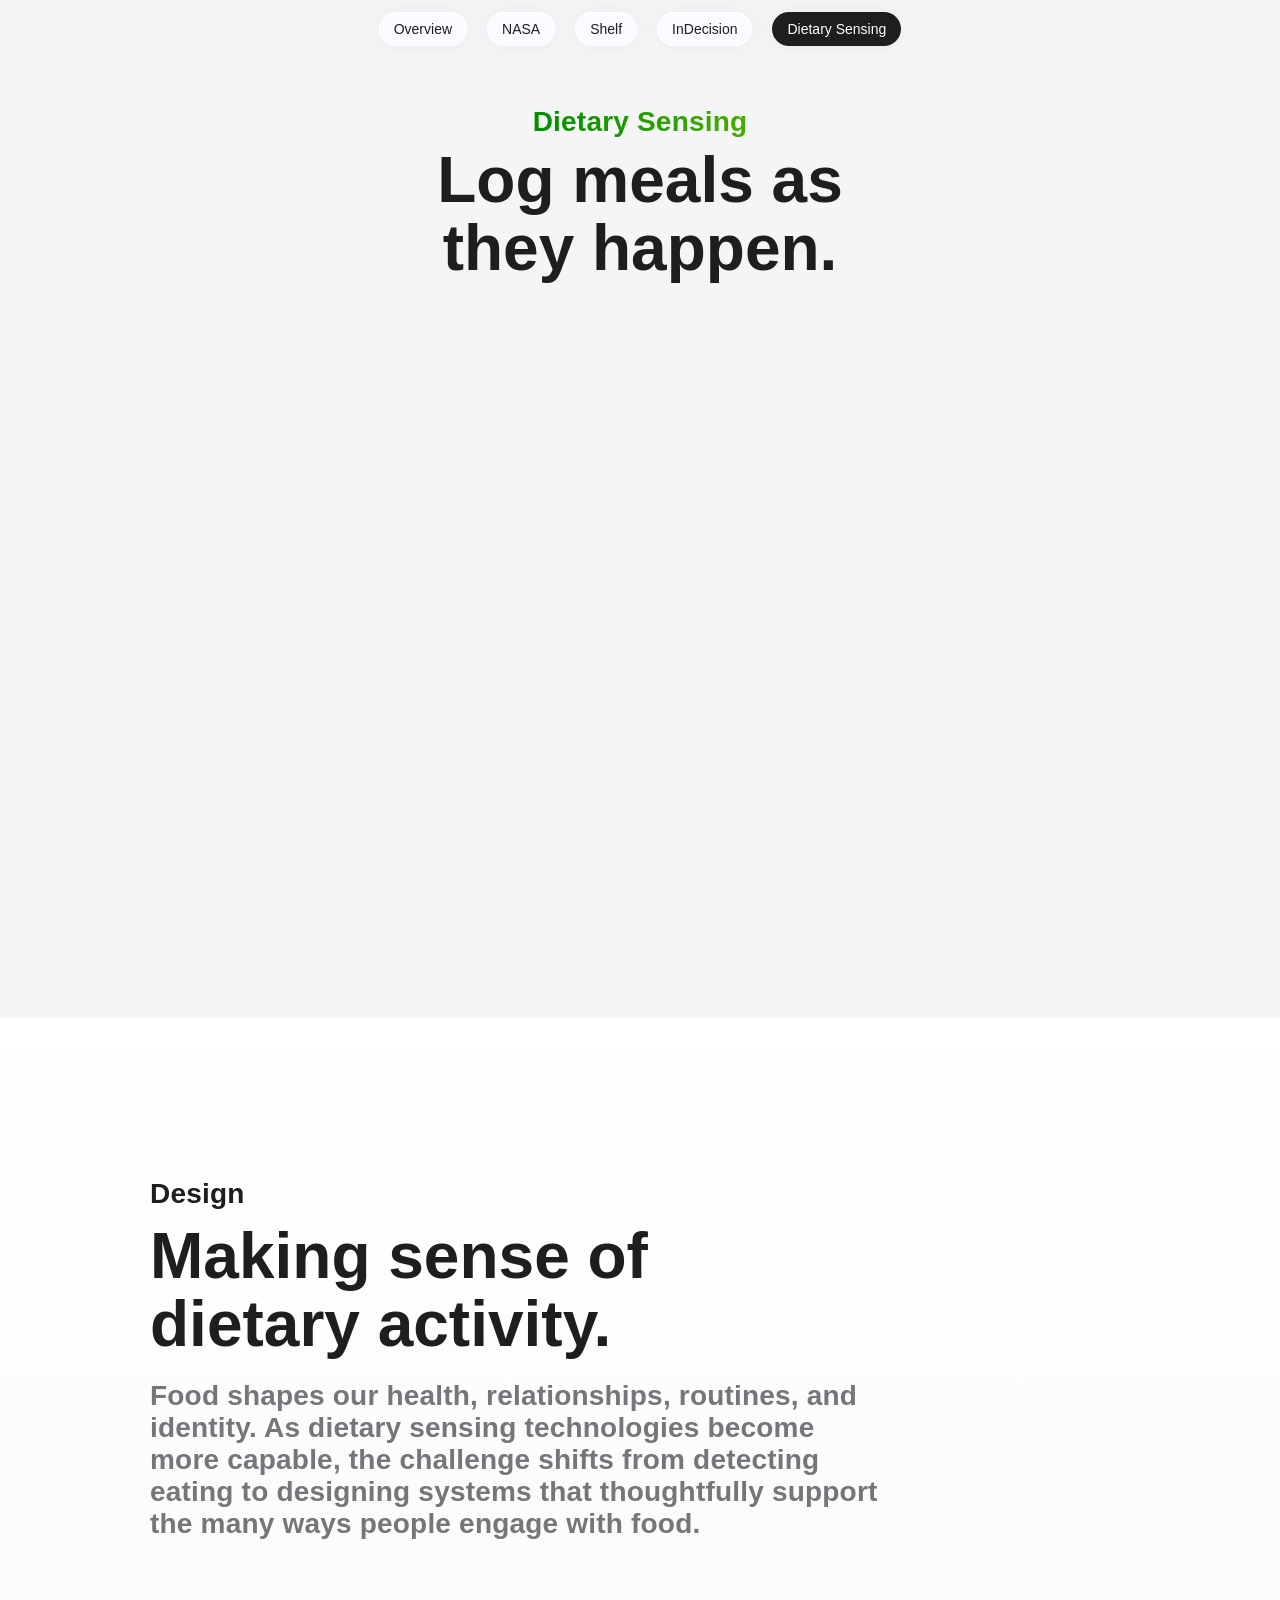
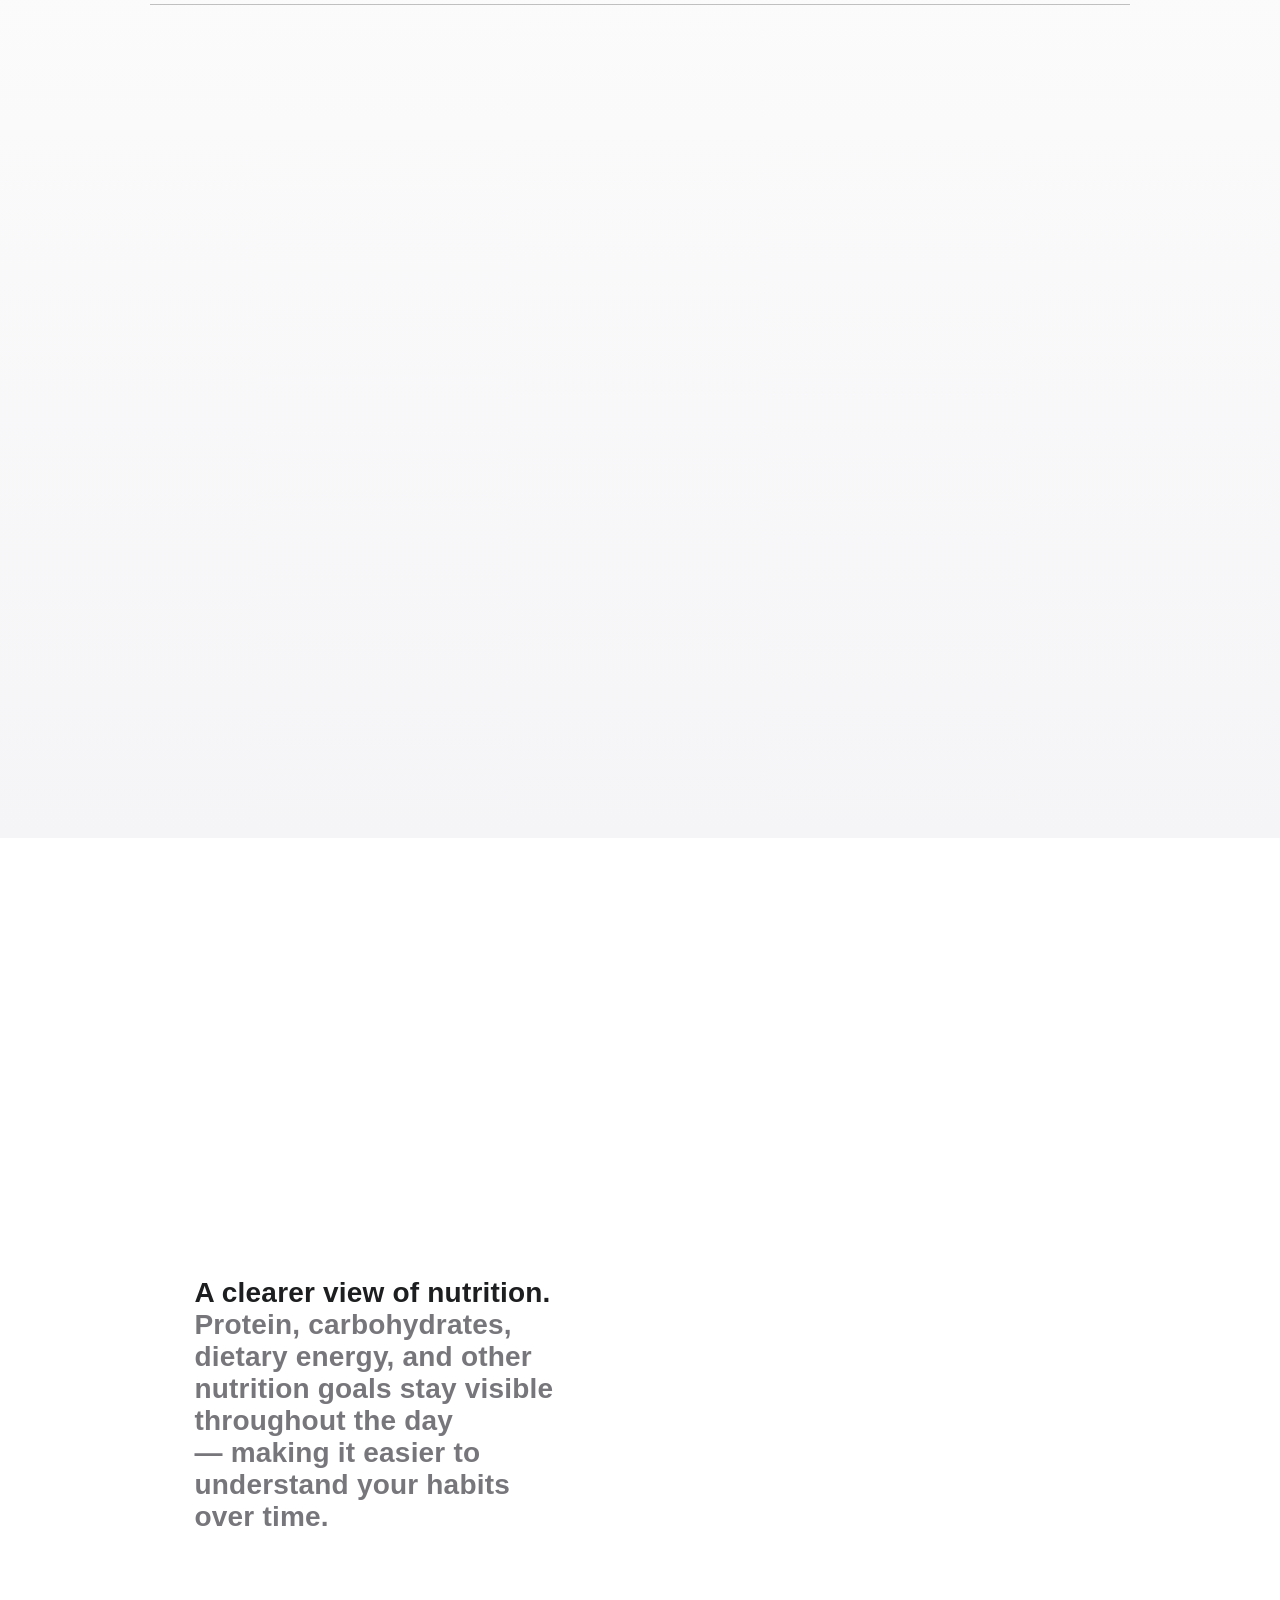
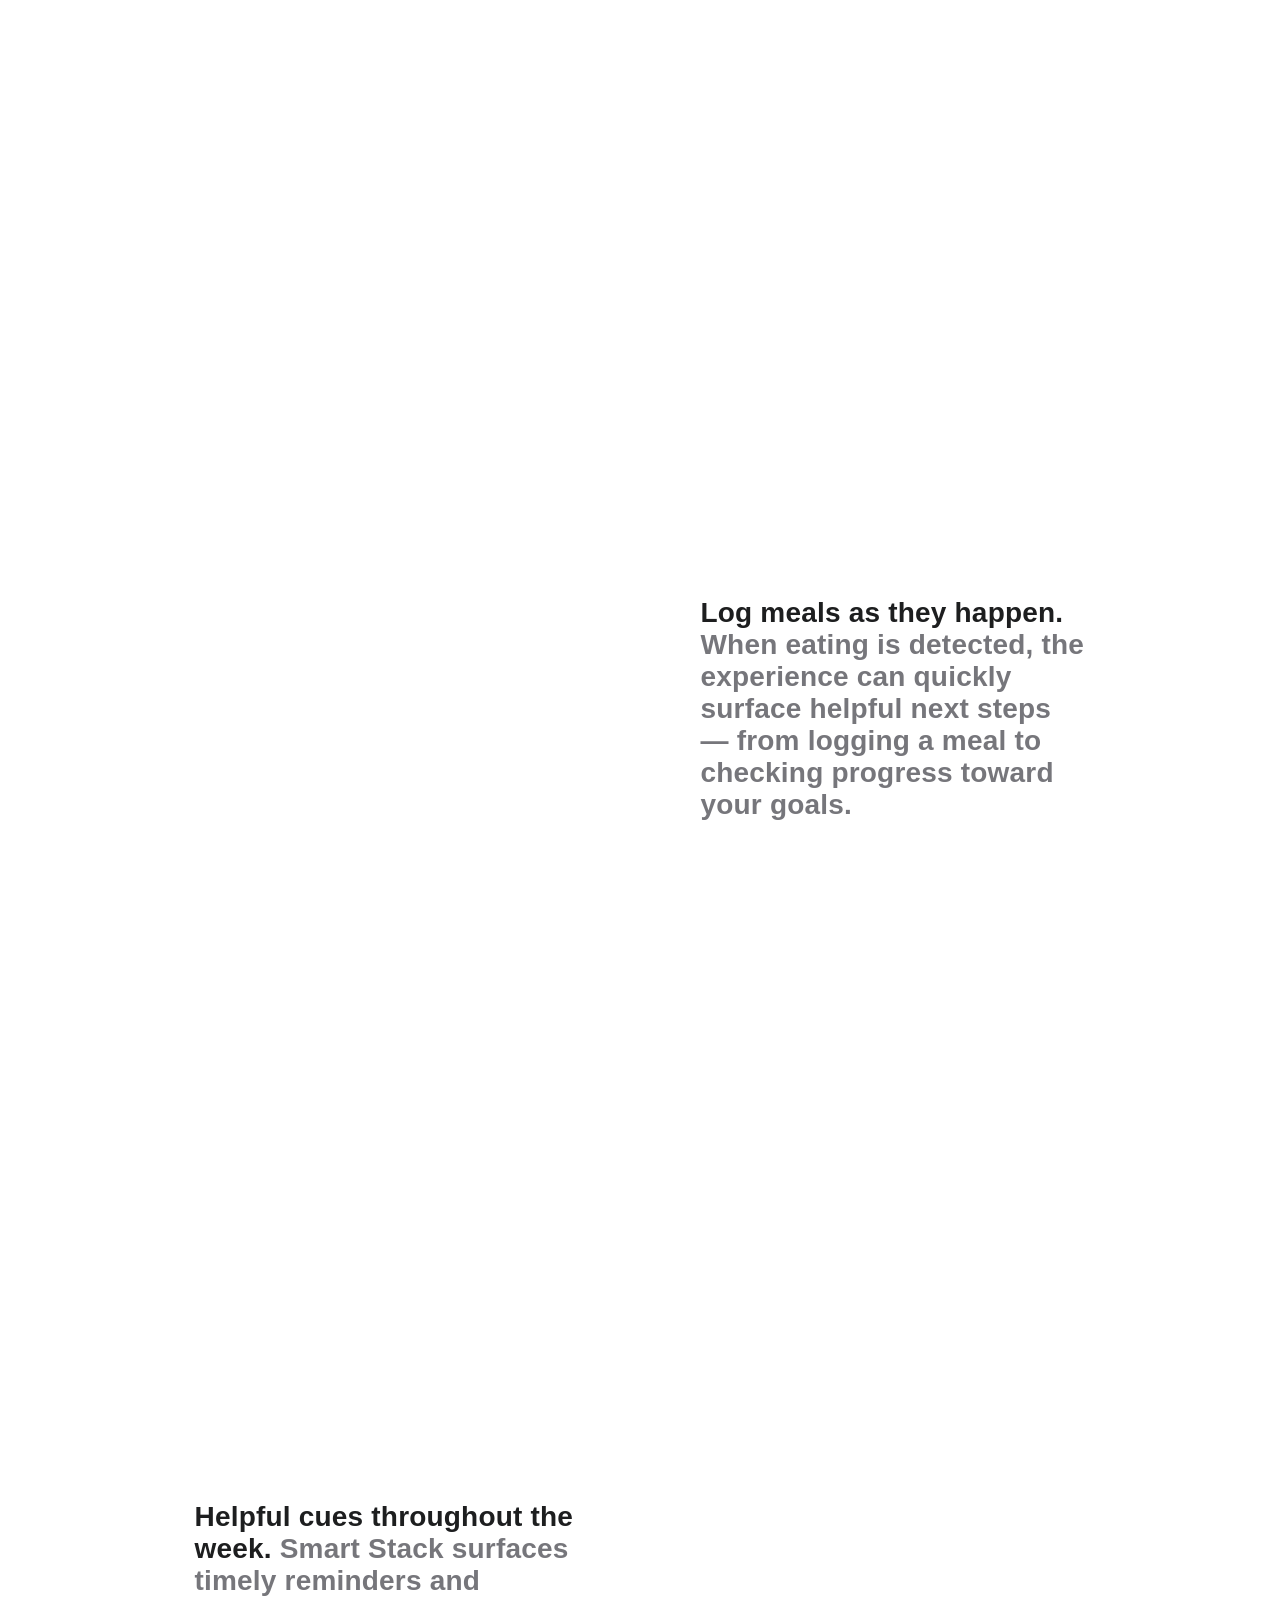
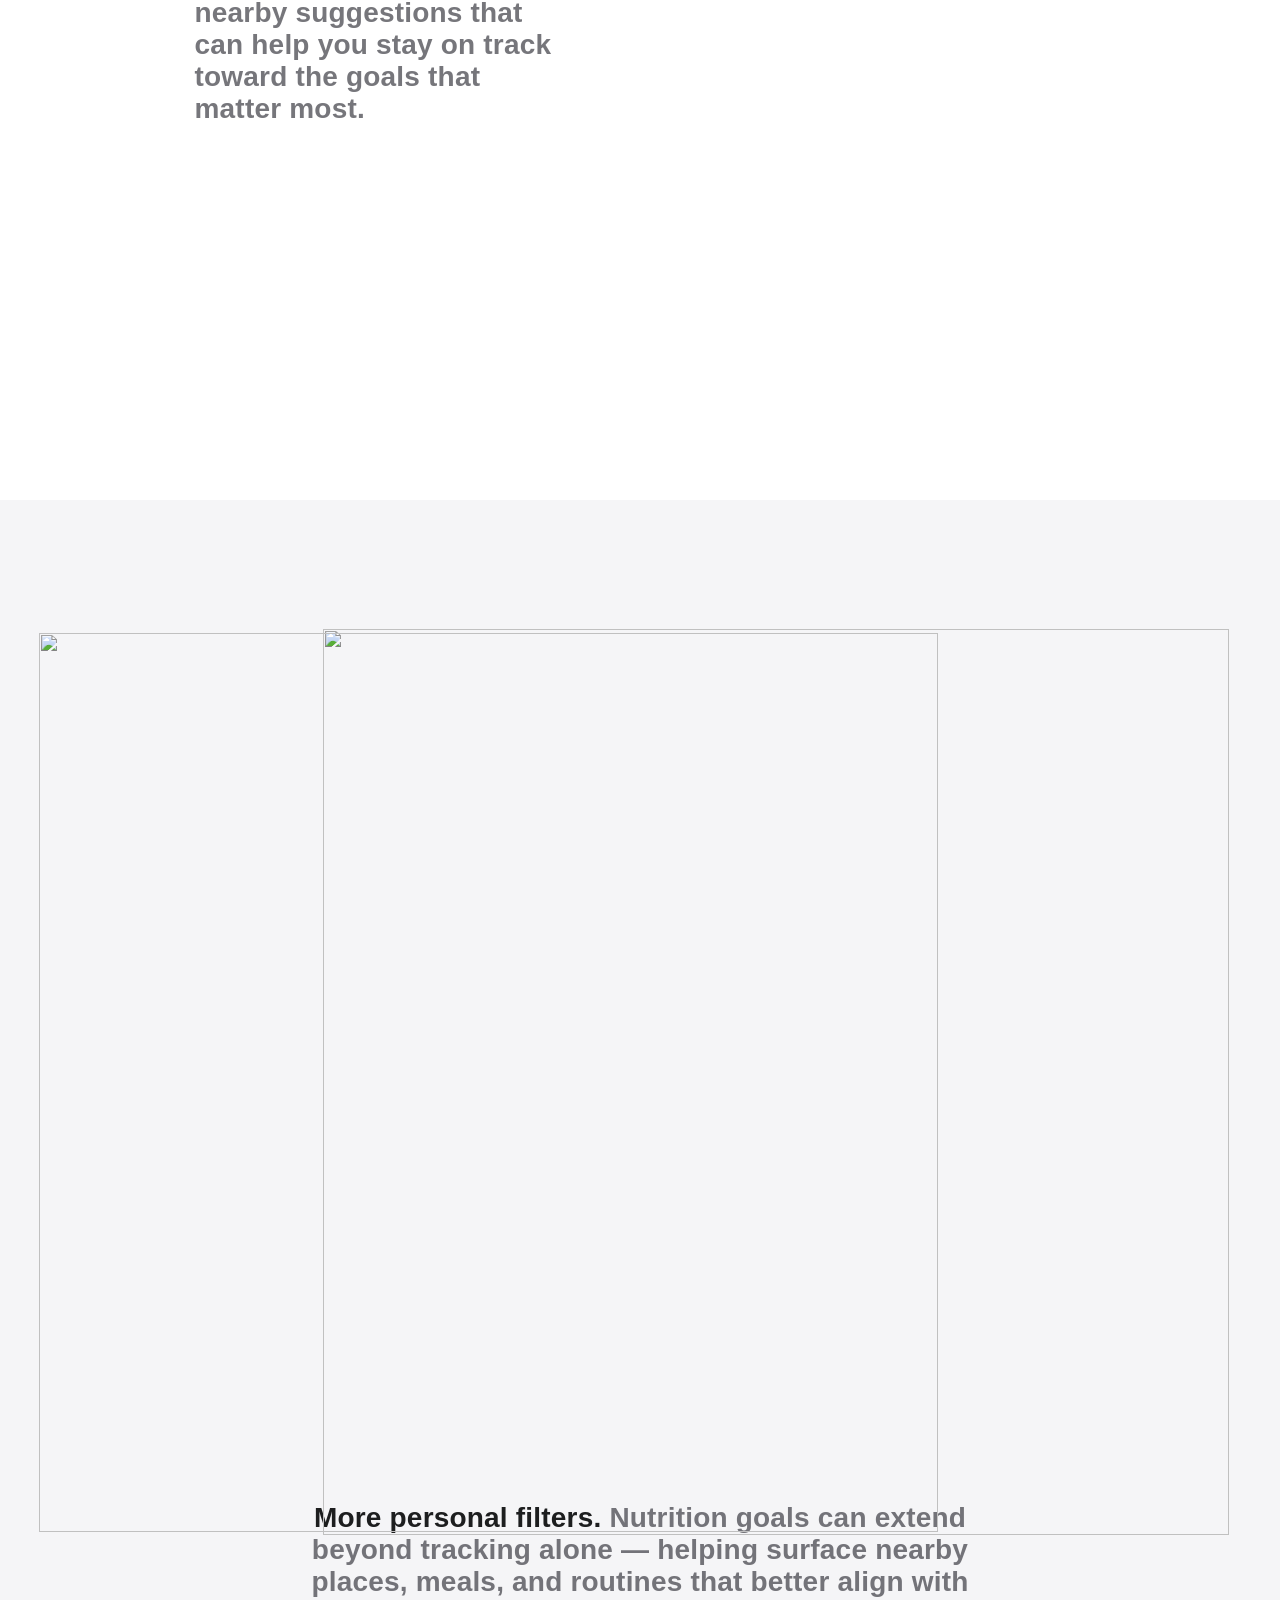
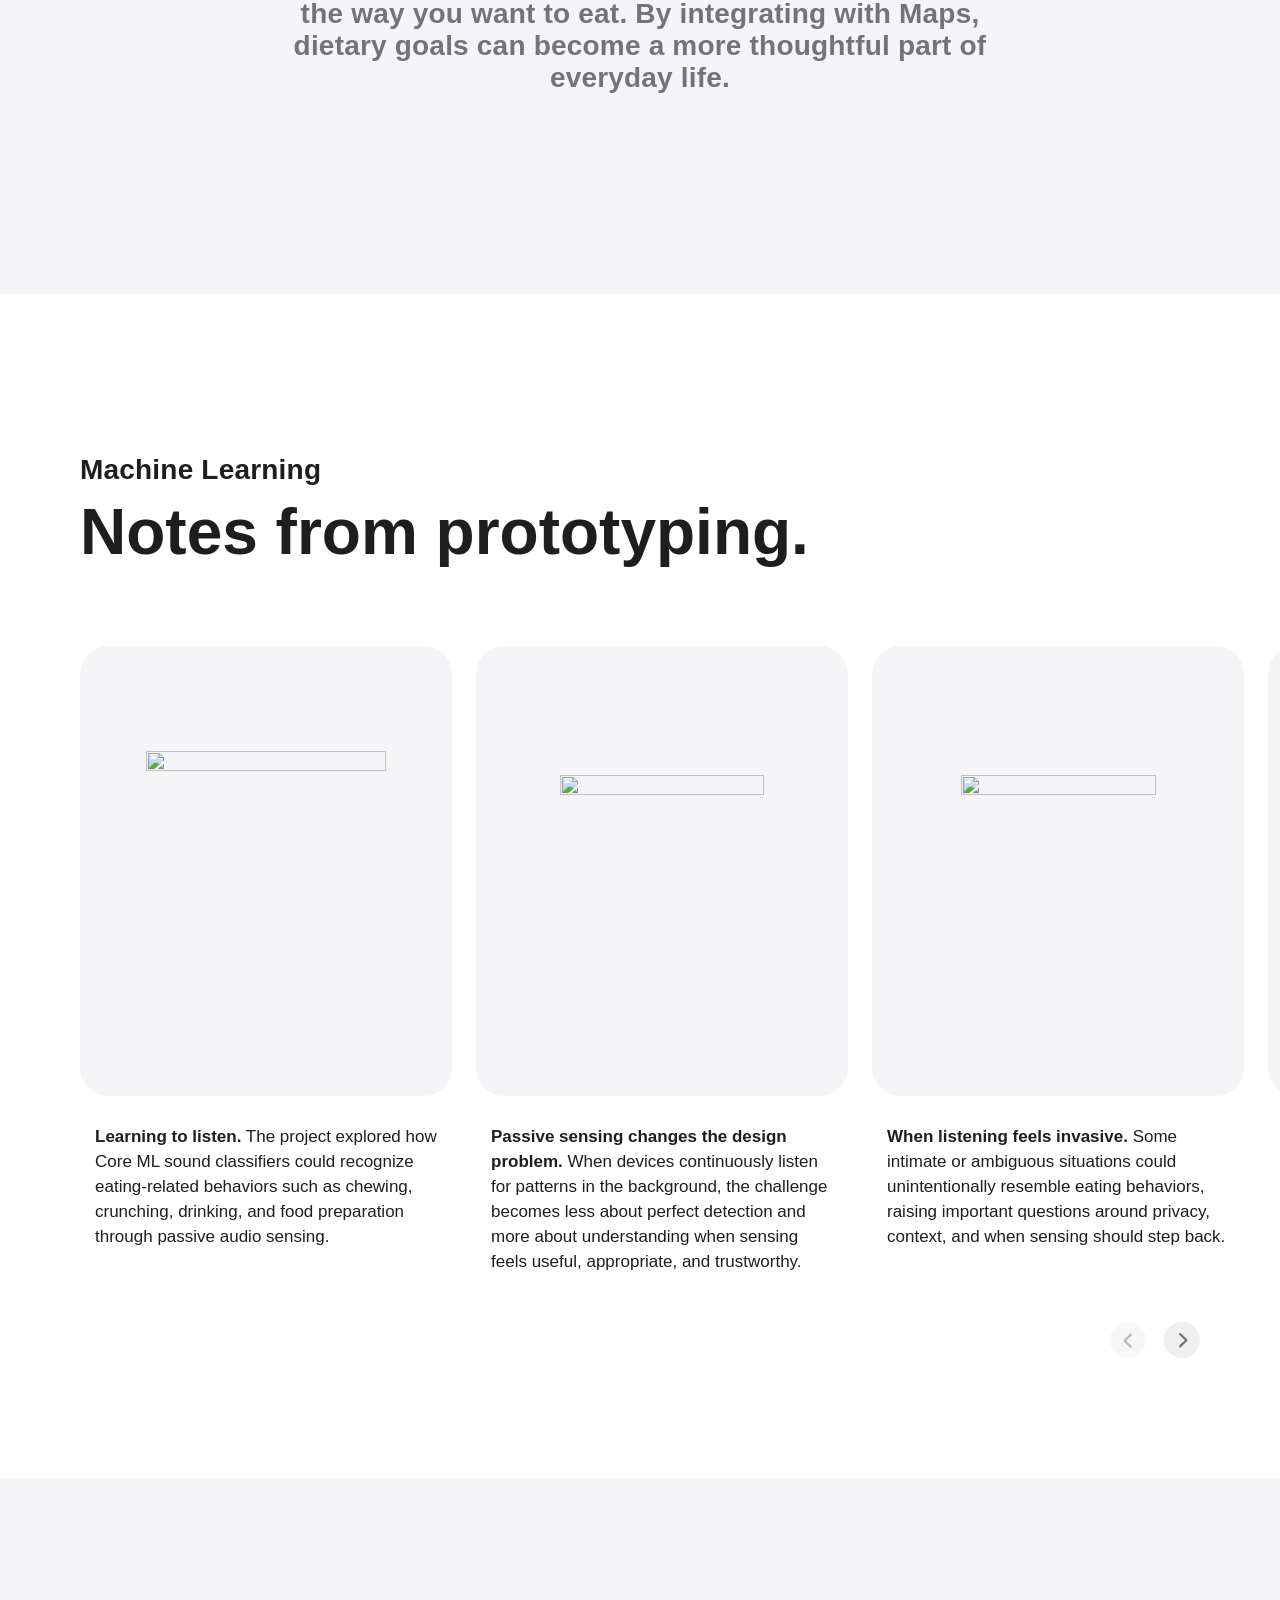
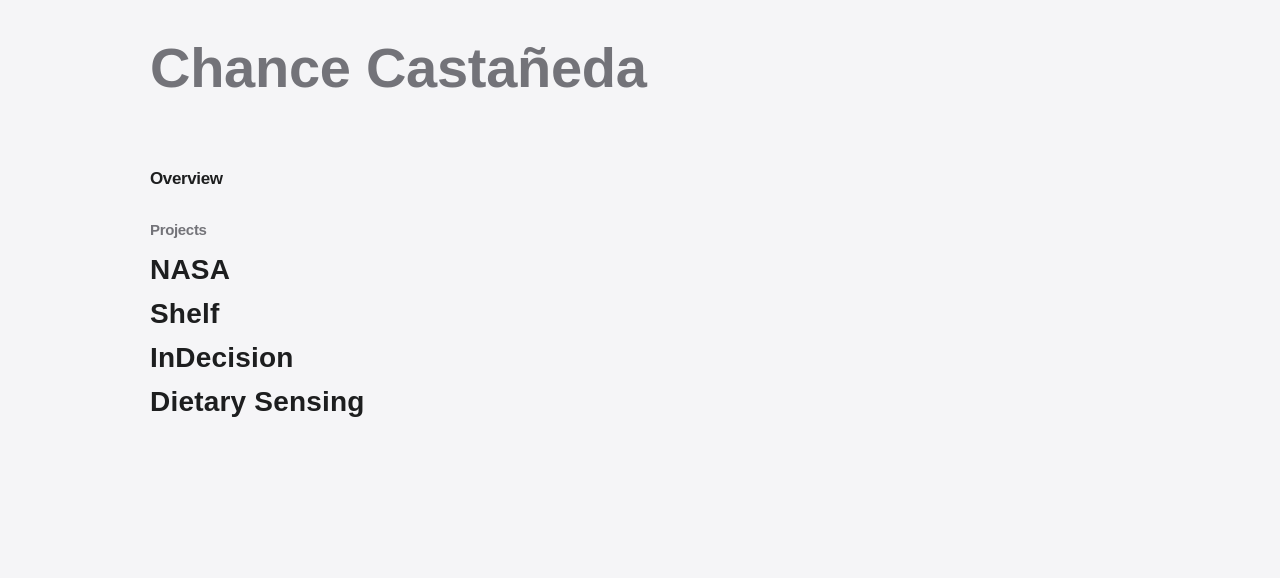
==== dietary-sensing.html @ 5d7e79e5 "favicon update" ====
<!DOCTYPE html>
<html lang="en">
<head>
  <meta charset="UTF-8">
  <meta name="viewport" content="width=device-width, initial-scale=1.0">
  <title>Dietary Sensing – Chance Castañeda</title>
  <link rel="icon" type="image/svg+xml" href="assets/images/Overview/icon.svg">

  <link rel="stylesheet" href="style.css">
  <link rel="preload" as="image" type="image/avif" href="assets/images/Dietary Sensing/sense-1.avif">
  <link rel="preload" as="image" type="image/avif" href="assets/images/Dietary Sensing/sense-2.avif">
  <link rel="preload" as="image" type="image/avif" href="assets/images/Dietary Sensing/sense-3.avif">
</head>
<body class="theme-light">
  <div class="mobile-pause">
    <div class="mobile-pause-content">
      <h1 class="headline">Be right back.</h1>
      <p class="body-copy">I'm making updates to this portfolio. Open on a larger device, or check back soon.</p>
      <a class="inline-link" href="resume.pdf" target="_blank" rel="noopener noreferrer">Resume <svg class="inline-icon" width="8" height="14" viewBox="0 0 8 14" fill="none" xmlns="http://www.w3.org/2000/svg" aria-hidden="true"><path d="M7.96143 6.70898C7.96143 6.88965 7.9248 7.05811 7.85156 7.21436C7.7832 7.36572 7.67334 7.51465 7.52197 7.66113L1.99219 13.0811C1.76758 13.3057 1.49414 13.418 1.17188 13.418C0.961914 13.418 0.766602 13.3643 0.585938 13.2568C0.405273 13.1543 0.26123 13.0151 0.153809 12.8394C0.0512695 12.6636 0 12.4683 0 12.2534C0 11.9312 0.124512 11.6431 0.373535 11.3892L5.2002 6.70166L0.373535 2.02148C0.124512 1.77734 0 1.4917 0 1.16455C0 0.949707 0.0512695 0.754395 0.153809 0.578613C0.26123 0.402832 0.405273 0.263272 0.585938 0.161133C0.766602 0.0537109 0.961914 0 1.17188 0C1.49414 0 1.76758 0.109863 1.99219 0.32959L7.52197 5.74951C7.67334 5.896 7.7832 6.04736 7.85156 6.20361C7.91992 6.35498 7.95654 6.52344 7.96143 6.70898Z" fill="#2997FF"/></svg></a>
    </div>
  </div>
  <main>
    <section class="section first-section dietary">
      <nav class="nav" aria-label="Primary">
        <a class="nav-link" href="index.html">Overview</a>
        <a class="nav-link" href="nasa.html">NASA</a>
        <a class="nav-link" href="shelf.html">Shelf</a>
        <a class="nav-link" href="indecision.html">InDecision</a>
        <a class="nav-link is-selected" href="dietary-sensing.html" aria-current="page">Dietary Sensing</a>
      </nav>

      <div class="view text-view text-center">
        <h3 class="eyebrow eyebrow-dietary">Dietary Sensing</h3>
        <h1 class="headline">Log meals as<br>they happen.</h1>
      </div>

      <div class="project-hero dietary-hero" aria-hidden="true">
        <div class="dietary-hero-stack">
          <img class="dietary-hero-image dietary-hero-image-1" src="assets/images/Dietary Sensing/sense-1.avif" alt="">
          <img class="dietary-hero-image dietary-hero-image-2" src="assets/images/Dietary Sensing/sense-2.avif" alt="">
          <img class="dietary-hero-image dietary-hero-image-3" src="assets/images/Dietary Sensing/sense-3.avif" alt="">
          <img class="dietary-hero-image dietary-hero-image-4" src="assets/images/Dietary Sensing/sense-4.avif" alt="">
          <img class="dietary-hero-image dietary-hero-image-5" src="assets/images/Dietary Sensing/sense-5.avif" alt="">
          <img class="dietary-hero-image dietary-hero-image-6" src="assets/images/Dietary Sensing/sense-6.avif" alt="">
          <img class="dietary-hero-image dietary-hero-image-7" src="assets/images/Dietary Sensing/sense-7.avif" alt="">
        </div>
      </div>
    </section>

    <section class="section dietary-design-section">
      <div class="view text-view">
        <p class="eyebrow">Design</p>
        <h2 class="headline dietary-design-headline">Making sense of<br>dietary activity.</h2>
        <p class="body-copy">Food shapes our health, relationships, routines, and identity. As dietary sensing technologies become more capable, the challenge shifts from detecting eating to designing systems that thoughtfully support the many ways people engage with food.</p>
      </div>

      <div class="dietary-design-frame" aria-hidden="true">
        <img class="dietary-design-img" src="assets/images/Dietary Sensing/duo-1.avif" alt="">
      </div>
    </section>

    <section class="section dietary-trio-section">

      <div class="view dietary-trio-row">
        <div class="dietary-trio-copy">
          <p class="body-copy"><span>A clearer view of nutrition.</span> Protein, carbohydrates, dietary energy, and other nutrition goals stay visible throughout the day — making it easier to understand your habits over time.</p>
        </div>
        <div class="dietary-trio-frame">
          <img class="dietary-trio-img" src="assets/images/Dietary Sensing/watch-1.avif" alt="">
        </div>
      </div>

      <div class="view dietary-trio-row dietary-trio-row-right">
        <div class="dietary-trio-frame">
          <img class="dietary-trio-img" src="assets/images/Dietary Sensing/watch-2.avif" alt="">
        </div>
        <div class="dietary-trio-copy">
          <p class="body-copy"><span>Log meals as they happen.</span> When eating is detected, the experience can quickly surface helpful next steps — from logging a meal to checking progress toward your goals.</p>
        </div>
      </div>

      <div class="view dietary-trio-row">
        <div class="dietary-trio-copy">
          <p class="body-copy"><span>Helpful cues throughout the week.</span> Smart Stack surfaces timely reminders and nearby suggestions that can help you stay on track toward the goals that matter most.</p>
        </div>
        <div class="dietary-trio-frame">
          <img class="dietary-trio-img" src="assets/images/Dietary Sensing/watch-3.avif" alt="">
        </div>
      </div>

    </section>

    <!-- data-duo-anim: "1" converge | "2" rise together | "3" scatter land -->
    <section class="section dietary-duo-section" data-duo-anim="1">

      <div class="dietary-duo-frame" aria-hidden="true">
        <img class="dietary-duo-img dietary-duo-img-back" src="assets/images/Dietary Sensing/duo-2-46m.avif" alt="">
        <img class="dietary-duo-img dietary-duo-img-front" src="assets/images/Dietary Sensing/duo-2-42m.avif" alt="">
      </div>

      <div class="view text-view text-center">
        <p class="body-copy dietary-duo-copy"><span>More personal filters.</span> Nutrition goals can extend beyond tracking alone — helping surface nearby places, meals, and routines that better align with the way you want to eat. By integrating with Maps, dietary goals can become a more thoughtful part of everyday life.</p>
      </div>

    </section>

    <section class="section dietary-btd-section">
      <div class="dietary-btd-copy">
        <p class="eyebrow">Machine Learning</p>
        <h2 class="headline">Notes from prototyping.</h2>
      </div>

      <div class="gallery poster-gallery dietary-btd-gallery" aria-label="Behind the design gallery">
        <div class="scroll-container" tabindex="-1">
          <ul class="item-container" role="list">
            <li class="gallery-item poster-item poster-item-small" role="listitem">
              <div class="poster-card">
                <img class="poster-card-img" src="assets/images/Dietary Sensing/ml-1.avif" width="240" height="240" alt="" aria-hidden="true">
              </div>
              <p class="poster-caption"><span>Learning to listen.</span> The project explored how Core ML sound classifiers could recognize eating-related behaviors such as chewing, crunching, drinking, and food preparation through passive audio sensing.</p>
            </li>
            <li class="gallery-item poster-item poster-item-small" role="listitem">
              <div class="poster-card">
                <img class="poster-card-img" src="assets/images/Dietary Sensing/ml-2.svg" width="204" height="192" alt="" aria-hidden="true">
              </div>
              <p class="poster-caption"><span>Passive sensing changes the design problem.</span> When devices continuously listen for patterns in the background, the challenge becomes less about perfect detection and more about understanding when sensing feels useful, appropriate, and trustworthy.</p>
            </li>
            <li class="gallery-item poster-item poster-item-small" role="listitem">
              <div class="poster-card">
                <img class="poster-card-img" src="assets/images/Dietary Sensing/ml-3.svg" width="195" height="192" alt="" aria-hidden="true">
              </div>
              <p class="poster-caption"><span>When listening feels invasive.</span> Some intimate or ambiguous situations could unintentionally resemble eating behaviors, raising important questions around privacy, context, and when sensing should step back.</p>
            </li>
            <li class="gallery-item poster-item poster-item-medium" role="listitem">
              <div class="poster-card">
                <img class="poster-card-img" src="assets/images/Dietary Sensing/ml-4.svg" width="576" height="166" alt="" aria-hidden="true">
              </div>
              <p class="poster-caption"><span>Every device changes the experience.</span> Different devices introduced different sensing opportunities and constraints — from motion on Apple Watch, to passive listening on iPhone, to situational audio capture through AirPods.</p>
            </li>
            <li class="gallery-item poster-item poster-item-small" role="listitem">
              <div class="poster-card">
                <img class="poster-card-img" src="assets/images/Dietary Sensing/ml-5.svg" width="272" height="192" alt="" aria-hidden="true">
              </div>
              <p class="poster-caption"><span>Battery life shapes interaction design.</span> Continuous sensing introduced important tradeoffs between detection fidelity, responsiveness, and power consumption across devices and usage patterns.</p>
            </li>
          </ul>
        </div>
        <div class="gallery-controls" aria-label="Behind the design gallery controls">
          <button class="gallery-button gallery-button-previous" type="button" aria-label="Previous" disabled>
            <svg width="9" height="15" viewBox="0 0 9 15" fill="none" xmlns="http://www.w3.org/2000/svg" aria-hidden="true"><path d="M8.4353 7.23486C8.4353 7.396 8.40308 7.54907 8.33862 7.69409C8.27954 7.83374 8.18286 7.96802 8.04858 8.09692L1.85303 14.1636C1.64355 14.3677 1.38843 14.4697 1.08765 14.4697C0.894287 14.4697 0.714355 14.4214 0.547852 14.3247C0.381348 14.228 0.24707 14.0991 0.14502 13.938C0.0483398 13.7769 0 13.5942 0 13.3901C0 13.0947 0.112793 12.8315 0.338379 12.6006L5.85718 7.23486L0.338379 1.86914C0.112793 1.64355 0 1.38037 0 1.07959C0 0.880859 0.0483398 0.700928 0.14502 0.539795C0.24707 0.373291 0.381348 0.241699 0.547852 0.14502C0.714355 0.0483398 0.894287 0 1.08765 0C1.38843 0 1.64355 0.102051 1.85303 0.306152L8.04858 6.3728C8.17749 6.50171 8.27417 6.63599 8.33862 6.77563C8.40308 6.91528 8.4353 7.06836 8.4353 7.23486Z" fill="currentColor"/></svg>
          </button>
          <button class="gallery-button gallery-button-next" type="button" aria-label="Next">
            <svg width="9" height="15" viewBox="0 0 9 15" fill="none" xmlns="http://www.w3.org/2000/svg" aria-hidden="true"><path d="M8.4353 7.23486C8.4353 7.396 8.40308 7.54907 8.33862 7.69409C8.27954 7.83374 8.18286 7.96802 8.04858 8.09692L1.85303 14.1636C1.64355 14.3677 1.38843 14.4697 1.08765 14.4697C0.894287 14.4697 0.714355 14.4214 0.547852 14.3247C0.381348 14.228 0.24707 14.0991 0.14502 13.938C0.0483398 13.7769 0 13.5942 0 13.3901C0 13.0947 0.112793 12.8315 0.338379 12.6006L5.85718 7.23486L0.338379 1.86914C0.112793 1.64355 0 1.38037 0 1.07959C0 0.880859 0.0483398 0.700928 0.14502 0.539795C0.24707 0.373291 0.381348 0.241699 0.547852 0.14502C0.714355 0.0483398 0.894287 0 1.08765 0C1.38843 0 1.64355 0.102051 1.85303 0.306152L8.04858 6.3728C8.17749 6.50171 8.27417 6.63599 8.33862 6.77563C8.40308 6.91528 8.4353 7.06836 8.4353 7.23486Z" fill="currentColor"/></svg>
          </button>
        </div>
      </div>
    </section>

    <footer class="section footer-section">
      <div class="footer-view">
        <a class="footer-name" href="index.html">Chance Castañeda</a>
        <div class="footer-links-group">
          <a class="footer-overview-link" href="index.html">Overview</a>
          <div class="footer-projects-group">
            <p class="footer-projects-label">Projects</p>
            <div class="footer-project-links">
              <a class="footer-project-link" href="nasa.html">NASA</a>
              <a class="footer-project-link" href="shelf.html">Shelf</a>
              <a class="footer-project-link" href="indecision.html">InDecision</a>
              <a class="footer-project-link" href="dietary-sensing.html">Dietary Sensing</a>
            </div>
          </div>
        </div>
      </div>
    </footer>

  </main>

  <script src="script.js"></script>
</body>
</html>
---- style.css ----
/* ── Design Tokens ───────────────────────────────────────── */

:root {
  --font-family-system: -apple-system, BlinkMacSystemFont, "SF Pro Text", "SF Pro Display", "Helvetica Neue", Helvetica, Arial, sans-serif;

  --background-primary: #ffffff;
  --background-secondary: #f5f5f7;

  --label-primary: #1d1e1f;
  --label-secondary: rgba(60, 60, 67, 0.7);
  --label-tertiary: rgba(60, 60, 67, 0.3);

  --accent-link: #0066cc;
}

.theme-light {
  --background-primary: #ffffff;
  --background-secondary: #f5f5f7;

  --label-primary: #1d1e1f;
  --label-secondary: rgba(60, 60, 67, 0.7);
  --label-tertiary: rgba(60, 60, 67, 0.3);

  --accent-link: #0066cc;
}

.theme-dark {
  --background-primary: #000000;
  --background-secondary: #1d1e1f;

  --label-primary: #ffffff;
  --label-secondary: rgba(235, 235, 245, 0.7);
  --label-tertiary: rgba(235, 235, 245, 0.3);

  --accent-link: #2997ff;
}


/* ── Reset ───────────────────────────────────────────────── */

* {
  box-sizing: border-box;
}

html {
  margin: 0;
  padding: 0;
  background: var(--background-secondary);
  color: var(--label-primary);
  font-family: var(--font-family-system);
  -webkit-font-smoothing: antialiased;
  text-rendering: optimizeLegibility;
  color-scheme: light;
}

body {
  width: 100vw;
  min-height: 100vh;
  margin: 0;
  padding: 0;
  overflow-x: clip;
  background: var(--background-secondary);
  color: var(--label-primary);
  font-family: var(--font-family-system);
}

body.theme-dark {
  background: var(--background-primary);
  color: var(--label-primary);
}

.theme-dark {
  color-scheme: dark;
}

:root:has(body.theme-dark) {
  --background-primary: #000000;
  --background-secondary: #1d1e1f;
}

html:has(body.theme-dark) {
  background: var(--background-primary);
  color-scheme: dark;
}

main {
  width: 100%;
  margin: 0;
  padding: 0;
}

img,
picture,
video,
canvas,
svg {
  display: block;
  max-width: 100%;
}

button,
input,
textarea,
select {
  font: inherit;
}

a {
  color: inherit;
  text-decoration: none;
}


/* ── Navigation ──────────────────────────────────────────── */

.nav {
  width: 100%;
  padding: 12px 0;
  display: flex;
  align-items: center;
  justify-content: center;
  gap: 20px;
  flex-wrap: wrap;
  background: transparent;
}

.nav-link {
  min-height: 34px;
  padding: 8px 15px;
  display: inline-flex;
  align-items: center;
  justify-content: center;
  border: 0;
  border-radius: 999px;
  background: #fbfbff;
  color: var(--label-primary);
  box-shadow:
    inset 0 0 0 1px #ffffff,
    0 0 20px rgba(0, 0, 0, 0.05);
  font-size: 14px;
  font-weight: 400;
  line-height: 18px;
  letter-spacing: 0;
  white-space: nowrap;
  transition:
    background-color 160ms ease,
    box-shadow 160ms ease,
    color 160ms ease;
}

.nav-link:hover {
  background: #e5e5ea;
  box-shadow: none;
}

.nav-link.is-selected,
.nav-link[aria-current="page"] {
  background: var(--label-primary);
  color: var(--background-primary);
  box-shadow: 0 0 20px rgba(0, 0, 0, 0.05);
}

.theme-dark .nav-link {
  background: var(--background-secondary);
  color: var(--label-primary);
  box-shadow:
    inset 0 0 0 1px rgba(255, 255, 255, 0.06),
    0 0 20px rgba(0, 0, 0, 0.05);
}

.theme-dark .nav-link:hover {
  background:
    linear-gradient(rgba(235, 235, 245, 0.12), rgba(235, 235, 245, 0.12)),
    var(--background-secondary);
  box-shadow: none;
}

.theme-dark .nav-link.is-selected,
.theme-dark .nav-link[aria-current="page"] {
  background: #fbfbff;
  color: var(--background-secondary);
  box-shadow: 0 0 20px rgba(0, 0, 0, 0.05);
}


/* ── Layout ──────────────────────────────────────────────── */

h1,
h2,
h3,
h4,
h5,
h6,
p,
ul,
ol,
li,
blockquote,
figure {
  margin: 0;
  padding: 0;
  font-size: inherit;
  font-weight: inherit;
  line-height: inherit;
}

.vstack {
  display: flex;
  flex-direction: column;
  align-items: stretch;
  gap: 0;
}

.section {
  width: 100%;
  padding: 160px 24px;
  display: flex;
  flex-direction: column;
  align-items: center;
  background: var(--background-primary);
  overflow-x: clip;
}

.first-section {
  padding-top: 0;
  padding-bottom: 120px;
  gap: 48px;
  background: var(--background-secondary);
}

.theme-dark .first-section {
  background: var(--background-primary);
}

.section-secondary {
  background: var(--background-secondary);
}

.view {
  width: min(87.5vw, 980px);
  display: flex;
  flex-direction: column;
  align-items: center;
}

.text-view {
  gap: 12px;
}

.text-center {
  text-align: center;
}


/* ── Typography ──────────────────────────────────────────── */

.eyebrow {
  display: inline-flex;
  width: fit-content;
  min-height: 32px;
  align-items: center;
  justify-content: center;
  color: var(--label-primary);
  font-size: 28px;
  font-weight: 600;
  line-height: 32px;
  letter-spacing: 0.007em;
  text-wrap: balance;
}

.first-section .eyebrow {
  margin-bottom: -4px;
}

.eyebrow-overview,
.eyebrow-shelf,
.eyebrow-indecision,
.eyebrow-dietary {
  color: transparent;
  -webkit-background-clip: text;
  background-clip: text;
}

.eyebrow-overview {
  background-image: linear-gradient(180deg, #343539, #525357);
}

.eyebrow-shelf {
  background-image: linear-gradient(90deg, #4587cc, #316ecc);
}

.eyebrow-indecision {
  background-image: linear-gradient(160deg, #ec8239 0%, #e64f1c 100%);
}

.eyebrow-dietary {
  background-image: linear-gradient(90deg, #008d00, #47ac00);
}

.headline {
  color: var(--label-primary);
  font-size: 64px;
  font-weight: 600;
  line-height: 68px;
  letter-spacing: 0;
  text-wrap: balance;
}

.overview .headline {
  max-width: none;
}

.nasa .headline {
  font-weight: 400;
  max-width: 640px;
}


/* ── Project Heroes ──────────────────────────────────────── */

.project-hero {
  width: min(1406px, calc(100vw - 48px));
}

.nasa-hero {
  aspect-ratio: 1406 / 609;
  margin-top: 12px;
  position: relative;
  overflow: visible;
  animation: nasaHeroReveal 1800ms cubic-bezier(0.16, 1, 0.3, 1) both;
  transform-origin: 88% 69%;
}

.nasa-hero-stack {
  position: absolute;
  inset: 0;
}

.nasa-hero-image {
  position: absolute;
  max-width: none;
  object-fit: contain;
  transform-origin: center;
  will-change: transform, opacity;
}

.nasa-hero-image-1 {
  --nasa-hero-image-1-left: 0;
  --nasa-hero-image-1-top: -9.72%;
  left: var(--nasa-hero-image-1-left);
  top: var(--nasa-hero-image-1-top);
  width: 73.06%;
  height: 109.67%;
  animation: nasaHeroComputerZoom 2800ms cubic-bezier(0.16, 1, 0.3, 1) both;
  z-index: 1;
}

.nasa-hero-image-2 {
  left: 43.23%;
  top: 19.3%;
  width: 48.9%;
  height: 80.39%;
  animation: nasaHeroDeviceSweep 1300ms cubic-bezier(0.16, 1, 0.3, 1) 1180ms both;
  z-index: 2;
}

.nasa-hero-image-3 {
  left: 85.21%;
  top: 37.9589%;
  width: 13.08%;
  height: 61.74%;
  animation: nasaHeroDeviceSweep 1250ms cubic-bezier(0.16, 1, 0.3, 1) 1280ms both;
  z-index: 3;
}

.shelf {
  overflow: hidden;
}

.shelf .text-view,
.shelf-hero-image {
  will-change: transform, opacity;
}

.shelf-hero {
  display: flex;
  justify-content: center;
  overflow: visible;
}

.shelf-hero-image {
  width: auto;
  height: min(1000px, calc(100vh - 48px));
  margin-top: 48px;
  max-width: none;
  object-fit: contain;
}

.body-copy.shelf-intro-copy {
  max-width: 680px;
  align-self: center;
  text-align: center;
}

.shelf-intro-copy span {
  color: var(--label-primary);
}


/* ── Shelf Items ─────────────────────────────────────────── */

.shelf-items-section {
  background: var(--background-primary);
}

.shelf-items-view {
  display: flex;
  flex-direction: row;
  align-items: center;
  gap: 68px;
  width: min(87.5vw, 980px);
}

.shelf-items-text-group {
  display: flex;
  flex-direction: column;
  align-items: flex-start;
  gap: 25px;
  flex: 0 0 540px;
}

.shelf-item-list {
  display: flex;
  flex-direction: column;
  gap: 25px;
  list-style: none;
}

.shelf-item-row {
  display: flex;
  flex-direction: row;
  align-items: center;
  gap: 16px;
  color: var(--label-secondary);
  transition: color 250ms ease;
  cursor: pointer;
}

.shelf-item-row.is-selected {
  color: var(--label-primary);
}

.shelf-item-word {
  font-size: 76px;
  font-weight: 600;
  line-height: 80px;
  letter-spacing: 0;
}

.shelf-item-icon {
  display: block;
  flex: 0 0 auto;
  max-width: none;
  opacity: 0.5;
  transition: opacity 250ms ease;
}

.shelf-item-row.is-selected .shelf-item-icon {
  opacity: 1;
}

.shelf-item-row[data-index="1"].is-selected .shelf-item-icon {
  filter: drop-shadow(2px 4px 12px rgba(0, 0, 0, 0.08));
}

.shelf-items-tagline {
  color: var(--label-primary);
  font-size: 32px;
  font-weight: 600;
  line-height: 36px;
  letter-spacing: 0.007em;
  margin-bottom: 20px;
}

.shelf-items-gallery {
  display: flex;
  flex-direction: column;
  align-items: center;
  gap: 34px;
  flex: 0 0 372px;
}

.shelf-gallery-frame {
  position: relative;
  width: 372px;
  height: 760px;
  border-radius: 40px;
}

.shelf-gallery-img {
  position: absolute;
  inset: 0;
  width: 100%;
  height: 100%;
  object-fit: cover;
  max-width: none;
  transform-origin: center center;
  opacity: var(--shelf-img-opacity, 0);
  transform: translateX(var(--shelf-img-x, 0px)) scale(var(--shelf-img-scale, 0.92));
  transition: transform 700ms cubic-bezier(0.16, 1, 0.3, 1), opacity 600ms ease;
  will-change: transform, opacity;
}

@media (prefers-reduced-motion: reduce) {
  .shelf-gallery-img {
    transition: none;
  }
}

.shelf-gallery-controls {
  display: flex;
  align-items: center;
  justify-content: center;
  gap: 18px;
}


/* ── Shelf — Style ───────────────────────────────────────── */

.shelf-style-section {
  gap: 64px;
  padding-bottom: 240px;
  background: linear-gradient(to bottom, var(--background-primary) 30%, var(--background-secondary) 100%);
}

.shelf-style-view {
  align-items: flex-start;
  gap: 24px;
}

.shelf-style-headline {
  max-width: 560px;
}

.body-copy.shelf-style-copy {
  max-width: 840px;
}

.shelf-style-images {
  width: 100%;
  max-width: 1280px;
  align-self: center;
  display: flex;
  justify-content: center;
  overflow: visible;
}

.shelf-style-img {
  position: relative;
  width: 340px;
  height: 695px;
  flex: 0 0 340px;
  max-width: none;
  object-fit: cover;
}

.shelf-style-img + .shelf-style-img {
  margin-left: -120px;
}

/* Phones 1–4 start stacked behind phone 5 (anchor); each step is 220px (340 − 120 overlap) */
.shelf-style-img:nth-child(1) { z-index: 1; transform: translateX(880px);  --reveal-x:  880px; }
.shelf-style-img:nth-child(2) { z-index: 2; transform: translateX(660px);  --reveal-x:  660px; }
.shelf-style-img:nth-child(3) { z-index: 3; transform: translateX(440px);  --reveal-x:  440px; }
.shelf-style-img:nth-child(4) { z-index: 4; transform: translateX(220px);  --reveal-x:  220px; }
.shelf-style-img:nth-child(5) { z-index: 5; }

@keyframes styleReveal {
  from { transform: translateX(var(--reveal-x, 0)); }
  to   { transform: translateX(0); }
}

/* Phone 5 anchors; 4 slides first, then 3, 2, 1 */
.shelf-style-images.is-visible .shelf-style-img:nth-child(4) {
  animation: styleReveal 1400ms cubic-bezier(0.16, 1, 0.3, 1) 0ms both;
}
.shelf-style-images.is-visible .shelf-style-img:nth-child(3) {
  animation: styleReveal 1400ms cubic-bezier(0.16, 1, 0.3, 1) 80ms both;
}
.shelf-style-images.is-visible .shelf-style-img:nth-child(2) {
  animation: styleReveal 1400ms cubic-bezier(0.16, 1, 0.3, 1) 160ms both;
}
.shelf-style-images.is-visible .shelf-style-img:nth-child(1) {
  animation: styleReveal 1400ms cubic-bezier(0.16, 1, 0.3, 1) 240ms both;
}

@media (prefers-reduced-motion: reduce) {
  .shelf-style-img {
    transform: none !important;
    animation: none !important;
  }
}

/* ── Shelf — Devices ─────────────────────────────────────── */

.shelf-devices-outer {
  background: var(--background-primary);
}

.shelf-devices-section {
  position: relative;
  gap: 64px;
  max-width: 1780px;
  margin: 0 auto;
  padding: 80px 0;
  background: var(--background-secondary);
  overflow: hidden;
  transition: border-radius 700ms cubic-bezier(0.4, 0, 0.2, 1);
}

@media (min-width: 1780px) {
  .shelf-devices-section.is-vision {
    border-radius: 36px;
  }
}

.shelf-devices-env-bg {
  position: absolute;
  inset: 0;
  background-image: url('assets/images/Shelf/environment-1.avif');
  background-size: cover;
  background-position: center;
  opacity: 0;
  transition: opacity 700ms cubic-bezier(0.4, 0, 0.2, 1);
  z-index: 0;
  pointer-events: none;
}

.shelf-devices-section.is-vision .shelf-devices-env-bg {
  opacity: 1;
}

.shelf-devices-text-view,
.shelf-devices-scroll-wrapper,
.shelf-devices-segmented {
  position: relative;
  z-index: 1;
}

.segmented-control.shelf-devices-segmented {
  max-width: 480px;
  margin-top: -42px;
}

.shelf-devices-text-view {
  align-items: flex-start;
  padding: 0 24px;
}

.body-copy.shelf-devices-copy {
  max-width: 640px;
  transition: color 600ms ease;
}

.shelf-devices-copy span {
  color: var(--label-primary);
  transition: color 600ms ease;
}

.shelf-devices-section.is-vision .body-copy.shelf-devices-copy {
  color: rgba(235, 235, 245, 0.7);
}

.shelf-devices-section.is-vision .shelf-devices-copy span {
  color: #ffffff;
}

/* Scroll gallery */
.shelf-devices-scroll-wrapper {
  width: 100%;
}

.shelf-devices-scroll {
  position: relative;
  overflow: hidden;
  height: 800px;
  width: 100%;
}

.shelf-devices-item {
  position: absolute;
  inset: 0;
  display: flex;
  justify-content: center;
  align-items: flex-start;
  opacity: 0;
  pointer-events: none;
  transition: transform 500ms cubic-bezier(0.4, 0, 0.2, 1), opacity 400ms cubic-bezier(0.4, 0, 0.2, 1);
}

.shelf-devices-frame {
  display: flex;
  flex-direction: column;
  align-items: center;
}

/* iPad stacked images */
.shelf-ipad-stack {
  position: relative;
  width: 1067px;
  height: 760px;
  flex-shrink: 0;
}

.shelf-ipad-layer {
  position: absolute;
  inset: 0;
  background-size: cover;
  background-position: top center;
  transition: opacity 800ms linear;
}

/* Replay button */
.shelf-ipad-replay {
  display: flex;
  align-items: baseline;
  gap: 5px;
  margin-top: 16px;
  margin-right: 34px;
  align-self: flex-end;
  padding: 0;
  font-size: 17px;
  font-weight: 400;
  line-height: 22px;
  color: var(--label-secondary);
  background: none;
  border: none;
  cursor: pointer;
  pointer-events: none;
  transition: color 400ms ease, opacity 400ms ease;
}

.shelf-ipad-replay svg {
  display: inline-block;
  flex-shrink: 0;
  max-width: none;
  position: relative;
  top: 1px;
}

/* Mac and Vision Pro images */
.shelf-devices-img {
  max-height: 798px;
  max-width: 100%;
  object-fit: contain;
  object-position: top center;
}


.shelf-devices-item[data-device="mac"] .shelf-devices-img {
  width: 1242px;
  height: 760px;
  min-width: 1242px;
  max-width: none;
  max-height: none;
  object-fit: cover;
}

/* Devices segmented control */
.shelf-devices-segmented .segmented-track {
  background: #ffffff;
  overflow: hidden;
  transition: background 700ms cubic-bezier(0.4, 0, 0.2, 1);
}

.shelf-devices-segmented .segmented-indicator {
  background: #ededf0;
  transition:
    transform 350ms cubic-bezier(0.16, 1, 0.3, 1),
    width 350ms cubic-bezier(0.16, 1, 0.3, 1),
    background 700ms cubic-bezier(0.4, 0, 0.2, 1);
}

.shelf-devices-segmented .segmented-button {
  transition: color 700ms cubic-bezier(0.4, 0, 0.2, 1);
}

.shelf-devices-section.is-vision .shelf-devices-segmented .segmented-track {
  background: rgba(0, 0, 0, 0.4);
  backdrop-filter: blur(10px);
  -webkit-backdrop-filter: blur(10px);
}

.shelf-devices-section.is-vision .shelf-devices-segmented .segmented-indicator {
  background: rgba(235, 235, 245, 0.3);
}

.shelf-devices-section.is-vision .shelf-devices-segmented .segmented-button {
  color: rgba(235, 235, 245, 0.7);
}

.shelf-devices-section.is-vision .shelf-devices-segmented .segmented-button.is-selected {
  color: rgba(235, 235, 245, 1);
}

@media (prefers-reduced-motion: reduce) {
  .shelf-devices-env-bg,
  .shelf-ipad-layer,
  .shelf-devices-item {
    transition: none;
  }
}


/* ── Shelf — Spaces & Rooms ──────────────────────────────── */

.shelf-spaces-section {
  gap: 64px;
  background: var(--background-secondary);
}

.shelf-spaces-headline {
  max-width: 480px;
}

.shelf-spaces-hstack {
  display: flex;
  align-items: center;
  width: min(980px, calc(100vw - 48px));
}

.shelf-spaces-side {
  flex: 1;
  max-width: 280px;
  display: flex;
  align-items: center;
}

.shelf-spaces-side-prev {
  justify-content: flex-end;
  padding-right: 22px;
}

.shelf-spaces-side-next {
  justify-content: flex-start;
  padding-left: 22px;
}

.shelf-spaces-side .gallery-button {
  width: 36px;
  height: 64px;
  margin-bottom: 20px;
  background: #FFF;
}

.shelf-spaces-side .gallery-button:hover:not(:disabled) {
  background: #ededf0;
}

.shelf-spaces-side .gallery-button svg {
  transform: translateX(1px);
}

.shelf-spaces-side .gallery-button-previous svg {
  transform: translateX(-1px) rotate(180deg);
}

.shelf-spaces-image-group {
  position: relative;
  width: 420px;
  height: 859px;
  flex: 0 0 420px;
  overflow: hidden;
}

.shelf-spaces-bg-img {
  position: absolute;
  top: 0;
  left: 0;
  width: 420px;
  height: 859px;
  background-size: cover;
  background-position: center;
  transition: opacity 400ms ease;
}

.shelf-spaces-items-clip {
  position: absolute;
  left: 22.3px;
  top: 94.25px;
  width: 375.38px;
  height: 638.7px;
  overflow-x: auto;
  overflow-y: hidden;
  scroll-snap-type: x mandatory;
  scrollbar-width: none;
  z-index: 3;
}

.shelf-spaces-items-clip::-webkit-scrollbar {
  display: none;
}

.shelf-spaces-items-row {
  display: flex;
  flex-direction: row;
  gap: 0;
}

.shelf-spaces-item {
  width: 375.38px;
  height: 638.7px;
  flex: 0 0 375.38px;
  max-width: none;
  object-fit: cover;
  scroll-snap-align: start;
}

.shelf-spaces-darken {
  position: absolute;
  top: 0;
  left: 0;
  width: 420px;
  height: 859px;
  max-width: none;
  object-fit: cover;
  z-index: 2;
  opacity: 0;
  pointer-events: none;
  transition: opacity 400ms ease;
}

.shelf-spaces-sheet-clip {
  position: absolute;
  left: 22.3px;
  top: 21.5px;
  width: 375.38px;
  height: 816.03px;
  border-radius: 58px;
  overflow: hidden;
  z-index: 1;
  pointer-events: none;
}

.shelf-spaces-image-group.is-room .shelf-spaces-items-clip {
  z-index: 1;
}

.shelf-spaces-image-group.is-room .shelf-spaces-sheet-clip {
  z-index: 3;
  pointer-events: auto;
}

.shelf-spaces-sheet-img {
  position: absolute;
  left: 0;
  top: 57.8px;
  width: 375.38px;
  height: 758.23px;
  max-width: none;
  object-fit: cover;
  border-radius: 36px;
  transform: translateY(100%);
  transition: transform 600ms cubic-bezier(0.16, 1, 0.3, 1);
  will-change: transform;
  box-shadow: 0 15px 75px 0 rgba(0, 0, 0, 0.3);
}

.shelf-spaces-sheet-clip.is-room .shelf-spaces-sheet-img {
  transform: translateY(0);
}

.shelf-spaces-controls-group {
  display: flex;
  flex-direction: column;
  align-items: center;
  gap: 22px;
  margin-top: -42px;
}

.segmented-control.shelf-spaces-segmented {
  max-width: 280px;
}

.shelf-spaces-segmented .segmented-track {
  background: #FFF;
  overflow: hidden;
}

.shelf-spaces-segmented .segmented-indicator {
  background: #ededf0;
}

.shelf-spaces-caption {
  max-width: 440px;
  text-align: center;
}

@media (prefers-reduced-motion: reduce) {
  .shelf-spaces-bg-img,
  .shelf-spaces-darken,
  .shelf-spaces-sheet-img {
    transition: none;
  }
}


.indecision {
  overflow: hidden;
}

.indecision.first-section {
  padding-bottom: 160px;
}

.indecision.first-section .body-copy {
  max-width: 760px;
}

.indecision.first-section .body-copy span {
  color: var(--label-primary);
}

.indecision-chip {
  padding: 3px 6px;
  background: rgba(197, 58, 0, 0.14);
  border-radius: 6px;
  font-size: 15px;
  font-weight: 600;
  line-height: 20px;
  letter-spacing: 0;
  color: #C53A00;
}

.indecision-link-group {
  display: flex;
  flex-direction: column;
  align-items: center;
  gap: 22px;
}

.indecision-inline-link {
  --inline-link-color: var(--accent-link);
}

.indecision-hero {
  display: flex;
  justify-content: center;
  overflow: visible;
}

.indecision-hero-stack {
  aspect-ratio: 590 / 560;
  height: min(668px, calc(100vh - 48px));
  position: relative;
}

.indecision-hero-image {
  width: auto;
  max-width: none;
  position: absolute;
  object-fit: contain;
  will-change: transform, opacity;
}

.indecision-hero-image-1 {
  left: 0.54%;
  top: 0;
  height: 100%;
  z-index: 3;
}

.indecision-hero-image-2 {
  left: 31.9%;
  top: 3.75%;
  height: 92.39%;
  z-index: 2;
}

.indecision-hero-image-3 {
  left: 60.45%;
  top: 7.68%;
  height: 84.5%;
  z-index: 1;
}

.indecision .indecision-hero-image-1 {
  animation: indecisionHeroFan1Quick 1450ms cubic-bezier(0.16, 1, 0.3, 1) both;
}

.indecision .indecision-hero-image-2 {
  animation: indecisionHeroFan2Quick 1450ms cubic-bezier(0.16, 1, 0.3, 1) 90ms both;
}

.indecision .indecision-hero-image-3 {
  animation: indecisionHeroFan3Quick 1450ms cubic-bezier(0.16, 1, 0.3, 1) 170ms both;
}

/* ── InDecision — New Decision ───────────────────────────── */

.indecision-new-section {
  gap: 64px;
}

.indecision-new-section .eyebrow,
.indecision-oc-section .eyebrow {
  width: 100%;
  max-width: 840px;
  justify-content: left;
}

.indecision-new-headline,
.indecision-oc-headline,
.indecision-bp-headline,
.indecision-new-body {
  width: 100%;
  max-width: 840px;
}

.indecision-new-image-view {
  position: relative;
  width: 980px;
  height: 674px;
}

.indecision-new-img {
  position: absolute;
  max-width: none;
  opacity: 0;
  /* Exit timing — used when is-revealed is removed */
  transition: opacity 650ms ease-in, transform 650ms ease-in;
}

.indecision-new-img-1 {
  left: -24.5px;
  top: 136.46px;
  width: 255.83px;
  height: 523.02px;
  z-index: 1;
  transform: translateX(-48px);
}

.indecision-new-img-2 {
  left: -14.91px;
  top: -49.96px;
  width: 1110.67px;
  height: 724.35px;
  z-index: 0;
  transform: translateX(72px);
}

/* Reveal — transition props on this state apply when is-revealed is added */
.indecision-new-section.is-revealed .indecision-new-img-2 {
  opacity: 1;
  transform: translateX(0);
  transition: opacity 1600ms cubic-bezier(0.25, 1, 0.4, 1) 60ms,
              transform 1600ms cubic-bezier(0.25, 1, 0.4, 1) 60ms;
}
.indecision-new-section.is-revealed .indecision-new-img-1 {
  opacity: 1;
  transform: translateX(0);
  transition: opacity 1600ms cubic-bezier(0.25, 1, 0.4, 1) 280ms,
              transform 1600ms cubic-bezier(0.25, 1, 0.4, 1) 280ms;
}

@media (prefers-reduced-motion: reduce) {
  .indecision-new-img-1,
  .indecision-new-img-2 {
    animation: none;
    opacity: 1;
  }
}

.indecision-new-body span {
  color: var(--label-primary);
}


/* ── InDecision — Options & Criteria ─────────────────────── */

.indecision-oc-section {
  gap: 64px;
  background: var(--background-secondary);
}

.indecision-oc-headline {
  width: 100%;
  max-width: 840px;
}

.indecision-oc-imgs {
  position: relative;
  width: 1080px;
  height: 769px;
  flex-shrink: 0;
}

.indecision-oc-imgs .image-frame-img {
  width: 1080px;
  height: 769px;
}

.indecision-oc-section .image-viewer,
.indecision-bp-section .image-viewer {
  gap: 22px;
}

.indecision-oc-section .viewer-caption,
.indecision-bp-section .viewer-caption {
  max-width: 580px;
}

.indecision-oc-section .segmented-track,
.indecision-bp-section .segmented-track {
  background: #fff;
  overflow: hidden;
}

.indecision-oc-section .segmented-indicator,
.indecision-bp-section .segmented-indicator {
  background: #ededf0;
}

.indecision-bp-section {
  gap: 64px;
  background: linear-gradient(to bottom, var(--background-primary), var(--background-secondary) 60%);
}


.indecision-showcase-section {
  padding-bottom: 0;
  gap: 64px;
  overflow: hidden;
  background: linear-gradient(to bottom, var(--background-primary), var(--background-secondary));
}

.indecision-showcase-headline {
  max-width: 740px;
}

.indecision-showcase-frame {
  width: 840px;
  height: 1040px;
  overflow: hidden;
  flex-shrink: 0;
}

.indecision-showcase-img {
  display: block;
  width: 840px;
  height: 1180px;
  max-width: none;
}

.indecision-showcase-section .indecision-showcase-frame {
  opacity: 0;
  transform: scale(0.88);
  transform-origin: bottom center;
  transition: opacity 650ms ease-in, transform 650ms ease-in;
}

.indecision-showcase-section.is-revealed .indecision-showcase-frame {
  opacity: 1;
  transform: scale(1);
  transition: opacity 2000ms cubic-bezier(0.16, 1, 0.3, 1),
              transform 2000ms cubic-bezier(0.16, 1, 0.3, 1);
}

/* ── Behind the Design — shared layout ──────────────────── */

.nasa-btd-section,
.indecision-btd-section,
.shelf-btd-section,
.dietary-btd-section {
  gap: 80px;
  padding-top: 160px;
  padding-bottom: 120px;
}

.nasa-btd-copy,
.indecision-btd-copy,
.shelf-btd-copy,
.dietary-btd-copy {
  width: min(1260px, 87.5vw);
  align-self: center;
}

.indecision-btd-section {
  background: var(--background-primary);
}

.indecision-btd-gallery {
  --poster-last-item-width: 372px;
}

.dietary {
  overflow: hidden;
}

.dietary-hero {
  display: flex;
  justify-content: center;
  overflow: visible;
}

.dietary-hero-stack {
  margin-top: 22px;
  display: flex;
  align-items: center;
  justify-content: center;
  height: min(546px, calc(100vh - 48px));
}

.dietary-hero-image {
  width: auto;
  height: 100%;
  max-width: none;
  flex: 0 0 auto;
  position: relative;
  object-fit: contain;
  will-change: transform;
}

.dietary-hero-image + .dietary-hero-image {
  margin-left: -236px;
}

.dietary-hero-image-1 {
  z-index: 1;
}

.dietary-hero-image-2 {
  z-index: 2;
}

.dietary-hero-image-3 {
  z-index: 3;
}

.dietary-hero-image-4 {
  z-index: 4;
}

.dietary-hero-image-5 {
  z-index: 5;
}

.dietary-hero-image-6 {
  z-index: 6;
}

.dietary-hero-image-7 {
  z-index: 7;
}

.dietary .dietary-hero-image {
  animation: dietaryHeroCascade 1500ms cubic-bezier(0.16, 1, 0.3, 1) both;
}

.dietary .dietary-hero-image-2 {
  animation-delay: 70ms;
}

.dietary .dietary-hero-image-3 {
  animation-delay: 140ms;
}

.dietary .dietary-hero-image-4 {
  animation-delay: 210ms;
}

.dietary .dietary-hero-image-5 {
  animation-delay: 280ms;
}

.dietary .dietary-hero-image-6 {
  animation-delay: 350ms;
}

.dietary .dietary-hero-image-7 {
  animation-delay: 420ms;
}


/* ── Dietary Sensing — Design ────────────────────────────── */

.dietary-design-section {
  gap: 64px;
  padding-bottom: 0;
  background: linear-gradient(to bottom, var(--background-primary), var(--background-secondary));
}

.dietary-design-section .text-view {
  align-items: flex-start;
}


/* ── Dietary Sensing — Trio ──────────────────────────────── */

.dietary-trio-section {
  background: var(--background-primary);
  padding-top: 240px;
  gap: 250px;
}

.dietary-trio-row {
  flex-direction: row;
  align-items: center;
  justify-content: center;
  gap: 80px;
}

.dietary-trio-row-right {
  justify-content: center;
}

.dietary-trio-copy {
  width: 385px;
  flex-shrink: 0;
}

.dietary-trio-copy .body-copy {
  max-width: none;
  padding-top: 0;
}

.dietary-trio-copy .body-copy span {
  color: var(--label-primary);
}

.dietary-trio-frame {
  width: 426px;
  height: 654px;
  position: relative;
  overflow: hidden;
  flex-shrink: 0;
}

.dietary-trio-img {
  position: absolute;
  left: -201px;
  top: -71px;
  width: 832px;
  height: 832px;
  max-width: none;
}


.dietary-trio-copy {
  opacity: 0;
  will-change: opacity;
  transition: opacity 500ms ease-in;
}

.dietary-trio-frame {
  opacity: 0;
  transform: scale(0.88) translateY(32px);
  transform-origin: center top;
  will-change: transform, opacity;
  transition: opacity 500ms ease-in, transform 500ms ease-in;
}

.dietary-trio-row.is-revealed .dietary-trio-copy {
  opacity: 1;
  transition: opacity 1000ms cubic-bezier(0.16, 1, 0.3, 1) 120ms;
}

.dietary-trio-row.is-revealed .dietary-trio-frame {
  opacity: 1;
  transform: scale(1) translateY(0);
  transition: opacity 1300ms cubic-bezier(0.16, 1, 0.3, 1),
              transform 1300ms cubic-bezier(0.16, 1, 0.3, 1);
}

@media (prefers-reduced-motion: reduce) {
  .dietary-trio-copy,
  .dietary-trio-frame {
    opacity: 1;
    transform: none;
    transition: none;
    will-change: auto;
  }

  .dietary-duo-img-front,
  .dietary-duo-img-back {
    animation: none;
  }
}

/* ── Dietary — Duo Section ───────────────────────────────── */

.dietary-duo-section {
  padding-top: 200px;
  padding-bottom: 200px;
  gap: 80px;
  background: var(--background-secondary);
}

.dietary-duo-frame {
  width: 724px;
  height: 712px;
  position: relative;
  flex-shrink: 0;
}

.dietary-duo-img {
  position: absolute;
  max-width: none;
}

.dietary-duo-img-back {
  left: 45px;
  top: -71px;
  width: 906px;
  height: 906px;
  z-index: 1;
}

.dietary-duo-img-front {
  left: -239px;
  top: -67.5px;
  width: 899px;
  height: 899px;
  z-index: 2;
}

.dietary-duo-copy {
  max-width: 680px;
  padding-top: 0;
}

.dietary-duo-copy span {
  color: var(--label-primary);
}


/* ── Duo scroll-driven keyframes ─────────────────────────── */

@keyframes duo-converge-front {
  from { opacity: 0; transform: translateX(-80px); }
  to   { opacity: 1; transform: translateX(0); }
}

@keyframes duo-converge-back {
  from { opacity: 0; transform: translateX(80px); }
  to   { opacity: 1; transform: translateX(0); }
}

@keyframes duo-rise-back {
  from { opacity: 0; transform: translateY(60px); }
  to   { opacity: 1; transform: translateY(0); }
}

@keyframes duo-rise-front {
  from { opacity: 0; transform: translateY(60px) scale(0.95); }
  to   { opacity: 1; transform: translateY(0) scale(1); }
}

@keyframes duo-scatter-front {
  from { opacity: 0; transform: scale(0.82) translateX(-50px); }
  to   { opacity: 1; transform: scale(1) translateX(0); }
}

@keyframes duo-scatter-back {
  from { opacity: 0; transform: scale(0.82) translateX(50px); }
  to   { opacity: 1; transform: scale(1) translateX(0); }
}


@supports (animation-timeline: view()) {

  .dietary-duo-frame {
    view-timeline: --duo-frame block;
  }

  /* Option 1: Converge — glide toward each other from opposite sides */
  [data-duo-anim="1"] .dietary-duo-img-front {
    animation: duo-converge-front linear both;
    animation-timeline: --duo-frame;
    animation-range: entry 0% cover 45%;
  }

  [data-duo-anim="1"] .dietary-duo-img-back {
    animation: duo-converge-back linear both;
    animation-timeline: --duo-frame;
    animation-range: entry 10% cover 55%;
  }

  /* Option 2: Rise Together — float up, foreground blooms in with depth delay */
  [data-duo-anim="2"] .dietary-duo-img-back {
    animation: duo-rise-back linear both;
    animation-timeline: --duo-frame;
    animation-range: entry 0% cover 45%;
  }

  [data-duo-anim="2"] .dietary-duo-img-front {
    animation: duo-rise-front linear both;
    animation-timeline: --duo-frame;
    animation-range: entry 15% cover 55%;
  }

  /* Option 3: Scatter → Land — zoom in from spread positions */
  [data-duo-anim="3"] .dietary-duo-img-front {
    animation: duo-scatter-front linear both;
    animation-timeline: --duo-frame;
    animation-range: entry 0% cover 45%;
  }

  [data-duo-anim="3"] .dietary-duo-img-back {
    animation: duo-scatter-back linear both;
    animation-timeline: --duo-frame;
    animation-range: entry 10% cover 50%;
  }

}


.dietary-design-frame {
  width: 980px;
  height: 834px;
  position: relative;
  overflow: hidden;
  flex-shrink: 0;
}

.dietary-design-img {
  position: absolute;
  left: -127px;
  top: 0;
  width: 1346px;
  height: 994px;
  max-width: none;
}


.shelf .text-view {
  animation: shelfCopyZoomSettle 1600ms cubic-bezier(0.16, 1, 0.3, 1) both;
}

.shelf .shelf-hero-image {
  animation: shelfHeroSoftRise 1600ms cubic-bezier(0.16, 1, 0.3, 1) both;
}


/* ── Dietary — Behind the Design ────────────────────────── */

.dietary-btd-section {
  background: var(--background-primary);
}

.dietary-btd-copy {
  display: flex;
  flex-direction: column;
  gap: 12px;
}

.dietary-btd-gallery {
  --poster-last-item-width: 696px;
}


/* ── Animations ──────────────────────────────────────────── */

@keyframes nasaHeroReveal {
  from {
    opacity: 0;
  }

  24% {
    opacity: 1;
  }

  to {
    opacity: 1;
  }
}

@keyframes nasaHeroComputerZoom {
  from {
    transform: translate(18.44%, 4.45%) scale(3.25);
    opacity: 1;
  }

  36% {
    transform: translate(18.44%, 0) scale(1);
    opacity: 1;
  }

  to {
    transform: translate(0, 0) scale(1);
    opacity: 1;
  }
}

@keyframes nasaHeroDeviceSweep {
  from {
    opacity: 0;
    transform: translateX(38vw) scale(1);
    filter: blur(8px);
  }

  62% {
    opacity: 1;
    filter: blur(0);
  }

  to {
    opacity: 1;
    transform: translateX(0) scale(1);
    filter: blur(0);
  }
}

@keyframes shelfCopyZoomSettle {
  from {
    opacity: 0;
    transform: translateY(150px) scale(1.2);
  }

  to {
    opacity: 1;
    transform: translateY(0) scale(1);
  }
}

@keyframes shelfHeroSoftRise {
  from {
    opacity: 0;
    transform: translateY(180px) scale(0.92);
  }

  to {
    opacity: 1;
    transform: translateY(0) scale(1);
  }
}

@keyframes indecisionHeroFan1Quick {
  from {
    transform: translateX(56.5%) scale(1);
  }

  18% {
    transform: translateX(56.5%) scale(1);
  }

  to {
    transform: translateX(0) scale(1);
  }
}

@keyframes indecisionHeroFan2Quick {
  from {
    transform: translateX(-7.8%) scale(1);
  }

  10% {
    transform: translateX(-7.8%) scale(1);
  }

  to {
    transform: translateX(0) scale(1);
  }
}

@keyframes indecisionHeroFan3Quick {
  from {
    transform: translateX(-76.6%) scale(1);
  }

  10% {
    transform: translateX(-76.6%) scale(1);
  }

  to {
    transform: translateX(0) scale(1);
  }
}

@keyframes dietaryHeroCascade {
  from {
    opacity: 0;
    transform: translateX(80px) scale(0.96);
  }

  to {
    opacity: 1;
    transform: translateX(0) scale(1);
  }
}

@media (prefers-reduced-motion: reduce) {
  .nasa-hero,
  .nasa-hero-image-1,
  .nasa-hero-image-2,
  .nasa-hero-image-3,
  .shelf .text-view,
  .shelf-hero-image,
  .indecision-hero-image-2,
  .indecision-hero-image-3,
  .dietary-hero-image-1,
  .dietary-hero-image-2,
  .dietary-hero-image-3,
  .dietary-hero-image-4,
  .dietary-hero-image-5,
  .dietary-hero-image-6,
  .dietary-hero-image-7 {
    animation: none;
  }
}

.body-copy {
  max-width: 740px;
  padding-top: 10px;
  color: var(--label-secondary);
  font-size: 28px;
  font-weight: 600;
  line-height: 32px;
  letter-spacing: 0.007em;
  text-wrap: pretty;
}

.overview .body-copy {
  max-width: 840px;
}


/* ── Overview Gallery ────────────────────────────────────── */

.gallery {
  --gallery-item-width: calc(var(--gallery-frame-width) * 0.778);
  --gallery-frame-width: min(1260px, 87.5vw);
  --gallery-frame-gutter: calc((100vw - var(--gallery-frame-width)) / 2);
  width: var(--gallery-frame-width);
  display: flex;
  flex-direction: column;
  align-items: stretch;
}

.overview-gallery {
  margin-top: 72px;
}

.scroll-container {
  width: 100vw;
  margin-inline: calc((var(--gallery-frame-width) - 100vw) / 2);
  overflow-x: auto;
  overflow-y: hidden;
  scroll-padding-inline: var(--gallery-frame-gutter);
  scroll-snap-type: x mandatory;
  -webkit-overflow-scrolling: touch;
  scrollbar-width: none;
}

.scroll-container::-webkit-scrollbar {
  display: none;
}

.item-container {
  width: max-content;
  padding-left: var(--gallery-frame-gutter);
  padding-right: calc(var(--gallery-frame-gutter) + (var(--gallery-frame-width) - var(--gallery-item-width)));
  display: flex;
  align-items: flex-start;
  gap: 24px;
  list-style: none;
}

.gallery-item {
  width: var(--gallery-item-width);
  flex: 0 0 var(--gallery-item-width);
  display: flex;
  flex-direction: column;
  gap: 0;
  scroll-snap-align: start;
}

.gallery-card {
  width: 100%;
  aspect-ratio: 980 / 680;
  display: block;
  border-radius: 28px;
  background: var(--background-primary);
  outline-offset: 4px;
}

.gallery-card-nasa {
  --nasa-gallery-padding: 60px;
  position: relative;
  overflow: hidden;
  background: #000000;
}

.gallery-card-nasa-stack {
  aspect-ratio: 1021 / 506;
  height: calc(100% - (var(--nasa-gallery-padding) * 2));
  position: absolute;
  top: 50%;
  right: var(--nasa-gallery-padding);
  transform: translateY(-50%);
}

.gallery-card-nasa-image {
  position: absolute;
  max-width: none;
  object-fit: contain;
}

.gallery-card-nasa-image-1 {
  left: 0;
  top: -9.72%;
  width: 83.6%;
  height: 109.68%;
  z-index: 1;
}

.gallery-card-nasa-image-2 {
  left: 37.03%;
  top: 19.3%;
  width: 55.95%;
  height: 80.39%;
  z-index: 2;
}

.gallery-card-nasa-image-3 {
  left: 85.04%;
  top: 37.96%;
  width: 14.97%;
  height: 61.75%;
  z-index: 3;
}

.gallery-card-shelf {
  --shelf-gallery-padding: 60px;
  --shelf-gallery-overlap: 64px;
  --shelf-gallery-overlap-resting: -10px;
  --shelf-gallery-overlap-current: var(--shelf-gallery-overlap);
  --shelf-gallery-drift: 0px;
  position: relative;
  overflow: hidden;
  background: var(--background-primary);
}

.gallery-card-shelf-stack {
  position: absolute;
  inset: var(--shelf-gallery-padding);
  display: flex;
  align-items: center;
  justify-content: center;
}

.gallery-card-shelf-image {
  width: auto;
  height: 100%;
  max-width: none;
  flex: 0 0 auto;
  position: relative;
  object-fit: contain;
}

.gallery-card-shelf-image + .gallery-card-shelf-image {
  margin-left: calc(var(--shelf-gallery-overlap-current) * -1);
}

.gallery-card-shelf-image:nth-child(1) {
  z-index: 1;
  transform: translateX(calc(var(--shelf-gallery-drift) * -1));
}

.gallery-card-shelf-image:nth-child(2) {
  z-index: 2;
}

.gallery-card-shelf-image:nth-child(3) {
  z-index: 3;
  transform: translateX(var(--shelf-gallery-drift));
}

@media (prefers-reduced-motion: reduce) {
  .gallery-card-shelf {
    --shelf-gallery-overlap-current: var(--shelf-gallery-overlap);
    --shelf-gallery-drift: 0px;
  }
}

.gallery-card-indecision {
  --indecision-gallery-padding-block: 60px;
  --indecision-image-1-left: 0.54%;
  --indecision-image-2-left: 31.9%;
  --indecision-image-3-left: 60.45%;
  position: relative;
  overflow: hidden;
  background: var(--background-primary);
}

.gallery-card-indecision-stack {
  aspect-ratio: 590 / 560;
  height: calc(100% - (var(--indecision-gallery-padding-block) * 2));
  position: absolute;
  top: 50%;
  left: 50%;
  transform: translate(-50%, -50%);
}

.gallery-card-indecision-image {
  width: auto;
  max-width: none;
  position: absolute;
  object-fit: contain;
}

.gallery-card-indecision-image-1 {
  left: var(--indecision-image-1-left);
  top: 0;
  height: 100%;
  z-index: 3;
}

.gallery-card-indecision-image-2 {
  left: var(--indecision-image-2-left);
  top: 3.75%;
  height: 92.39%;
  z-index: 2;
}

.gallery-card-indecision-image-3 {
  left: var(--indecision-image-3-left);
  top: 7.68%;
  height: 84.5%;
  z-index: 1;
}

@media (prefers-reduced-motion: reduce) {
  .gallery-card-indecision {
    --indecision-image-1-left: 0.54%;
    --indecision-image-2-left: 31.9%;
    --indecision-image-3-left: 60.45%;
  }
}

.gallery-card-dietary {
  --dietary-gallery-padding-block: 60px;
  --dietary-gallery-overlap: 340px;
  --dietary-gallery-overlap-resting: 260px;
  --dietary-gallery-overlap-current: var(--dietary-gallery-overlap);
  position: relative;
  overflow: hidden;
  background: var(--background-primary);
}

.gallery-card-dietary-stack {
  position: absolute;
  inset: var(--dietary-gallery-padding-block) 0;
  display: flex;
  align-items: center;
  justify-content: center;
  gap: 0;
}

.gallery-card-dietary-image {
  width: auto;
  height: 100%;
  max-width: none;
  flex: 0 0 auto;
  position: relative;
  object-fit: contain;
}

.gallery-card-dietary-image + .gallery-card-dietary-image {
  margin-left: calc(var(--dietary-gallery-overlap-current) * -1);
}

.gallery-card-dietary-image:nth-child(1) {
  z-index: 1;
}

.gallery-card-dietary-image:nth-child(2) {
  z-index: 2;
}

.gallery-card-dietary-image:nth-child(3) {
  z-index: 3;
}

@media (prefers-reduced-motion: reduce) {
  .gallery-card-dietary {
    --dietary-gallery-overlap-current: var(--dietary-gallery-overlap);
  }
}

.gallery-meta {
  padding: 24px 17px 0;
  display: flex;
  align-items: flex-start;
  justify-content: space-between;
  gap: 24px;
}

.gallery-caption {
  max-width: 680px;
  font-size: 21px;
  font-weight: 400;
  line-height: 29px;
  letter-spacing: 0.011em;
}

.gallery-caption span {
  color: var(--label-primary);
  font-weight: 600;
}

.gallery-link {
  flex: 0 0 auto;
  padding: 11px 22px;
  border: 1px solid var(--accent-link);
  border-radius: 999px;
  color: var(--accent-link);
  font-size: 17px;
  font-weight: 400;
  line-height: 22px;
  letter-spacing: 0;
  transition:
    background-color 160ms ease,
    color 160ms ease;
}

.gallery-link:hover {
  background: #0071e3;
  color: #ffffff;
}

.gallery-controls {
  margin-top: 48px;
  align-self: flex-end;
  display: flex;
  justify-content: flex-end;
  gap: 18px;
}

.gallery-button {
  width: 36px;
  height: 36px;
  padding: 0;
  display: inline-flex;
  align-items: center;
  justify-content: center;
  border: 0;
  border-radius: 999px;
  background: rgba(60, 60, 67, 0.08);
  color: var(--label-secondary);
  cursor: pointer;
}

.gallery-button:hover:not(:disabled) {
  background: rgba(60, 60, 67, 0.14);
}

.gallery-button svg {
  transform: translateX(1px);
}

.gallery-button-previous svg {
  transform: translateX(-1px) rotate(180deg);
}

.gallery-button:active:not(:disabled) {
  opacity: 0.5;
}

.gallery-button:disabled {
  opacity: 0.5;
  cursor: default;
  pointer-events: none;
}

.theme-dark .gallery-button {
  background: rgba(235, 235, 245, 0.12);
}

.theme-dark .gallery-button:hover:not(:disabled) {
  background: rgba(235, 235, 245, 0.18);
}


/* ── Refinements ─────────────────────────────────────────── */

.refinements-section {
  padding: 120px 24px;
  gap: 80px;
  background: var(--background-primary);
}

.refinements-copy {
  width: var(--gallery-frame-width, min(1260px, calc(100vw - 48px)));
  max-width: min(1260px, 87.5vw);
  align-items: flex-start;
  text-align: left;
}

.refinements-copy .eyebrow {
  margin-bottom: 0;
}

.refinements-copy .headline {
  max-width: 680px;
}

.refinements-copy .body-copy {
  max-width: 840px;
}

/* — Poster Gallery: shared component — */

.poster-gallery .item-container {
  padding-right: var(--gallery-frame-gutter);
}

.poster-gallery .item-container > :last-child {
  margin-right: calc(var(--gallery-frame-width) - var(--poster-item-width));
}

.poster-item {
  width: auto;
  flex: 0 0 auto;
}

.poster-item-small {
  --poster-item-width: 372px;
  width: var(--poster-item-width);
}

.poster-item-medium {
  --poster-item-width: 696px;
  width: var(--poster-item-width);
}

.poster-card {
  width: 100%;
  height: 450px;
  border-radius: 28px;
  background-color: var(--background-secondary);
  background-position: center;
  background-size: cover;
  background-repeat: no-repeat;
  overflow: hidden;
  display: flex;
  align-items: center;
  justify-content: center;
}

.poster-card-img {
  display: block;
  max-width: 80%;
  height: auto;
}

.poster-caption {
  max-width: 480px;
  padding: 28px 15px 0;
  color: var(--label-primary);
  font-size: 17px;
  font-weight: 400;
  line-height: 25px;
  letter-spacing: 0;
  text-wrap: pretty;
}

.poster-caption span {
  font-weight: 600;
}

/* — Refinements specifics — */

.refinements-card-side-1 {
  background-image: url("assets/images/Overview/side-1.avif");
}

.refinements-card-side-2 {
  background-image: url("assets/images/Overview/side-2.avif");
}

.refinements-card-side-3 {
  background-image: url("assets/images/Overview/side-3.avif");
}

.refinements-card-side-4 {
  background-color: #000000;
  background-image: url("assets/images/Overview/side-4.avif");
}


/* ── NASA — Anomaly Response ────────────────────────────── */

.nasa-anomaly-section {
  gap: 80px;
}

.anomaly-split {
  width: min(1316px, 100%);
  display: flex;
  justify-content: flex-end;
  align-items: center;
  gap: 80px;
}

.anomaly-image-group {
  position: relative;
  width: 796px;
  height: 798px;
  flex: 0 0 796px;
}

.anomaly-img {
  position: absolute;
  max-width: none;
  object-fit: cover;
}

.anomaly-img-1 {
  left: 0;
  top: 0;
  width: 566.67px;
  height: 795.74px;
}

.anomaly-img-2 {
  left: 472.91px;
  top: 314.35px;
  width: 235.22px;
  height: 480.89px;
}

.anomaly-img-3 {
  left: 588.61px;
  top: 551.05px;
  width: 273.75px;
  height: 273.75px;
}

/* ── NASA — Anomaly Scroll Reveal ──────────────────────── */

.anomaly-img-1,
.anomaly-img-2,
.anomaly-img-3 {
  opacity: 0;
}

@keyframes anomalyRise {
  from {
    opacity: 0;
    transform: translateY(48px) scale(0.97);
  }
  to {
    opacity: 1;
    transform: translateY(0) scale(1);
  }
}

@keyframes anomalyHide {
  from {
    opacity: 1;
    transform: translateY(0) scale(1);
  }
  to {
    opacity: 0;
    transform: translateY(48px) scale(0.97);
  }
}

.anomaly-image-group.is-visible .anomaly-img-1 {
  animation: anomalyRise 1300ms cubic-bezier(0.16, 1, 0.3, 1) both;
}

.anomaly-image-group.is-visible .anomaly-img-2 {
  animation: anomalyRise 1300ms cubic-bezier(0.16, 1, 0.3, 1) 180ms both;
}

.anomaly-image-group.is-visible .anomaly-img-3 {
  animation: anomalyRise 1300ms cubic-bezier(0.16, 1, 0.3, 1) 340ms both;
}

.anomaly-image-group.is-exiting .anomaly-img-1 {
  animation: anomalyHide 550ms cubic-bezier(0.4, 0, 0.6, 1) both;
}

.anomaly-image-group.is-exiting .anomaly-img-2 {
  animation: anomalyHide 550ms cubic-bezier(0.4, 0, 0.6, 1) 120ms both;
}

.anomaly-image-group.is-exiting .anomaly-img-3 {
  animation: anomalyHide 550ms cubic-bezier(0.4, 0, 0.6, 1) 240ms both;
}

@media (prefers-reduced-motion: reduce) {
  .anomaly-img-1,
  .anomaly-img-2,
  .anomaly-img-3 {
    opacity: 1;
  }

  .anomaly-image-group.is-visible .anomaly-img-1,
  .anomaly-image-group.is-visible .anomaly-img-2,
  .anomaly-image-group.is-visible .anomaly-img-3,
  .anomaly-image-group.is-exiting .anomaly-img-1,
  .anomaly-image-group.is-exiting .anomaly-img-2,
  .anomaly-image-group.is-exiting .anomaly-img-3 {
    animation: none;
  }
}

.anomaly-text-stack {
  width: 440px;
  flex: 0 1 440px;
  min-width: 380px;
  display: flex;
  flex-direction: column;
  gap: 12px;
}

.anomaly-text-stack .body-copy {
  max-width: none;
}

/* ── NASA — Anomaly Gallery ─────────────────────────────── */

.nasa-anomaly-gallery-section {
  padding-top: 0;
}

.anomaly-gallery .item-container {
  gap: 20px;
  padding-right: var(--gallery-frame-gutter);
}

.anomaly-gallery .item-container > :last-child {
  margin-right: calc(var(--gallery-frame-width) - var(--large-gallery-item-width));
}

.anomaly-item {
  width: auto;
  flex: 0 0 auto;
}

.anomaly-item-small {
  --large-gallery-item-width: calc((var(--gallery-frame-width) - 20px) * 0.5);
  width: var(--large-gallery-item-width);
}

.anomaly-item-medium {
  --large-gallery-item-width: calc((var(--gallery-frame-width) - 20px) * 0.67);
  width: var(--large-gallery-item-width);
}

.anomaly-item-large {
  --large-gallery-item-width: var(--gallery-frame-width);
  width: var(--large-gallery-item-width);
}

.anomaly-card {
  width: 100%;
  height: 680px;
  border-radius: 28px;
  overflow: hidden;
  position: relative;
  background: var(--background-secondary);
}

.anomaly-card-img {
  position: absolute;
  top: 40px;
  left: 50%;
  transform: translateX(-50%);
  max-width: calc(100% - 80px);
  height: auto;
}

.anomaly-item-small .anomaly-card-img {
  width: 353px;
}

.anomaly-item-medium .anomaly-card-img {
  width: 629px;
}

.anomaly-item-large .anomaly-card-img {
  width: 954px;
}

.anomaly-caption {
  max-width: 760px;
  padding: 24px 15px 0;
  color: var(--label-secondary);
  font-size: 17px;
  font-weight: 600;
  line-height: 25px;
  letter-spacing: 0;
  text-wrap: pretty;
}

.anomaly-caption span {
  color: var(--label-primary);
}

/* ── NASA — Behind the Design ───────────────────────────── */

.nasa-btd-section {
  background: var(--background-secondary);
}

.nasa-btd-gallery {
  --poster-last-item-width: 372px;
}

.nasa-btd-gallery .poster-card {
  background-color: var(--background-primary);
}

/* ── Shelf — Reflection Gallery ─────────────────────────── */

.shelf-reflection-section {
  padding-top: 240px;
  background: var(--background-secondary);
  gap: 80px;
}

.shelf-reflection-copy {
  width: min(1260px, 87.5vw);
  display: flex;
  flex-direction: column;
  align-items: flex-start;
  gap: 16px;
}

.shelf-reflection-headline {
  max-width: 680px;
}

.shelf-reflection-gallery .item-container {
  gap: 20px;
  padding-right: var(--gallery-frame-gutter);
}

.shelf-reflection-gallery .item-container > :last-child {
  margin-right: calc(var(--gallery-frame-width) - var(--large-gallery-item-width));
}

.shelf-reflection-item {
  width: auto;
  flex: 0 0 auto;
}

.shelf-reflection-item-small {
  --large-gallery-item-width: calc((var(--gallery-frame-width) - 20px) * 0.5);
  width: var(--large-gallery-item-width);
}

.shelf-reflection-item-medium {
  --large-gallery-item-width: calc((var(--gallery-frame-width) - 20px) * 0.67);
  width: var(--large-gallery-item-width);
}

.shelf-reflection-item-large {
  --large-gallery-item-width: var(--gallery-frame-width);
  width: var(--large-gallery-item-width);
}

.shelf-reflection-card {
  width: 100%;
  height: 680px;
  border-radius: 28px;
  background: var(--background-primary);
  position: relative;
  overflow: hidden;
}

.shelf-reflection-img-1 {
  position: absolute;
  top: 50%;
  left: 50%;
  transform: translate(-50%, -50%);
  width: 680px;
  height: auto;
  max-width: none;
  padding-top: 40px;
}

.shelf-reflection-card-2 {
  display: flex;
  align-items: center;
  justify-content: center;
}

.shelf-reflection-img-holder {
  position: relative;
  width: 914px;
  height: 519px;
  overflow: visible;
  flex-shrink: 0;
}

.shelf-reflection-img-2 {
  position: absolute;
  top: 0;
  left: 0;
  width: 999.92px;
  height: auto;
  max-width: none;
}

.shelf-reflection-card-3 {
  background: url('assets/images/Shelf/reflect-3.avif') center / cover no-repeat;
}

.shelf-reflection-img-4 {
  position: absolute;
  top: 60px;
  left: 50%;
  transform: translateX(-50%);
  width: 430px;
  height: auto;
  max-width: calc(100% - 80px);
}

.shelf-reflection-caption {
  max-width: 760px;
  padding: 24px 15px 0;
  color: var(--label-secondary);
  font-size: 17px;
  font-weight: 600;
  line-height: 25px;
  letter-spacing: 0;
  text-wrap: pretty;
}

.shelf-reflection-caption span {
  color: var(--label-primary);
}


/* ── Shelf — Mail Gallery ────────────────────────────────── */

.shelf-mail-section {
  background: var(--background-secondary);
  gap: 80px;
}

.shelf-mail-copy {
  width: min(1260px, 87.5vw);
  display: flex;
  flex-direction: column;
  align-items: flex-start;
  gap: 16px;
}

.shelf-mail-headline {
  max-width: 740px;
}

.shelf-mail-gallery .item-container {
  gap: 20px;
  padding-right: var(--gallery-frame-gutter);
}

.shelf-mail-gallery .item-container > :last-child {
  margin-right: calc(var(--gallery-frame-width) - var(--large-gallery-item-width));
}

.shelf-mail-item {
  width: auto;
  flex: 0 0 auto;
}

.shelf-mail-item-small {
  --large-gallery-item-width: calc((var(--gallery-frame-width) - 20px) * 0.5);
  width: var(--large-gallery-item-width);
}

.shelf-mail-card {
  width: 100%;
  height: 680px;
  border-radius: 28px;
  background: var(--background-primary);
  position: relative;
  overflow: hidden;
}

.shelf-mail-img {
  position: absolute;
  width: 430px;
  height: auto;
  left: 50%;
  transform: translateX(-50%);
  max-width: calc(100% - 120px);
}

.shelf-mail-img-top {
  top: 60px;
}

.shelf-mail-img-bottom {
  bottom: 60px;
}

.shelf-mail-caption {
  max-width: 760px;
  padding: 24px 15px 0;
  color: var(--label-secondary);
  font-size: 17px;
  font-weight: 600;
  line-height: 25px;
  letter-spacing: 0;
  text-wrap: pretty;
}

.shelf-mail-caption span {
  color: var(--label-primary);
}


/* ── Shelf — Behind the Design ───────────────────────────── */

.shelf-btd-section {
  background: var(--background-primary);
}

.shelf-btd-gallery {
  --poster-last-item-width: 696px;
}


/* ── Footer ──────────────────────────────────────────────── */

.footer-section {
  background: transparent;
}

.footer-view {
  width: min(87.5vw, 980px);
  display: flex;
  flex-direction: column;
  align-items: flex-start;
  gap: 70px;
}

.footer-name {
  color: var(--label-secondary);
  font-size: 56px;
  font-weight: 600;
  line-height: 60px;
  letter-spacing: -0.005em;
}

.overview .footer-name {
  background-image: linear-gradient(180deg, #343539, #525357);
  -webkit-background-clip: text;
  background-clip: text;
  color: transparent;
}

.footer-links-group {
  display: flex;
  flex-direction: column;
  gap: 30px;
}

.footer-overview-link {
  color: var(--label-primary);
  font-size: 17px;
  font-weight: 600;
  line-height: 22px;
  letter-spacing: -0.022em;
}

.footer-projects-group {
  display: flex;
  flex-direction: column;
  gap: 14px;
}

.footer-projects-label {
  color: var(--label-secondary);
  font-size: 15px;
  font-weight: 600;
  line-height: 20px;
  letter-spacing: -0.022em;
}

.footer-project-links {
  display: flex;
  flex-direction: column;
  gap: 12px;
}

.footer-project-link {
  color: var(--label-primary);
  font-size: 28px;
  font-weight: 600;
  line-height: 32px;
  letter-spacing: 0.007em;
  transition: color 160ms ease;
}



/* ── Responsive ──────────────────────────────────────────── */

@media (max-width: 1068px) {
  .nav-link {
    font-size: 14px;
    line-height: 18px;
  }

  .headline {
    font-size: 56px;
    line-height: 60px;
    letter-spacing: -0.005em;
  }

  .eyebrow {
    font-size: 24px;
    line-height: 28px;
    letter-spacing: 0.009em;
  }

  .body-copy {
    font-size: 24px;
    line-height: 28px;
    letter-spacing: 0.009em;
  }

  .anomaly-split {
    flex-direction: column;
    align-items: center;
    gap: 40px;
  }

  .anomaly-image-group {
    transform: scale(0.8);
    transform-origin: top center;
    margin-inline: calc(796px * -0.1);
    margin-bottom: calc(798px * -0.2);
  }

  .anomaly-text-stack {
    width: min(87.5vw, 1260px);
    flex: 0 0 auto;
    align-items: flex-start;
  }

  .nav {
    flex-shrink: 0;
  }

  .indecision-hero-stack {
    flex-shrink: 0;
  }

  .dietary-hero-stack {
    flex-shrink: 0;
  }

  .shelf-hero-image {
    height: min(740px, calc(100vh - 48px));
  }

  .shelf-spaces-image-group {
    transform: scale(0.85);
    transform-origin: top center;
    margin-inline: calc(420px * -0.075);
    margin-bottom: calc(859px * -0.15);
  }

  .shelf-style-images {
    transform: scale(0.85);
    transform-origin: top center;
    margin-bottom: calc(695px * -0.15);
  }

  .shelf-items-view {
    flex-direction: column;
    align-items: center;
    gap: 48px;
    width: min(87.5vw, 1260px);
  }

  .shelf-items-text-group {
    flex: 0 0 auto;
    width: 100%;
  }

  .shelf-item-word {
    font-size: 56px;
    line-height: 60px;
  }

  .shelf-items-tagline {
    font-size: 28px;
    line-height: 32px;
  }

  .shelf-items-gallery {
    flex: 0 0 auto;
    align-self: flex-start;
    align-items: flex-start;
  }

  .shelf-gallery-frame {
    transform: scale(0.85);
    transform-origin: top left;
    margin-bottom: calc(760px * -0.15);
    margin-right: calc(372px * -0.15);
  }

  .shelf-devices-scroll-wrapper {
    width: 93.75vw;
  }

  .overview-gallery {
    --gallery-item-width: var(--gallery-frame-width);
  }

  .gallery-card {
    height: 628px;
    aspect-ratio: auto;
  }

  .anomaly-card,
  .shelf-reflection-card,
  .shelf-mail-card {
    height: 628px;
  }

  .anomaly-card-img {
    top: 50%;
    transform: translate(-50%, -50%);
  }

  .shelf-mail-img-top,
  .shelf-mail-img-bottom {
    top: 50%;
    bottom: auto;
    transform: translate(-50%, -50%);
  }

  .split-image {
    height: 520px;
  }

  .split-stack {
    width: 360px;
  }

  .dietary-trio-row {
    gap: 40px;
  }

  .dietary-trio-copy {
    flex-shrink: 1;
    min-width: 0;
  }

  .dietary-trio-frame {
    flex-shrink: 1;
    min-width: 280px;
  }
}

@media (max-width: 734px) {
  .section {
    padding-right: 20px;
    padding-left: 20px;
  }

  .nav-link {
    font-size: 14px;
    line-height: 18px;
  }

  .gallery-card {
    height: auto;
    aspect-ratio: 980 / 680;
  }

  .view {
    max-width: 420px;
  }

  .headline {
    font-size: 32px;
    line-height: 36px;
    letter-spacing: 0.004em;
  }

  .eyebrow {
    font-size: 21px;
    line-height: 25px;
    letter-spacing: 0.011em;
  }

  .body-copy {
    font-size: 21px;
    line-height: 25px;
    letter-spacing: 0.011em;
  }

  .poster-caption,
  .anomaly-caption,
  .shelf-reflection-caption,
  .shelf-mail-caption {
    font-size: 15px;
    line-height: 20px;
    letter-spacing: -0.016em;
  }

  .indecision-chip {
    font-size: 13px;
    line-height: 18px;
  }

  .anomaly-image-group {
    transform: scale(0.45);
    margin-inline: calc(796px * -0.275);
    margin-bottom: calc(798px * -0.55);
    margin-top: 0;
  }

  .split-view {
    flex-direction: column;
    align-items: center;
    gap: 48px;
  }

  .split-image {
    height: 360px;
    width: auto;
  }

  .split-stack {
    width: 100%;
  }

  .dietary-trio-row,
  .dietary-trio-row-right {
    flex-direction: column;
    justify-content: flex-start;
    align-items: center;
    gap: 40px;
  }

  .dietary-trio-copy {
    width: 100%;
    flex-shrink: 1;
    min-width: 0;
  }

  .dietary-trio-frame {
    width: 100%;
    max-width: 426px;
    height: 380px;
    flex-shrink: 0;
  }
}

@media (max-width: 734px) {
  .gallery {
    --gallery-frame-width: min(420px, 87.5vw);
    --gallery-item-width: var(--gallery-frame-width);
  }

  .refinements-copy {
    width: 100%;
    max-width: 100%;
  }

  .poster-item-small {
    --poster-item-width: 260px;
    width: var(--poster-item-width);
  }

  .poster-item-medium {
    --poster-item-width: var(--gallery-frame-width);
    width: var(--poster-item-width);
  }

  .anomaly-item-small,
  .anomaly-item-medium,
  .anomaly-item-large,
  .shelf-reflection-item-small,
  .shelf-reflection-item-medium,
  .shelf-reflection-item-large,
  .shelf-mail-item-small {
    --large-gallery-item-width: var(--gallery-frame-width);
    width: var(--large-gallery-item-width);
  }

  .poster-card {
    height: auto;
    aspect-ratio: 372 / 450;
  }

  .poster-item-medium .poster-card {
    aspect-ratio: 696 / 450;
  }
}

/* ── NASA — Earth-Independent Operations ────────────────────── */

.nasa-eio-section {
  gap: 64px;
}

.nasa-eio-section .headline {
  max-width: 840px;
}

.nasa-gradient {
  color: transparent;
  background-image: linear-gradient(90deg, #f7f7f7, #676767);
  -webkit-background-clip: text;
  background-clip: text;
}

.split-view {
  width: min(100%, 980px);
  display: flex;
  justify-content: space-between;
  align-items: center;
}

.split-image {
  height: 859px;
  width: auto;
}

.split-stack {
  width: 440px;
  display: flex;
  flex-direction: column;
  gap: 41px;
}

.body-group {
  display: flex;
  flex-direction: column;
  gap: 32px;
}

.body-group .body-copy {
  padding-top: 0;
  max-width: none;
}

.no-break {
  white-space: nowrap;
}


/* ── Mobile Pause ────────────────────────────────────────── */

.mobile-pause {
  display: none;
}

@media (max-width: 734px) {
  .mobile-pause {
    display: flex;
    position: fixed;
    inset: 0;
    z-index: 9999;
    align-items: center;
    justify-content: center;
    padding: 40px 32px;
    background: var(--background-secondary);
  }

  .mobile-pause-content {
    display: flex;
    flex-direction: column;
    align-items: center;
    text-align: center;
    gap: 20px;
    max-width: 360px;
  }

  .mobile-pause .inline-link {
    color: var(--accent-link);
  }

  .mobile-pause .inline-icon path {
    fill: var(--accent-link);
  }
}

.inline-icon {
  display: inline-block;
  vertical-align: middle;
  position: relative;
  top: 1px;
  margin-left: 3px;
}

.inline-link {
  color: var(--inline-link-color, var(--accent-link));
  font-size: 21px;
  line-height: 29px;
  letter-spacing: 0.011em;
  font-weight: 600;
  text-decoration: none;
}

/* ── NASA — Situational Awareness ────────────────────────────── */

.nasa-sa-section {
  gap: 120px;
}

.intro-split {
  width: min(87.5vw, 980px);
  display: flex;
  align-items: flex-start;
  gap: 64px;
}

.intro-split .headline {
  flex: 1;
}

.intro-split .body-copy {
  flex: 1;
  padding-top: 0;
  max-width: none;
}

.image-viewer {
  width: min(87.5vw, 1260px);
  display: flex;
  flex-direction: column;
  align-items: center;
  gap: 41px;
}

.image-frame {
  width: min(1058px, 93.75vw);
  aspect-ratio: 1058 / 702;
  height: auto;
  position: relative;
  overflow: visible;
}

.image-frame-img {
  position: absolute;
  top: 0;
  left: 0;
  width: 111.34%;
  height: 106.45%;
  background-size: cover;
  background-position: center;
  transition: background-image 360ms ease;
}

.segmented-control {
  max-width: 540px;
  width: 100%;
}

.segmented-track {
  position: relative;
  display: flex;
  padding: 4px;
  gap: 4px;
  border-radius: 999px;
  background: rgba(235, 235, 245, 0.12);
}

.segmented-indicator {
  position: absolute;
  top: 4px;
  bottom: 4px;
  left: 0;
  border-radius: 999px;
  background: rgba(235, 235, 245, 0.18);
  pointer-events: none;
  transition:
    transform 350ms cubic-bezier(0.16, 1, 0.3, 1),
    width 350ms cubic-bezier(0.16, 1, 0.3, 1);
  will-change: transform, width;
}

.segmented-button {
  flex: 1;
  position: relative;
  z-index: 1;
  min-height: 42px;
  padding: 10px 16px;
  border: 0;
  border-radius: 999px;
  background: transparent;
  color: var(--label-secondary);
  font-family: var(--font-family-system);
  font-size: 17px;
  font-weight: 600;
  line-height: 22px;
  letter-spacing: 0;
  white-space: nowrap;
  cursor: pointer;
  transition: color 200ms ease;
}

.segmented-button.is-selected {
  color: var(--label-primary);
}

.segmented-button:focus:not(:focus-visible) {
  outline: none;
}

.viewer-caption {
  max-width: 480px;
  color: var(--label-secondary);
  font-size: 21px;
  font-weight: 600;
  line-height: 29px;
  letter-spacing: 0.011em;
  text-align: center;
  text-wrap: pretty;
  transition: opacity 200ms ease, transform 200ms ease, height 200ms ease;
}

.viewer-caption.is-transitioning {
  opacity: 0;
  transform: translateY(4px);
}

/* ── NASA — Gallery ──────────────────────────────────────────── */

.nasa-gallery-copy-section {
  padding-bottom: 80px;
}

.nasa-gallery-section {
  height: 940px;
  padding: 0;
  background: var(--background-secondary);
  overflow: hidden;
  justify-content: center;
}

.nasa-gallery-image {
  width: 100%;
  min-height: 1520px;
  object-fit: cover;
  object-position: center;
  will-change: transform;
}
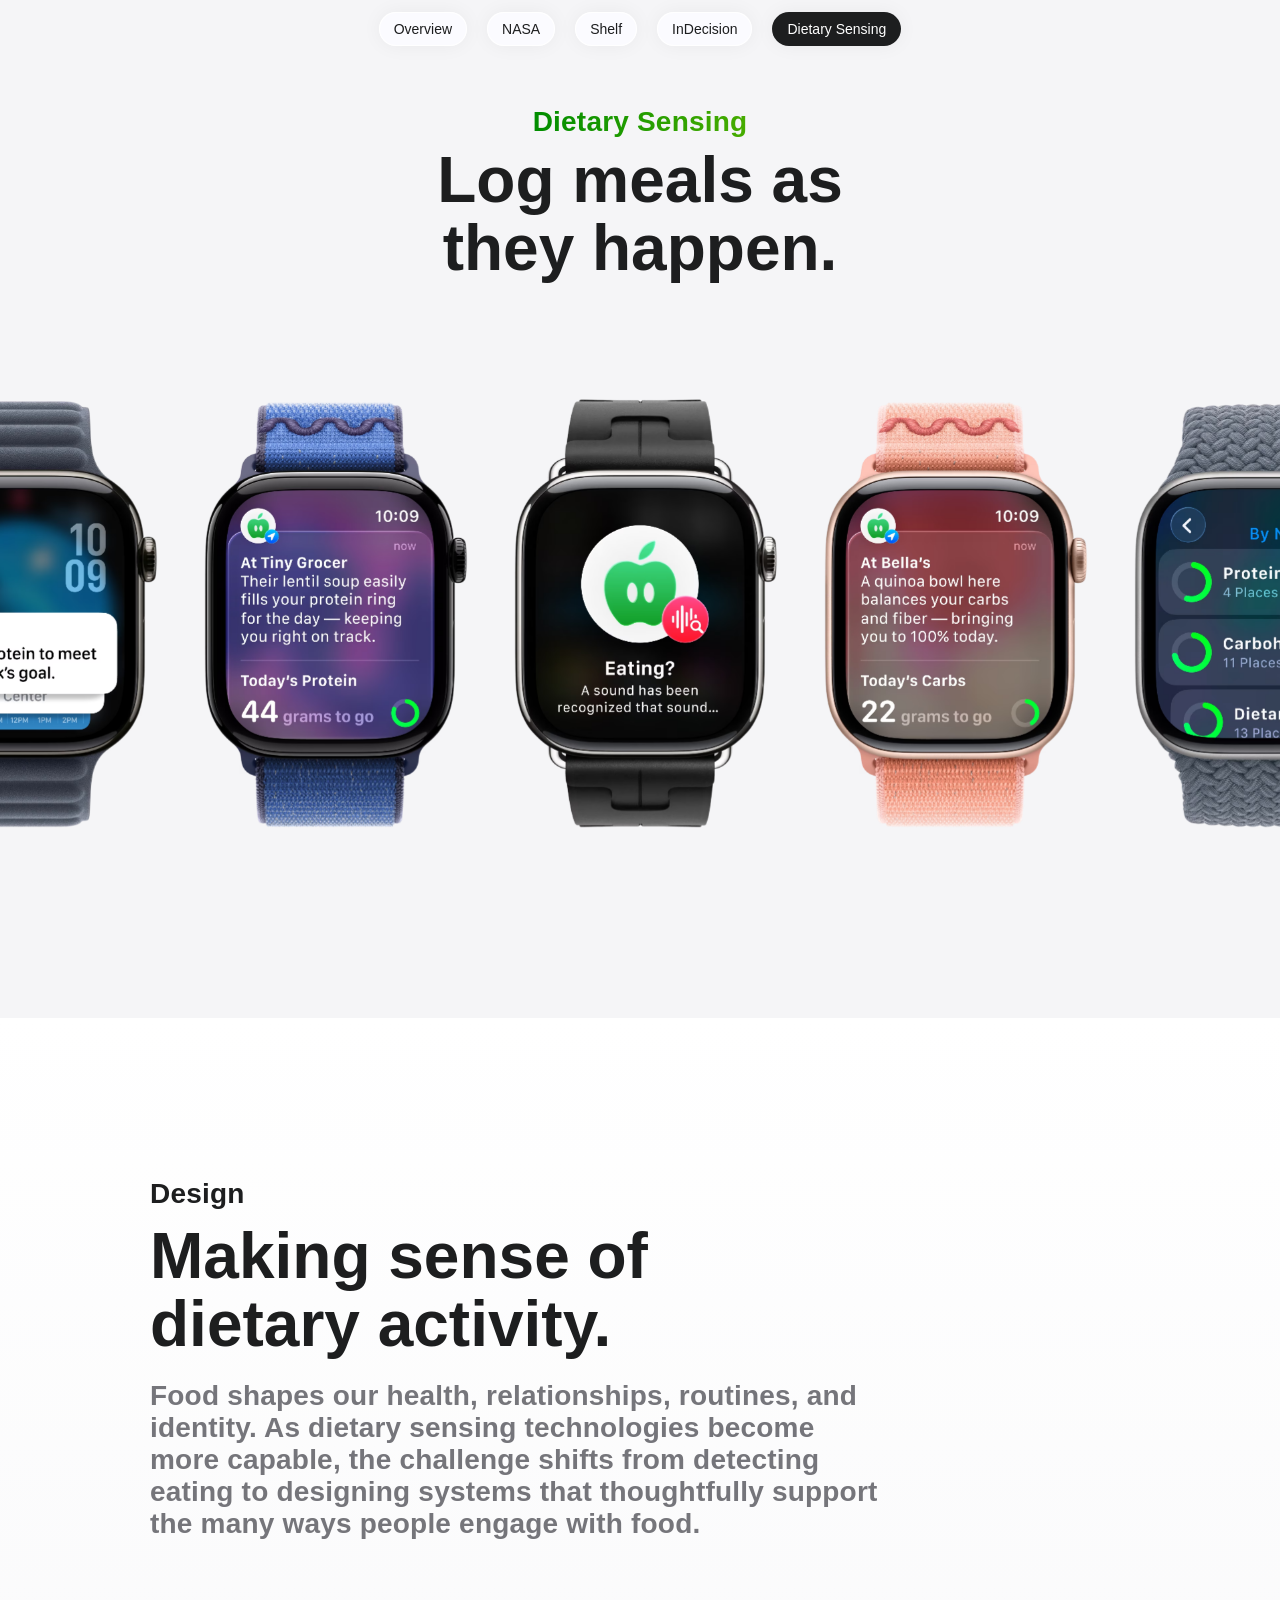
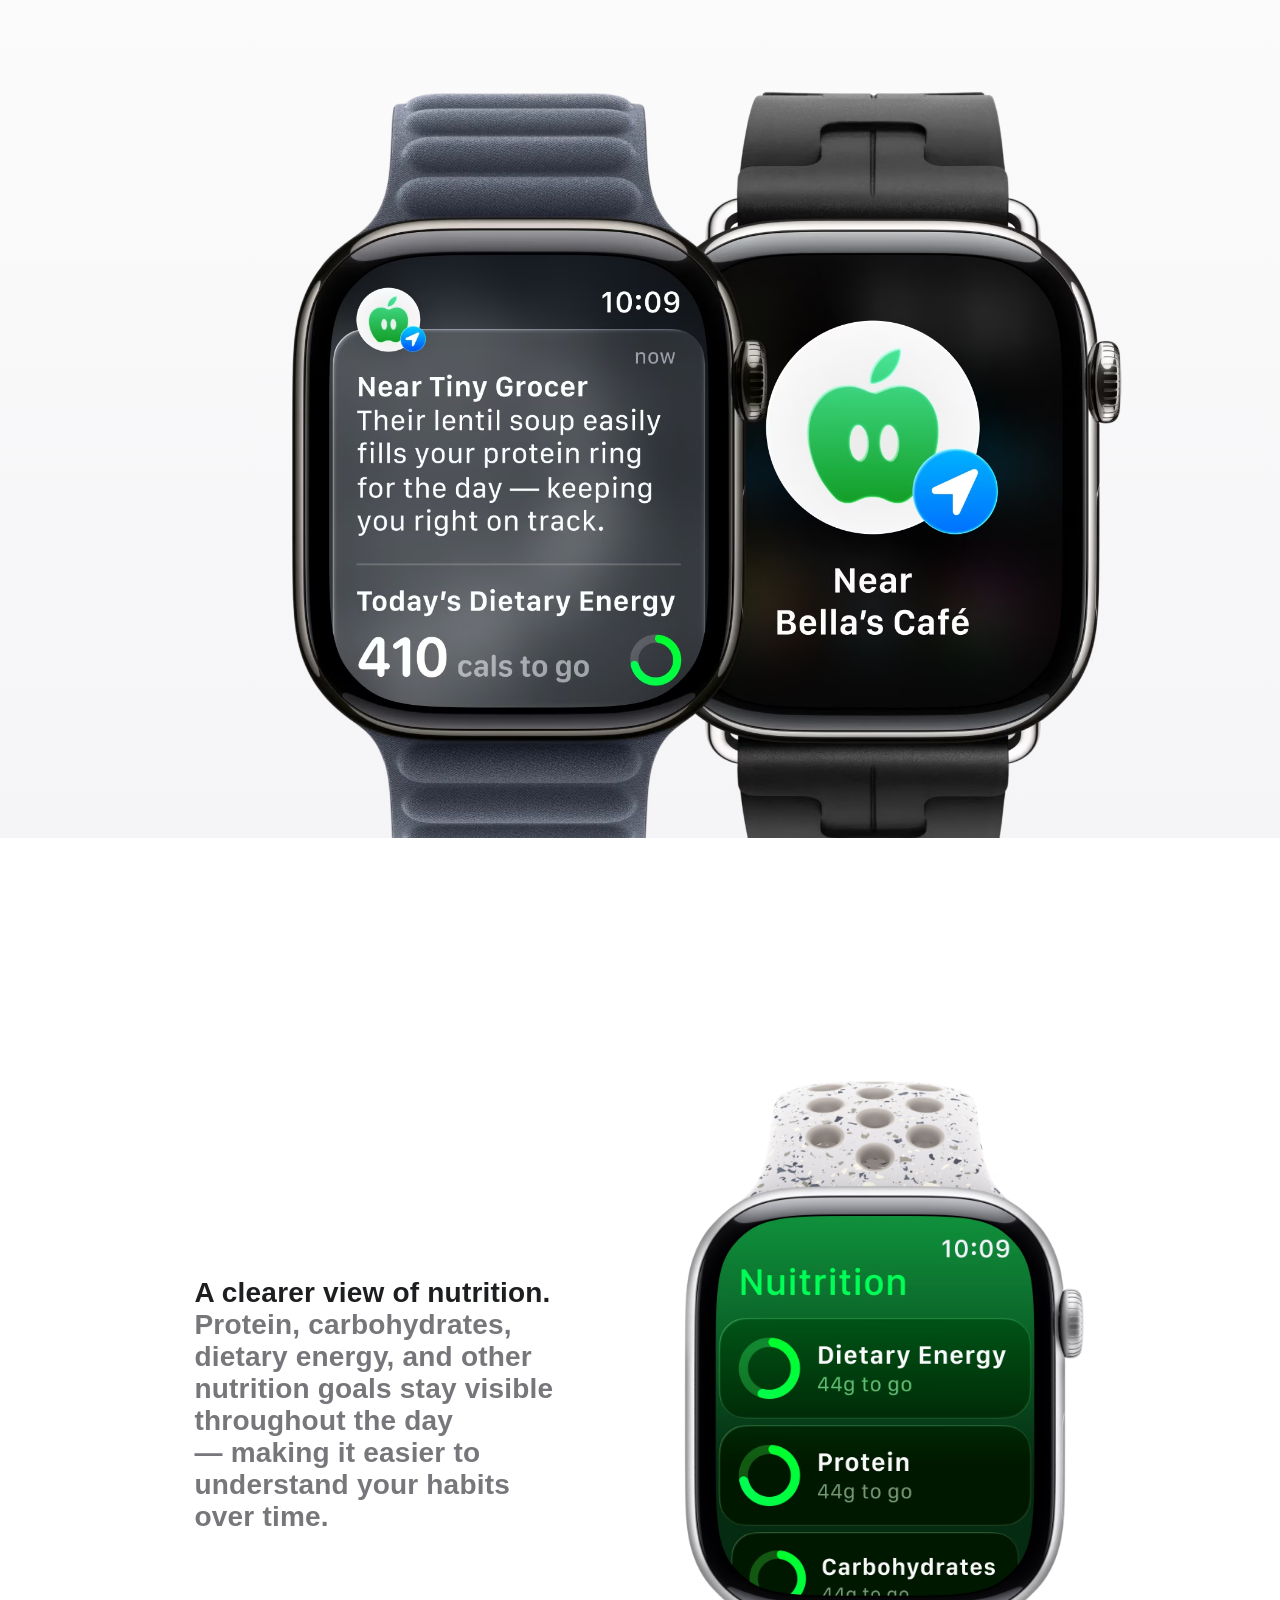
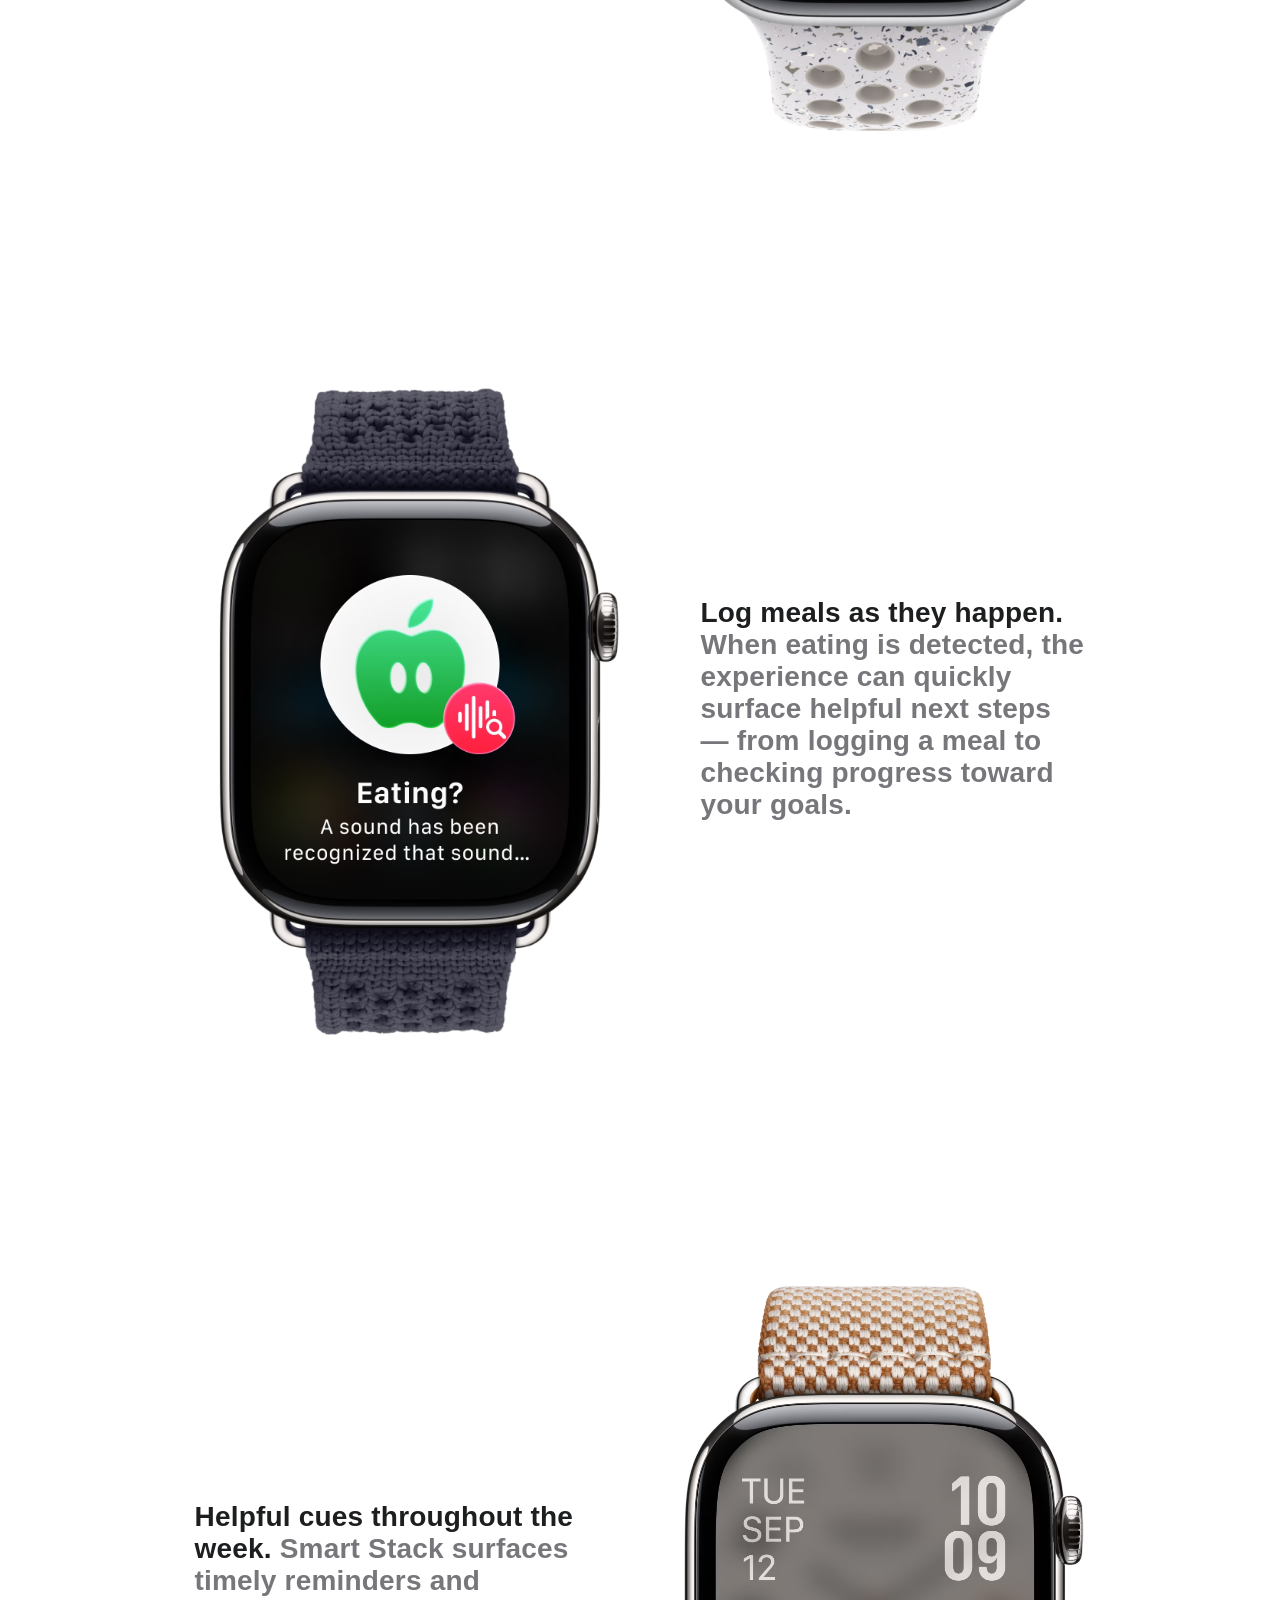
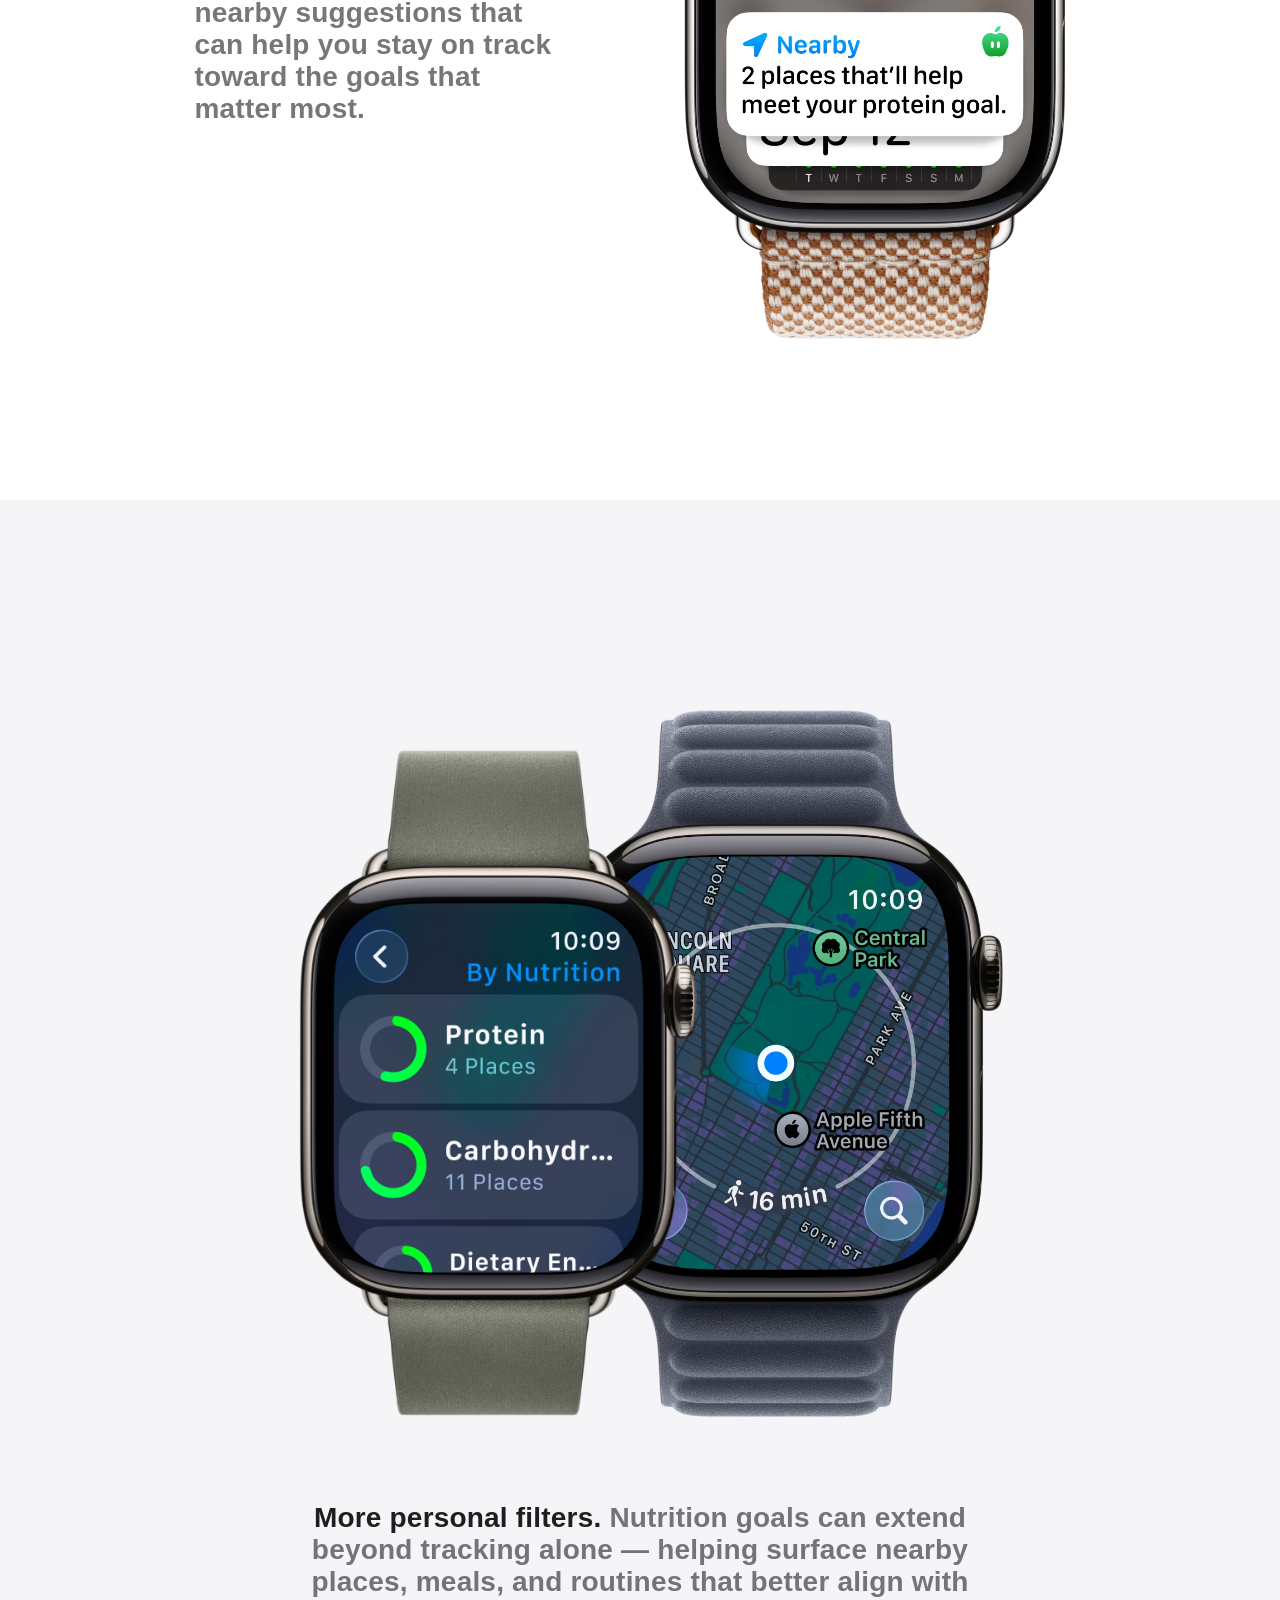
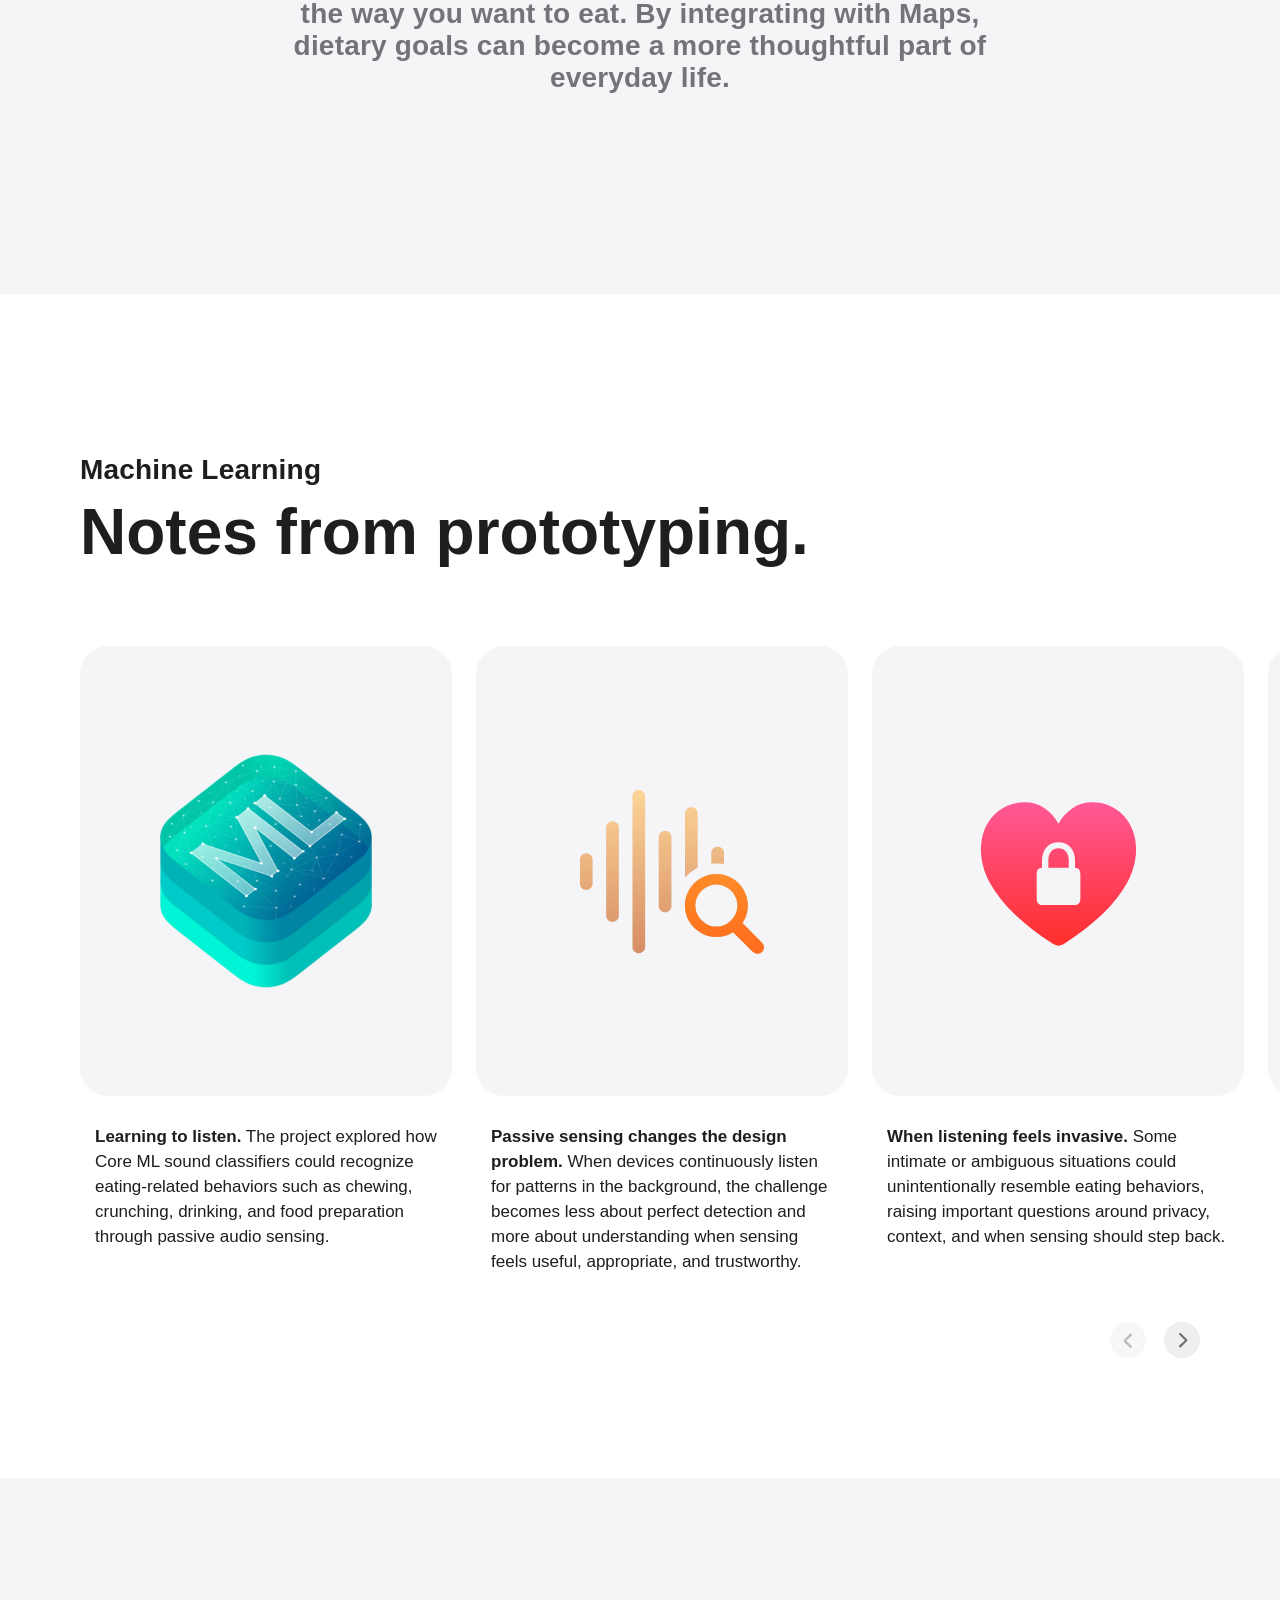
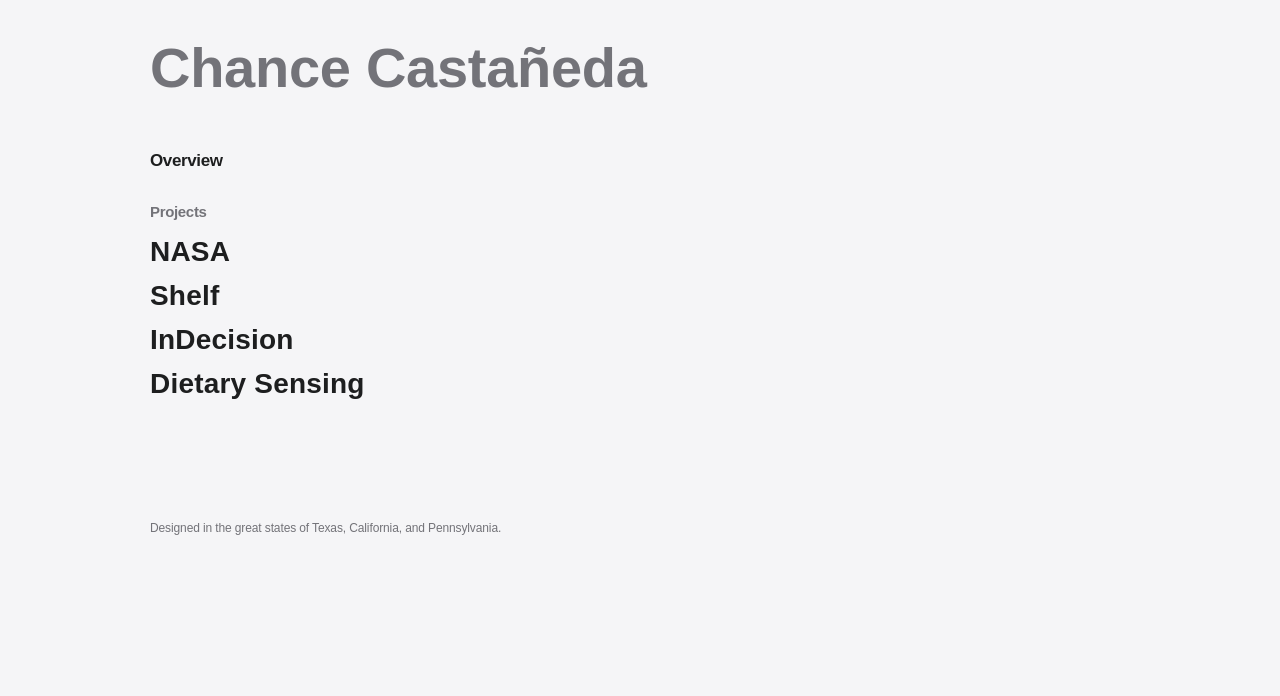
==== commit be976786: "footer and mobile" ====
--- a/dietary-sensing.html
+++ b/dietary-sensing.html
@@ -172,6 +172,9 @@
           </div>
         </div>
       </div>
+      <div class="footer-footnote">
+        <p class="footer-footnote-text">Designed in the great states of Texas, California, and Pennsylvania.</p>
+      </div>
     </footer>
 
   </main>
--- a/style.css
+++ b/style.css
@@ -11,6 +11,9 @@
   --label-tertiary: rgba(60, 60, 67, 0.3);
 
   --accent-link: #0066cc;
+
+  --gallery-frame-width: min(1260px, 87.5vw);
+  --gallery-frame-gutter: calc((100vw - var(--gallery-frame-width)) / 2);
 }
 
 .theme-light {
@@ -213,7 +216,7 @@
 
 .section {
   width: 100%;
-  padding: 160px 24px;
+  padding: 160px var(--gallery-frame-gutter);
   display: flex;
   flex-direction: column;
   align-items: center;
@@ -2608,7 +2611,20 @@
 }
 
 .shelf-reflection-card-3 {
-  background: url('assets/images/Shelf/reflect-3.avif') center / cover no-repeat;
+  background: url('assets/images/Shelf/reflect-3.avif') left center / cover no-repeat;
+  container-type: inline-size;
+}
+
+@container (max-width: 375px) {
+  .shelf-reflection-card-3 {
+    background-position: center;
+  }
+}
+
+@media (max-width: 880px) {
+  .shelf-reflection-card-3 {
+    background-image: url('assets/images/Shelf/reflect-3-small.avif');
+  }
 }
 
 .shelf-reflection-img-4 {
@@ -2690,7 +2706,7 @@
   height: auto;
   left: 50%;
   transform: translateX(-50%);
-  max-width: calc(100% - 120px);
+  max-width: calc(100% - 80px);
 }
 
 .shelf-mail-img-top {
@@ -2732,6 +2748,7 @@
 
 .footer-section {
   background: transparent;
+  gap: 120px;
 }
 
 .footer-view {
@@ -2739,7 +2756,7 @@
   display: flex;
   flex-direction: column;
   align-items: flex-start;
-  gap: 70px;
+  gap: 52px;
 }
 
 .footer-name {
@@ -2802,6 +2819,22 @@
 
 
 
+.footer-footnote {
+  width: min(87.5vw, 980px);
+  display: flex;
+  flex-direction: column;
+  align-items: flex-start;
+  gap: 10px;
+}
+
+.footer-footnote-text {
+  color: var(--label-secondary);
+  font-size: 12px;
+  font-weight: 400;
+  line-height: 16px;
+  letter-spacing: -0.01em;
+}
+
 /* ── Responsive ──────────────────────────────────────────── */
 
 @media (max-width: 1068px) {
@@ -2831,14 +2864,13 @@
   .anomaly-split {
     flex-direction: column;
     align-items: center;
-    gap: 40px;
   }
 
   .anomaly-image-group {
-    transform: scale(0.8);
+    transform: scale(calc(var(--gallery-frame-width) / 796px));
     transform-origin: top center;
-    margin-inline: calc(796px * -0.1);
-    margin-bottom: calc(798px * -0.2);
+    margin-inline: calc((var(--gallery-frame-width) - 796px) / 2);
+    margin-bottom: calc(798px * (var(--gallery-frame-width) / 796px) - 798px);
   }
 
   .anomaly-text-stack {
@@ -2855,23 +2887,70 @@
     flex-shrink: 0;
   }
 
+  .indecision-new-image-view {
+    transform: scale(calc(var(--gallery-frame-width) / 980px));
+    transform-origin: top center;
+    margin-inline: calc((var(--gallery-frame-width) - 980px) / 2);
+    margin-bottom: calc(674px * (var(--gallery-frame-width) / 980px) - 674px);
+  }
+
+  .indecision-oc-imgs {
+    transform: scale(calc(var(--gallery-frame-width) / 1080px));
+    transform-origin: top center;
+    margin-inline: calc((var(--gallery-frame-width) - 1080px) / 2);
+    margin-bottom: calc(769px * (var(--gallery-frame-width) / 1080px) - 769px);
+  }
+
+  .indecision-oc-section .segmented-control,
+  .indecision-bp-section .segmented-control {
+    max-width: calc(var(--gallery-frame-width) * 0.5);
+  }
+
+  .indecision-showcase-frame {
+    width: var(--gallery-frame-width);
+    height: calc(var(--gallery-frame-width) * 1040 / 840);
+  }
+
+  .indecision-showcase-img {
+    width: 100%;
+    height: auto;
+  }
+
   .dietary-hero-stack {
     flex-shrink: 0;
   }
 
+  .dietary-hero-image + .dietary-hero-image {
+    margin-left: -267px;
+  }
+
+  .dietary-design-frame {
+    transform: scale(calc(var(--gallery-frame-width) / 980px));
+    transform-origin: top center;
+    margin-inline: calc((var(--gallery-frame-width) - 980px) / 2);
+    margin-bottom: calc(834px * (var(--gallery-frame-width) / 980px) - 834px);
+  }
+
+  .dietary-duo-frame {
+    transform: scale(0.9);
+    transform-origin: top center;
+    margin-inline: calc(724px * -0.05);
+    margin-bottom: calc(712px * -0.1);
+  }
+
   .shelf-hero-image {
-    height: min(740px, calc(100vh - 48px));
+    height: min(820px, calc(100vh - 48px));
   }
 
   .shelf-spaces-image-group {
-    transform: scale(0.85);
+    transform: scale(calc(min(820px, calc(100vh - 48px)) / 859px));
     transform-origin: top center;
-    margin-inline: calc(420px * -0.075);
-    margin-bottom: calc(859px * -0.15);
+    margin-inline: calc((420px * min(820px, calc(100vh - 48px)) / 859px - 420px) / 2);
+    margin-bottom: calc(min(820px, calc(100vh - 48px)) - 859px);
   }
 
   .shelf-style-images {
-    transform: scale(0.85);
+    transform: scale(0.84);
     transform-origin: top center;
     margin-bottom: calc(695px * -0.15);
   }
@@ -2879,7 +2958,6 @@
   .shelf-items-view {
     flex-direction: column;
     align-items: center;
-    gap: 48px;
     width: min(87.5vw, 1260px);
   }
 
@@ -2891,28 +2969,85 @@
   .shelf-item-word {
     font-size: 56px;
     line-height: 60px;
+    letter-spacing: -0.005em;
+  }
+
+  .shelf-item-icon {
+    zoom: 0.8;
   }
 
   .shelf-items-tagline {
-    font-size: 28px;
-    line-height: 32px;
+    max-width: 580px;
+    font-size: 24px;
+    line-height: 28px;
   }
 
   .shelf-items-gallery {
     flex: 0 0 auto;
     align-self: flex-start;
-    align-items: flex-start;
+    align-items: flex-end;
+    width: 100vw;
+    margin-left: calc(-1 * var(--gallery-frame-gutter));
   }
 
   .shelf-gallery-frame {
-    transform: scale(0.85);
-    transform-origin: top left;
-    margin-bottom: calc(760px * -0.15);
-    margin-right: calc(372px * -0.15);
+    width: 100vw;
+    height: 628px;
+    display: flex;
+    gap: 24px;
+    overflow-x: scroll;
+    scroll-snap-type: x mandatory;
+    scroll-padding-left: var(--gallery-frame-gutter);
+    padding-left: var(--gallery-frame-gutter);
+    padding-right: calc(100vw - var(--gallery-frame-gutter) - 307px);
+    border-radius: 0;
+    scrollbar-width: none;
+  }
+
+  .shelf-gallery-frame::-webkit-scrollbar {
+    display: none;
+  }
+
+  .shelf-gallery-img {
+    position: relative;
+    inset: auto;
+    flex: 0 0 auto;
+    width: auto;
+    height: 628px;
+    opacity: 1;
+    transform: none;
+    transition: none;
+    scroll-snap-align: start;
+    will-change: auto;
+    border-radius: 40px;
+    object-fit: contain;
+  }
+
+  .shelf-gallery-controls {
+    justify-content: flex-end;
+    width: 100%;
+    padding-right: var(--gallery-frame-gutter);
   }
 
   .shelf-devices-scroll-wrapper {
     width: 93.75vw;
+  }
+
+  .shelf-devices-scroll {
+    height: calc(93.75vw * 760 / 1067 + 50px);
+    overflow: visible;
+  }
+
+  .shelf-ipad-stack {
+    width: 93.75vw;
+    height: calc(93.75vw * 760 / 1067);
+    flex-shrink: 1;
+  }
+
+  .shelf-devices-item[data-device="mac"] .shelf-devices-img {
+    width: 96.75vw;
+    min-width: unset;
+    height: auto;
   }
 
   .overview-gallery {
@@ -2927,7 +3062,32 @@
   .anomaly-card,
   .shelf-reflection-card,
   .shelf-mail-card {
-    height: 628px;
+    height: 480px;
+  }
+
+  .gallery-controls {
+    margin-top: 40px;
+  }
+
+  .shelf-reflection-img-1 {
+    padding-top: 0;
+    width: auto;
+    max-width: calc(100% + 200px);
+    max-height: calc(100% + 200px);
+  }
+
+  .shelf-reflection-card-2 {
+    justify-content: flex-start;
+    padding-left: 60px;
+  }
+
+  .shelf-reflection-img-holder {
+    transform-origin: left;
+  }
+
+  .shelf-reflection-img-4 {
+    top: 50%;
+    transform: translate(-50%, -50%);
   }
 
   .anomaly-card-img {
@@ -2942,16 +3102,28 @@
     transform: translate(-50%, -50%);
   }
 
+  .nasa-gallery-section {
+    height: min(720px, calc(100vh - 200px));
+  }
+
+  .split-view {
+    gap: 48px;
+    align-items: flex-start;
+  }
+
   .split-image {
-    height: 520px;
+    flex: 1;
+    min-width: 0;
+    height: auto;
   }
 
   .split-stack {
-    width: 360px;
+    flex: 1;
+    width: auto;
   }
 
   .dietary-trio-row {
-    gap: 40px;
+    overflow: visible;
   }
 
   .dietary-trio-copy {
@@ -2962,13 +3134,75 @@
   .dietary-trio-frame {
     flex-shrink: 1;
     min-width: 280px;
+    zoom: 0.85;
+    overflow: visible;
+  }
+
+  .dietary-trio-img {
+    left: 50%;
+    top: 50%;
+    transform: translate(-50%, -50%);
+  }
+
+  .gallery-card-shelf {
+    --shelf-gallery-overlap: 90px;
+    --shelf-gallery-overlap-resting: 48px;
+  }
+
+  .gallery-card-nasa-image-1 {
+    display: none;
+  }
+
+  .gallery-card-nasa-stack {
+    width: 610px;
+    height: 508px;
+    aspect-ratio: auto;
+    left: 50%;
+    right: auto;
+    top: 50%;
+    transform: translate(-50%, -50%);
+  }
+
+  .gallery-card-nasa-image-2 {
+    left: 92px;
+    top: 0;
+    width: 713.36px;
+    height: 508px;
+  }
+
+  .gallery-card-nasa-image-3 {
+    left: 0;
+    top: 114.88px;
+    width: 193.7px;
+    height: 396px;
+  }
+
+  .footer-name {
+    font-size: 48px;
+    line-height: 52px;
+  }
+
+  .footer-project-link {
+    font-size: 24px;
+    line-height: 28px;
   }
 }
 
 @media (max-width: 734px) {
-  .section {
-    padding-right: 20px;
-    padding-left: 20px;
+  .nav {
+    justify-content: flex-start;
+    flex-wrap: nowrap;
+    overflow-x: auto;
+    scrollbar-width: none;
+    gap: 12px;
+    width: 100vw;
+    padding-left: var(--gallery-frame-gutter);
+    padding-right: var(--gallery-frame-gutter);
+    scroll-padding-left: var(--gallery-frame-gutter);
+  }
+
+  .nav::-webkit-scrollbar {
+    display: none;
   }
 
   .nav-link {
@@ -2981,8 +3215,65 @@
     aspect-ratio: 980 / 680;
   }
 
+  .first-section {
+    gap: 40px;
+  }
+
+  .overview-gallery {
+    margin-top: 28px;
+  }
+
+  .overview-gallery .gallery-card {
+    width: 100%;
+    height: 480px;
+    aspect-ratio: auto;
+    padding: 30px;
+  }
+
+  .gallery-card-nasa-stack {
+    width: 284px;
+    height: 420px;
+    left: 30px;
+    right: auto;
+    top: 50%;
+    transform: translateY(-50%);
+  }
+
+  .gallery-card-nasa-image-2 {
+    left: 76.06px;
+    top: 0;
+    width: 589.79px;
+    height: 420px;
+  }
+
+  .gallery-card-nasa-image-3 {
+    left: 0;
+    top: 94.98px;
+    width: 160.14px;
+    height: 327.4px;
+  }
+
+  .gallery-meta {
+    padding: 20px 15px 0;
+    flex-direction: column;
+    align-items: flex-start;
+  }
+
+  .overview-gallery .gallery-link {
+    align-self: flex-end;
+  }
+
   .view {
     max-width: 420px;
+  }
+
+  .first-section .text-view {
+    width: 100vw;
+    max-width: none;
+    align-items: flex-start;
+    text-align: left;
+    padding-left: var(--gallery-frame-gutter);
+    padding-right: var(--gallery-frame-gutter);
   }
 
   .headline {
@@ -3026,13 +3317,13 @@
 
   .split-view {
     flex-direction: column;
-    align-items: center;
+    align-items: flex-start;
     gap: 48px;
   }
 
   .split-image {
-    height: 360px;
-    width: auto;
+    width: 100%;
+    height: auto;
   }
 
   .split-stack {
@@ -3044,7 +3335,6 @@
     flex-direction: column;
     justify-content: flex-start;
     align-items: center;
-    gap: 40px;
   }
 
   .dietary-trio-copy {
@@ -3078,7 +3368,7 @@
   }
 
   .poster-item-medium {
-    --poster-item-width: var(--gallery-frame-width);
+    --poster-item-width: 260px;
     width: var(--poster-item-width);
   }
 
@@ -3094,12 +3384,149 @@
   }
 
   .poster-card {
-    height: auto;
-    aspect-ratio: 372 / 450;
-  }
-
-  .poster-item-medium .poster-card {
-    aspect-ratio: 696 / 450;
+    height: 314px;
+    aspect-ratio: auto;
+  }
+
+  .refinements-card-side-3 {
+    background-image: url("assets/images/Overview/side-3-small.avif");
+  }
+
+  .refinements-card-side-4 {
+    background-image: url("assets/images/Overview/side-4-small.avif");
+  }
+
+  .section {
+    padding-top: 96px;
+    padding-bottom: 96px;
+  }
+
+  .first-section {
+    padding-top: 0;
+  }
+
+  .footer-section {
+    gap: 80px;
+  }
+
+  .footer-view {
+    gap: 34px;
+  }
+
+  .footer-name {
+    font-size: 28px;
+    line-height: 32px;
+    letter-spacing: 0.007em;
+  }
+
+  .footer-project-link {
+    font-size: 21px;
+    line-height: 25px;
+    letter-spacing: 0;
+  }
+
+  .footer-overview-link {
+    font-size: 15px;
+    line-height: 20px;
+    letter-spacing: -0.022em;
+  }
+
+  /* ── Overview gallery poster stacks ── */
+
+  .gallery-card-shelf-stack {
+    inset: auto;
+    width: 284px;
+    height: 400px;
+    left: 50%;
+    top: 50%;
+    transform: translate(-50%, -50%);
+  }
+
+  .gallery-card-shelf-image {
+    position: absolute;
+    top: 0;
+    width: 195px;
+    height: 400px;
+  }
+
+  .gallery-card-shelf-image + .gallery-card-shelf-image {
+    margin-left: 0;
+  }
+
+  .gallery-card-shelf-image:nth-child(1) {
+    left: calc(0px - var(--shelf-gallery-drift));
+    transform: none;
+  }
+
+  .gallery-card-shelf-image:nth-child(2) {
+    left: calc(89px + var(--shelf-gallery-drift));
+  }
+
+  .gallery-card-shelf-image:nth-child(3) {
+    display: none;
+    transform: none;
+  }
+
+  .gallery-card-indecision {
+    --indecision-image-1-left: 0px;
+    --indecision-image-2-left: 103px;
+  }
+
+  .gallery-card-indecision-stack {
+    width: 284px;
+    height: 400px;
+    aspect-ratio: auto;
+  }
+
+  .gallery-card-indecision-image-1 {
+    top: 0;
+    width: 195.65px;
+    height: 400px;
+  }
+
+  .gallery-card-indecision-image-2 {
+    top: 15px;
+    width: 180.77px;
+    height: 369.57px;
+  }
+
+  .gallery-card-indecision-image-3 {
+    display: none;
+  }
+
+  .gallery-card-dietary-stack {
+    inset: auto;
+    width: 284px;
+    height: 387px;
+    left: 50%;
+    top: 50%;
+    transform: translate(-50%, -50%);
+  }
+
+  .gallery-card-dietary-image {
+    position: absolute;
+    width: 376px;
+    height: 376px;
+  }
+
+  .gallery-card-dietary-image + .gallery-card-dietary-image {
+    margin-left: 0;
+  }
+
+  .gallery-card-dietary-image:nth-child(1) {
+    left: calc(-102px - (340px - var(--dietary-gallery-overlap-current)) * 0.3);
+    top: 8.5px;
+    z-index: 1;
+  }
+
+  .gallery-card-dietary-image:nth-child(2) {
+    left: calc(10px + (340px - var(--dietary-gallery-overlap-current)) * 0.3);
+    top: 8.5px;
+    z-index: 2;
+  }
+
+  .gallery-card-dietary-image:nth-child(3) {
+    display: none;
   }
 }
 
@@ -3124,12 +3551,14 @@
   width: min(100%, 980px);
   display: flex;
   justify-content: space-between;
-  align-items: center;
-}
-
-.split-image {
-  height: 859px;
-  width: auto;
+  align-items: flex-start;
+}
+
+@media (min-width: 1069px) {
+  .split-image {
+    height: 859px;
+    width: auto;
+  }
 }
 
 .split-stack {
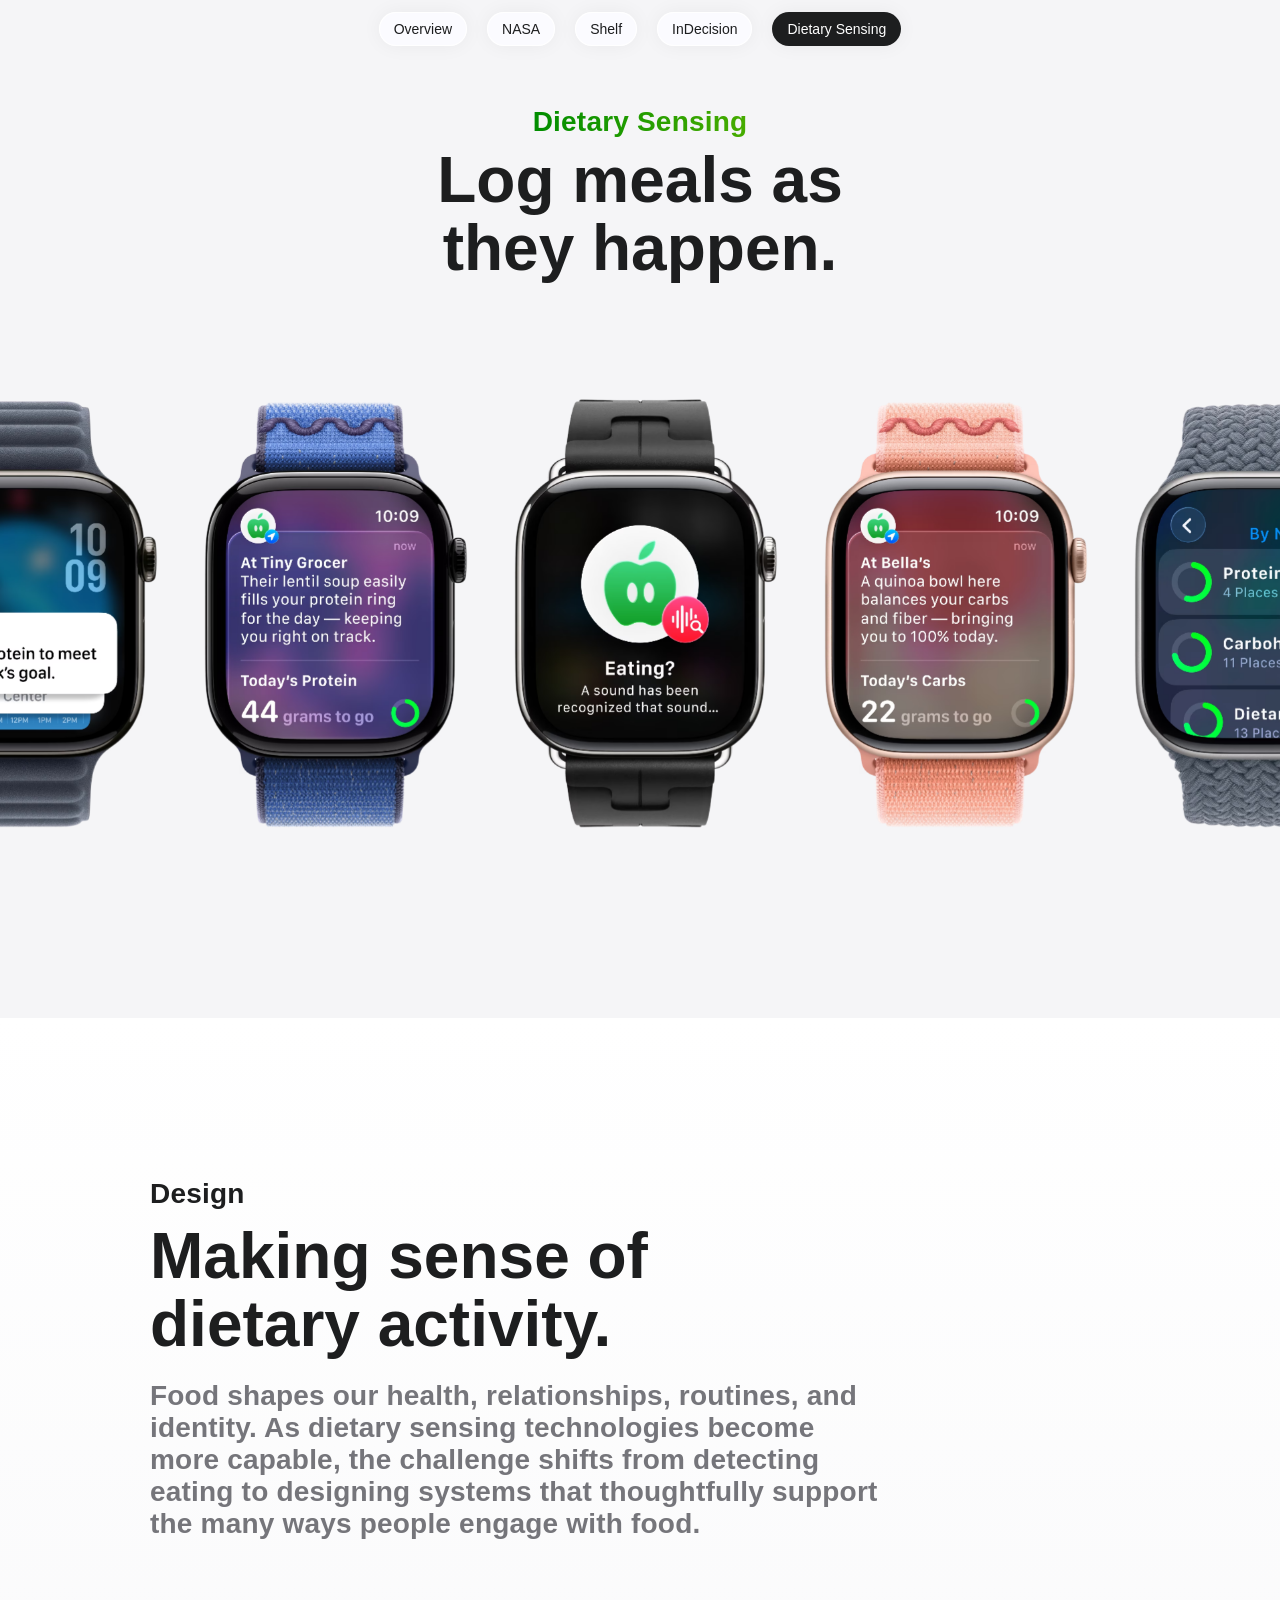
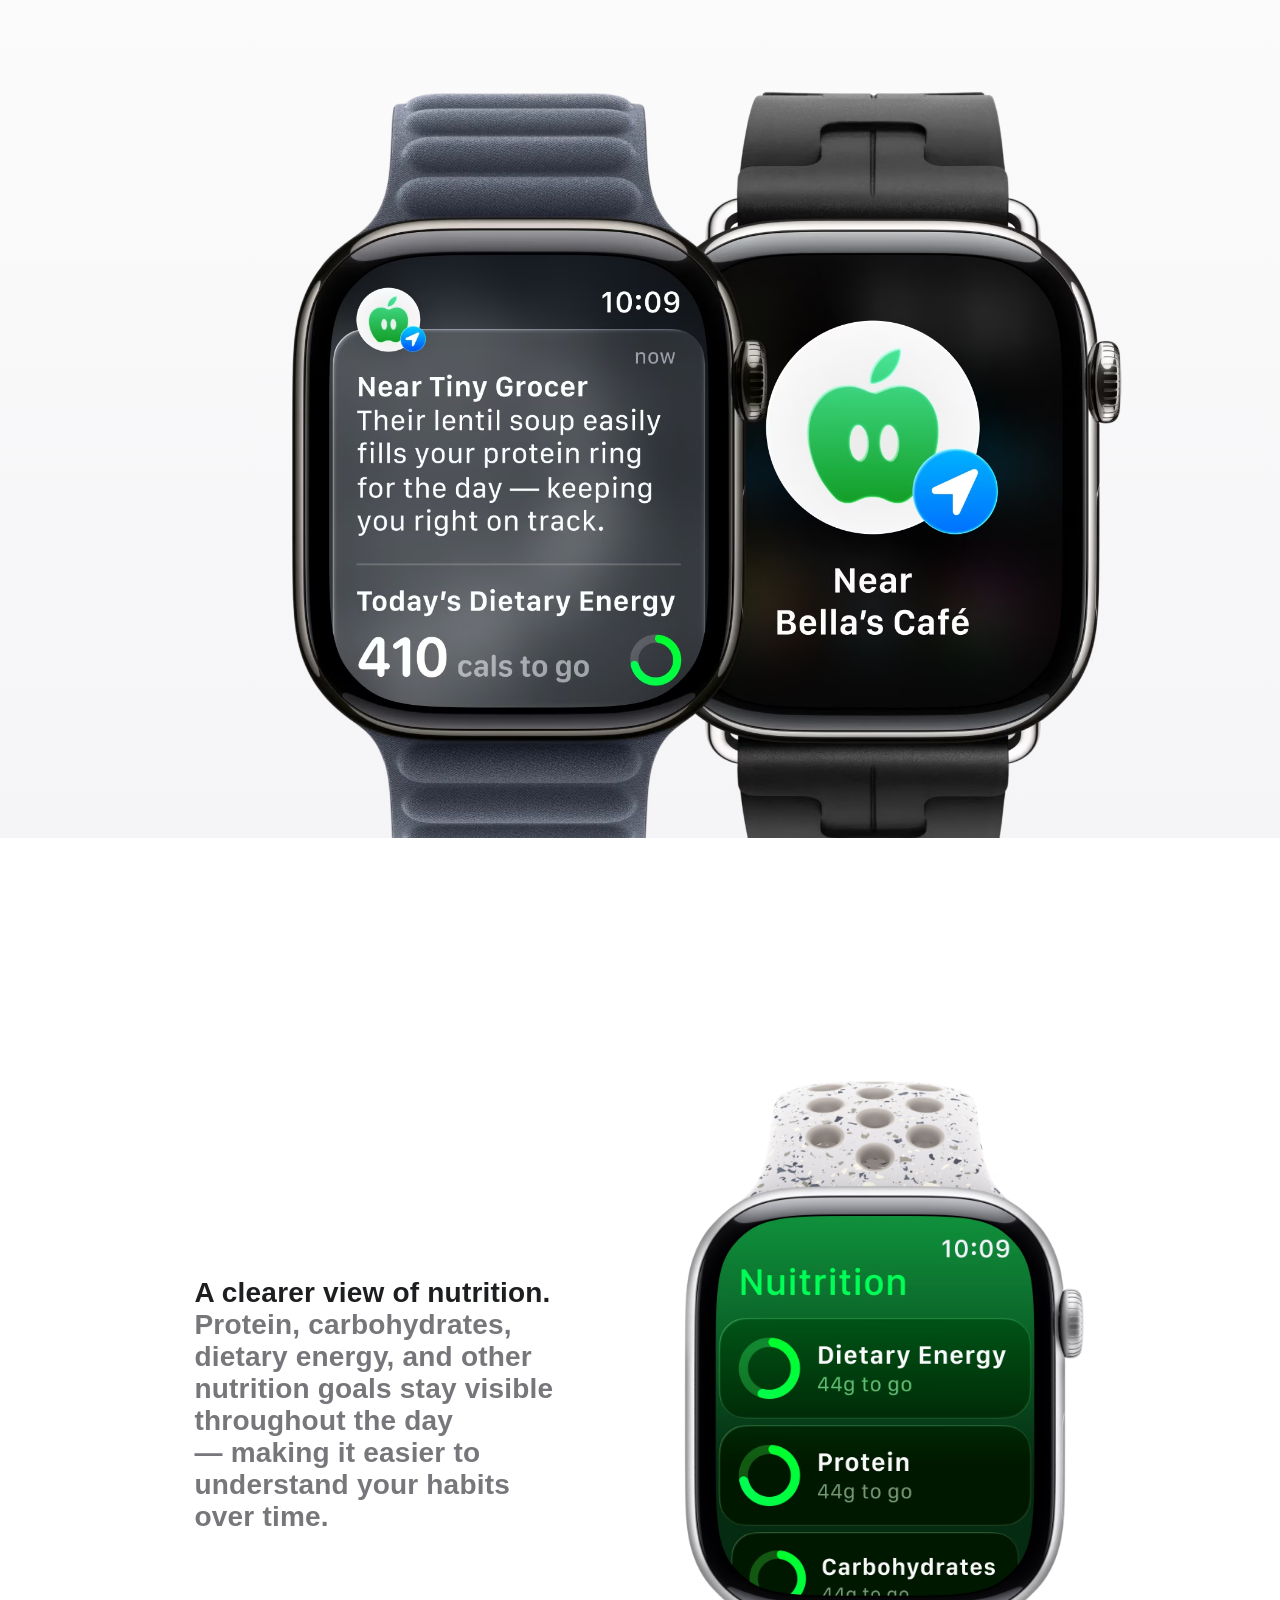
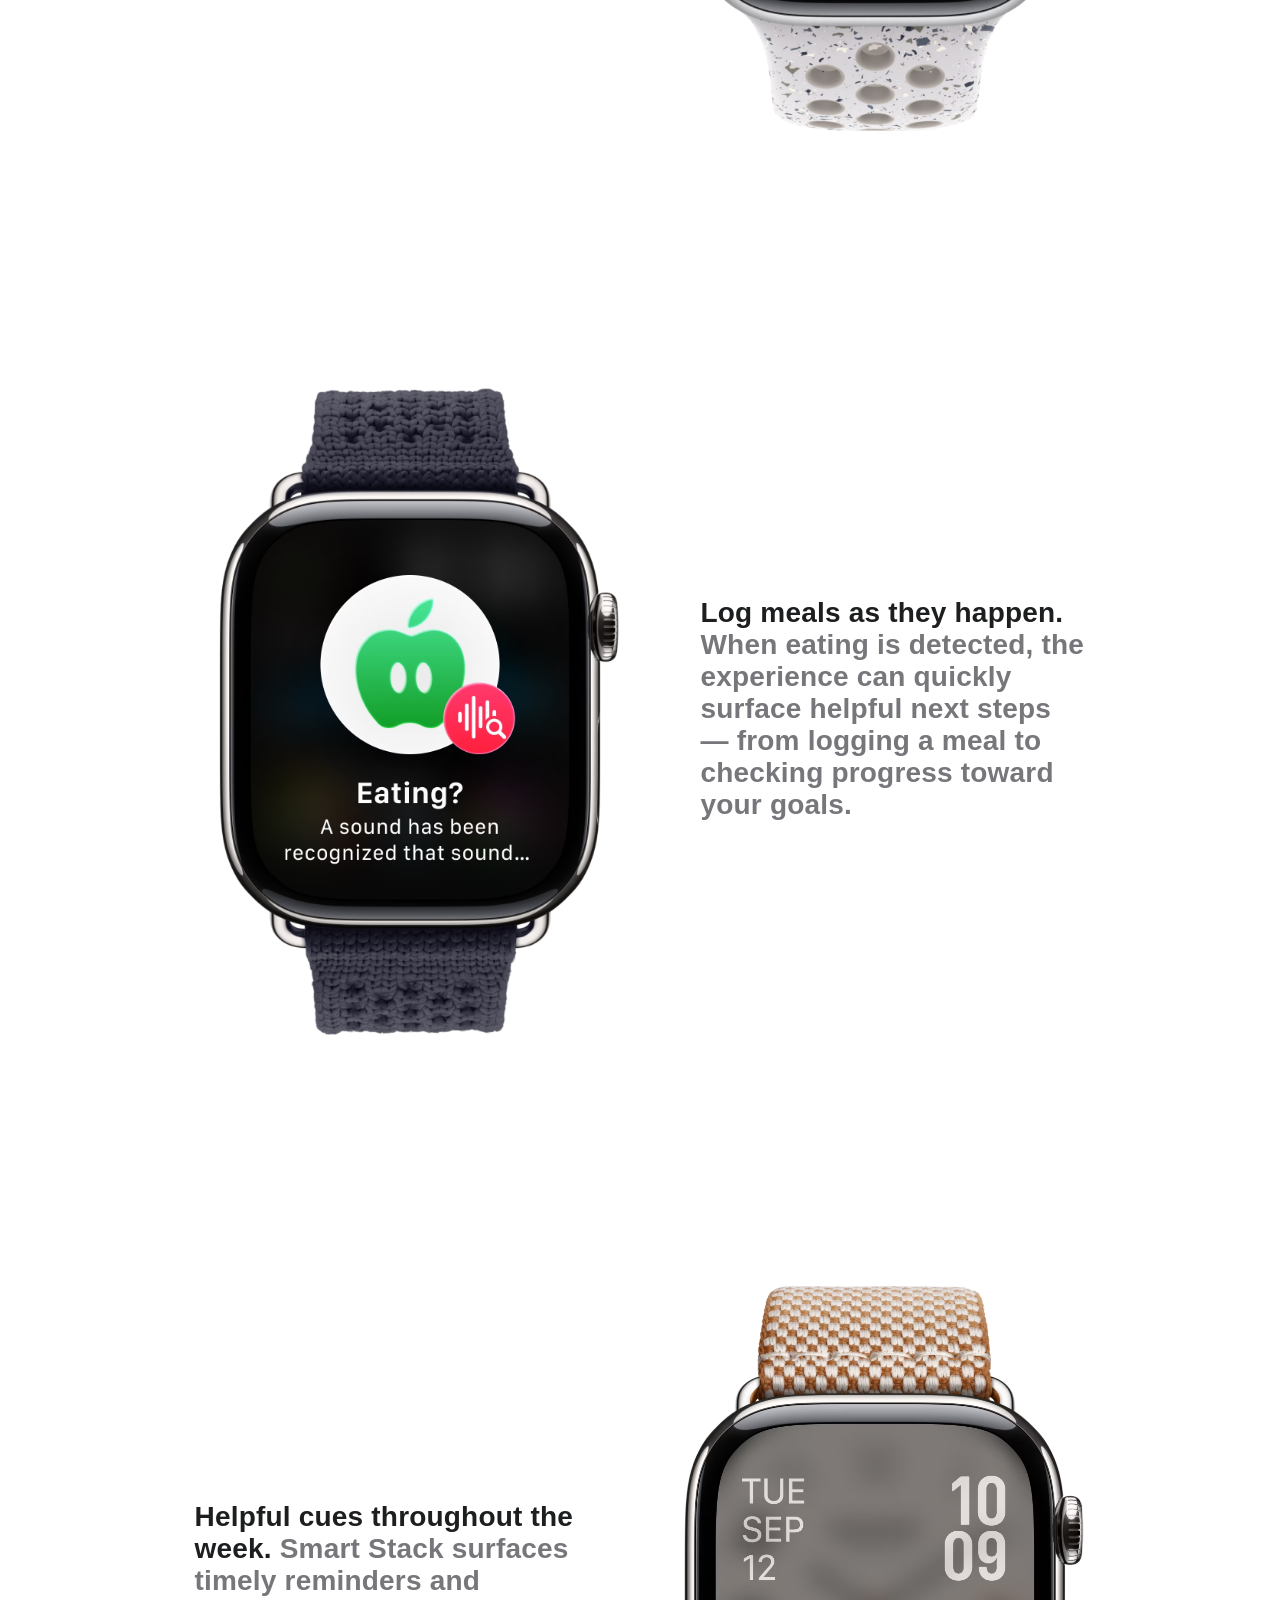
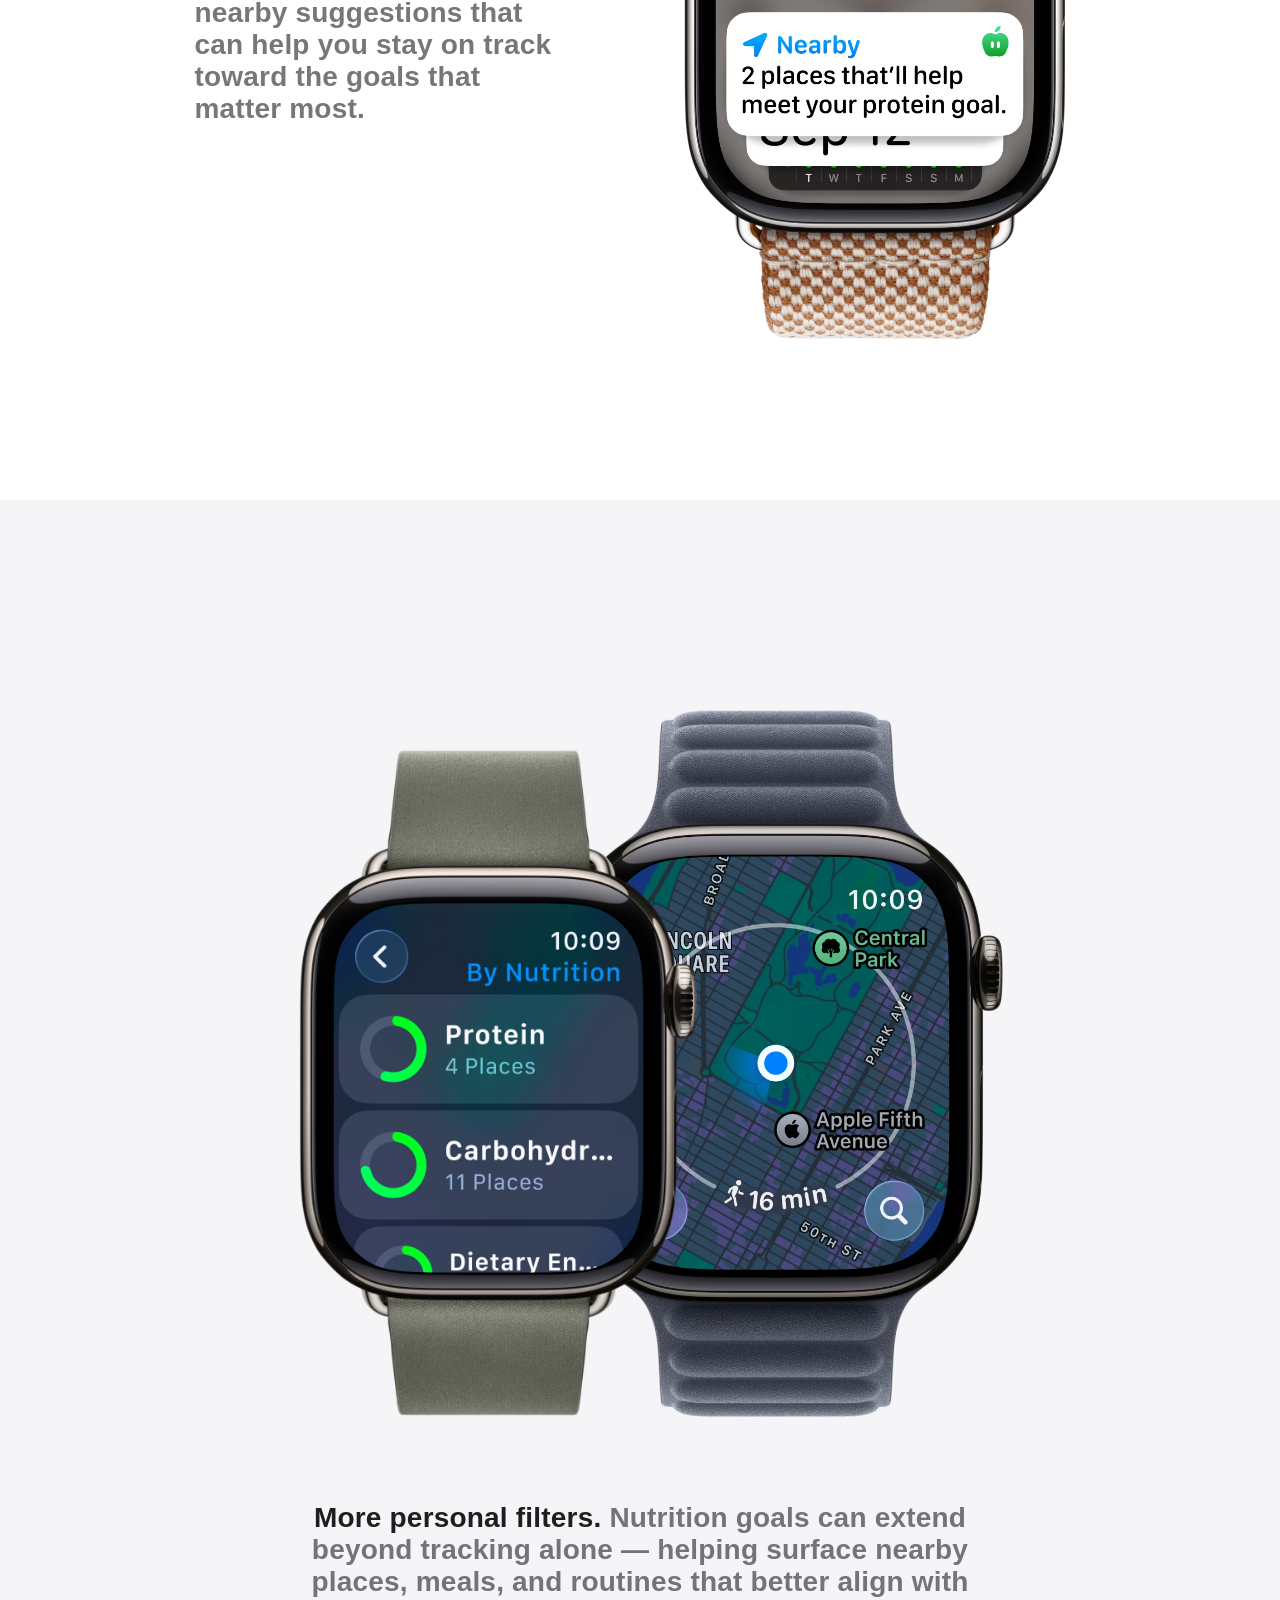
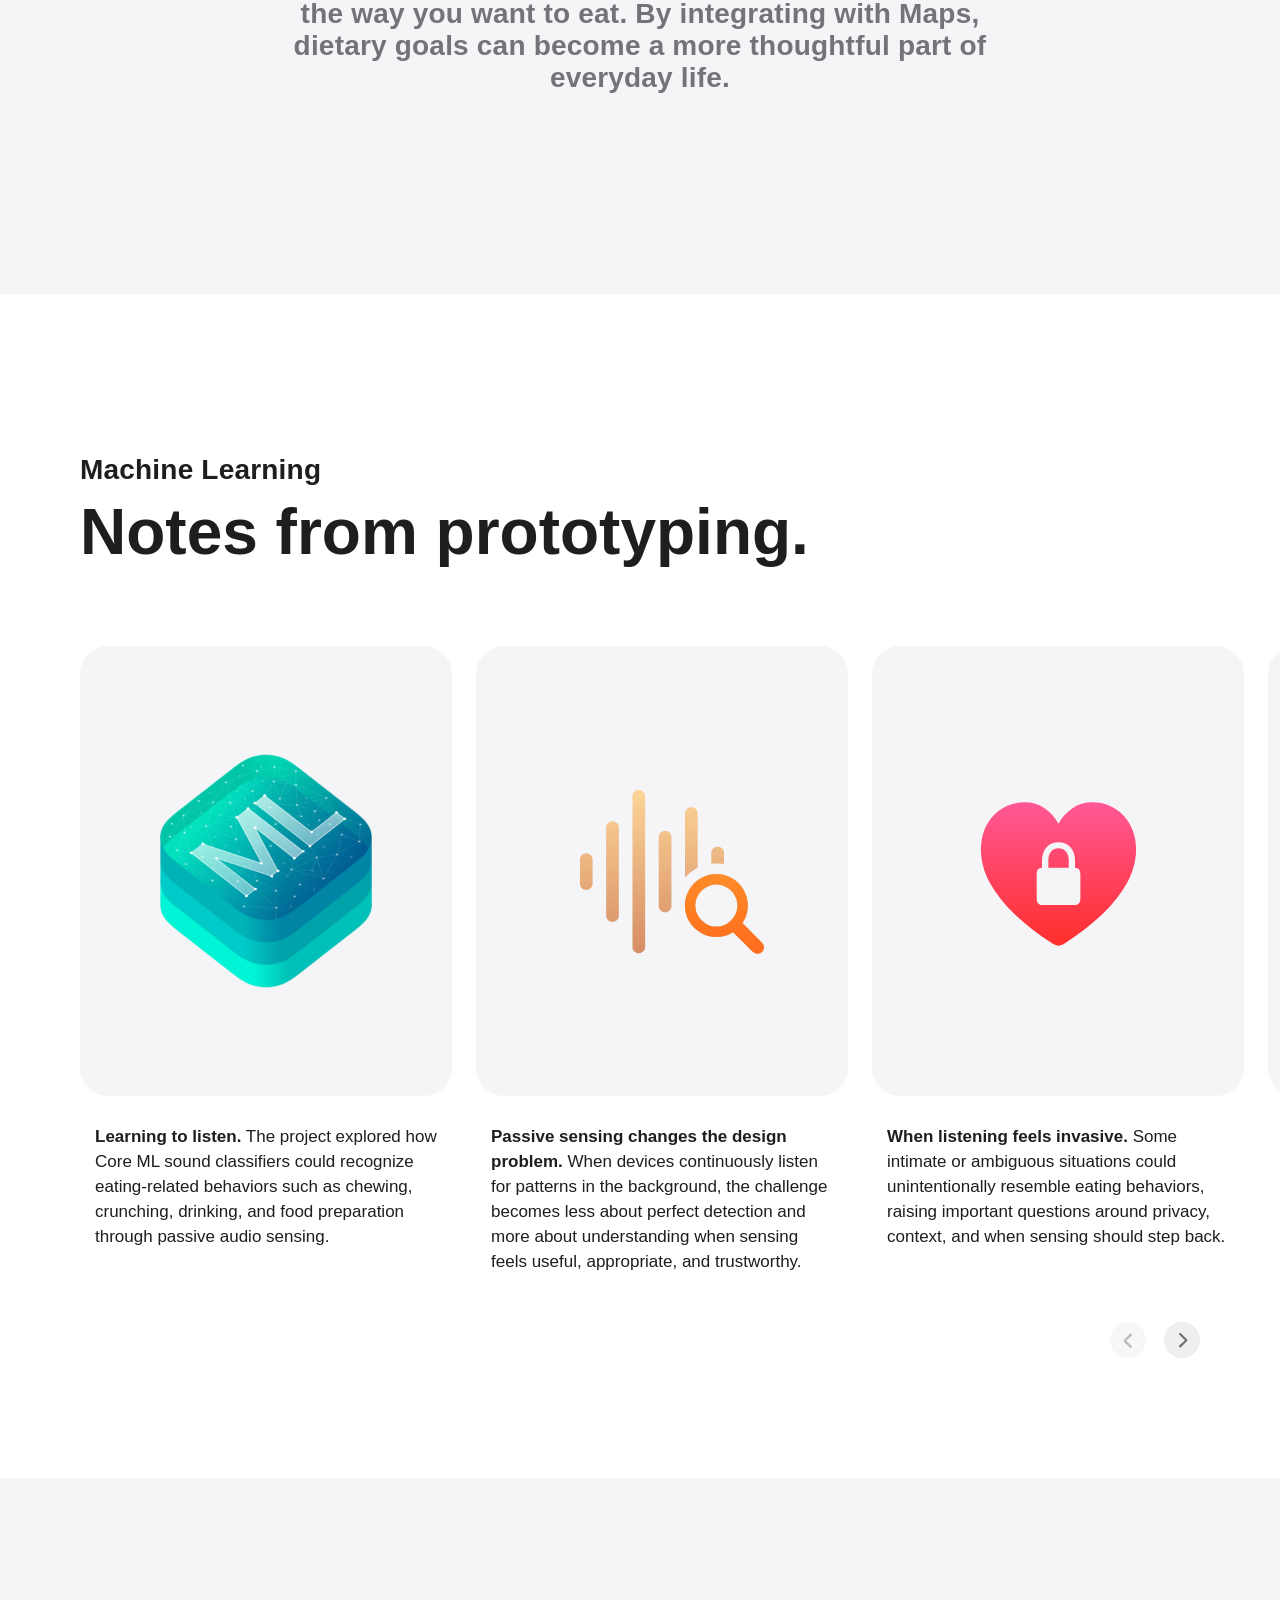
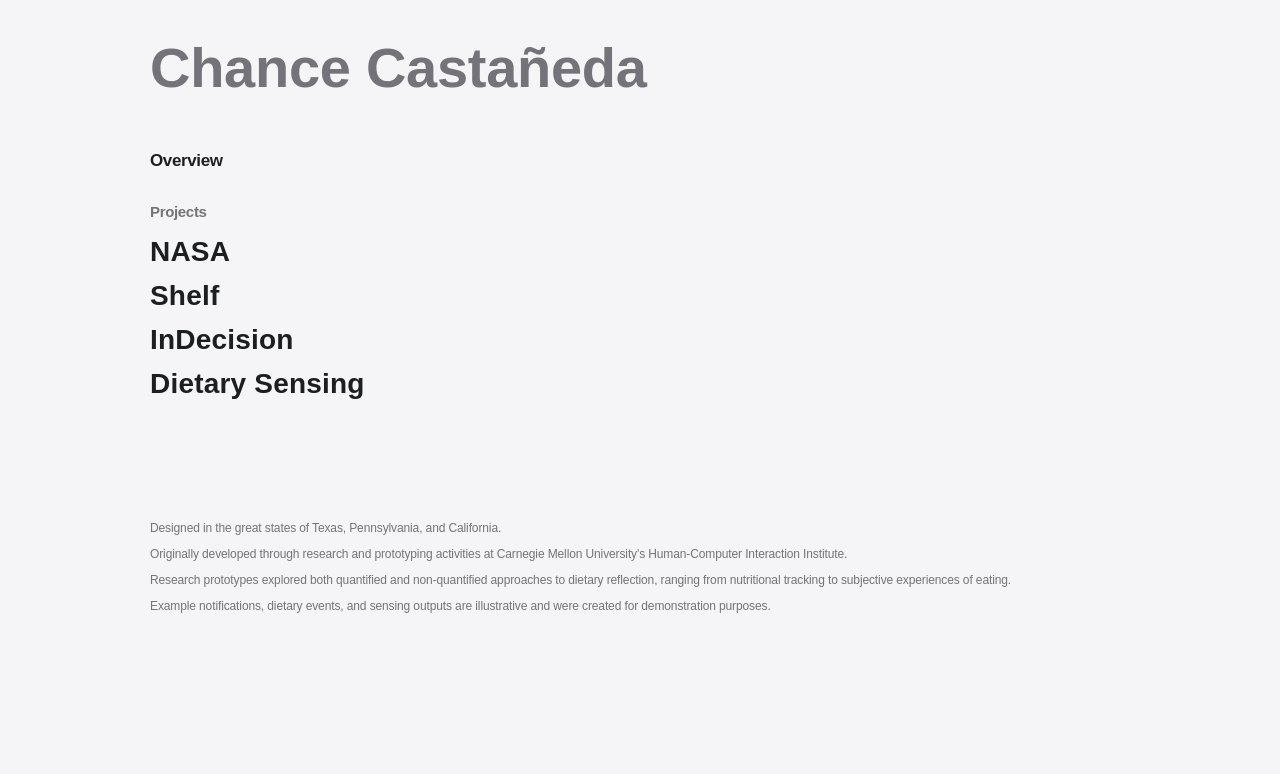
==== commit 785a55df: "footnotes on projects." ====
--- a/dietary-sensing.html
+++ b/dietary-sensing.html
@@ -173,7 +173,10 @@
         </div>
       </div>
       <div class="footer-footnote">
-        <p class="footer-footnote-text">Designed in the great states of Texas, California, and Pennsylvania.</p>
+        <p class="footer-footnote-text">Designed in the great states of Texas, Pennsylvania, and California.</p>
+        <p class="footer-footnote-text">Originally developed through research and prototyping activities at Carnegie Mellon University's Human-Computer Interaction Institute.</p>
+        <p class="footer-footnote-text">Research prototypes explored both quantified and non-quantified approaches to dietary reflection, ranging from nutritional tracking to subjective experiences of eating.</p>
+        <p class="footer-footnote-text">Example notifications, dietary events, and sensing outputs are illustrative and were created for demonstration purposes.</p>
       </div>
     </footer>
 
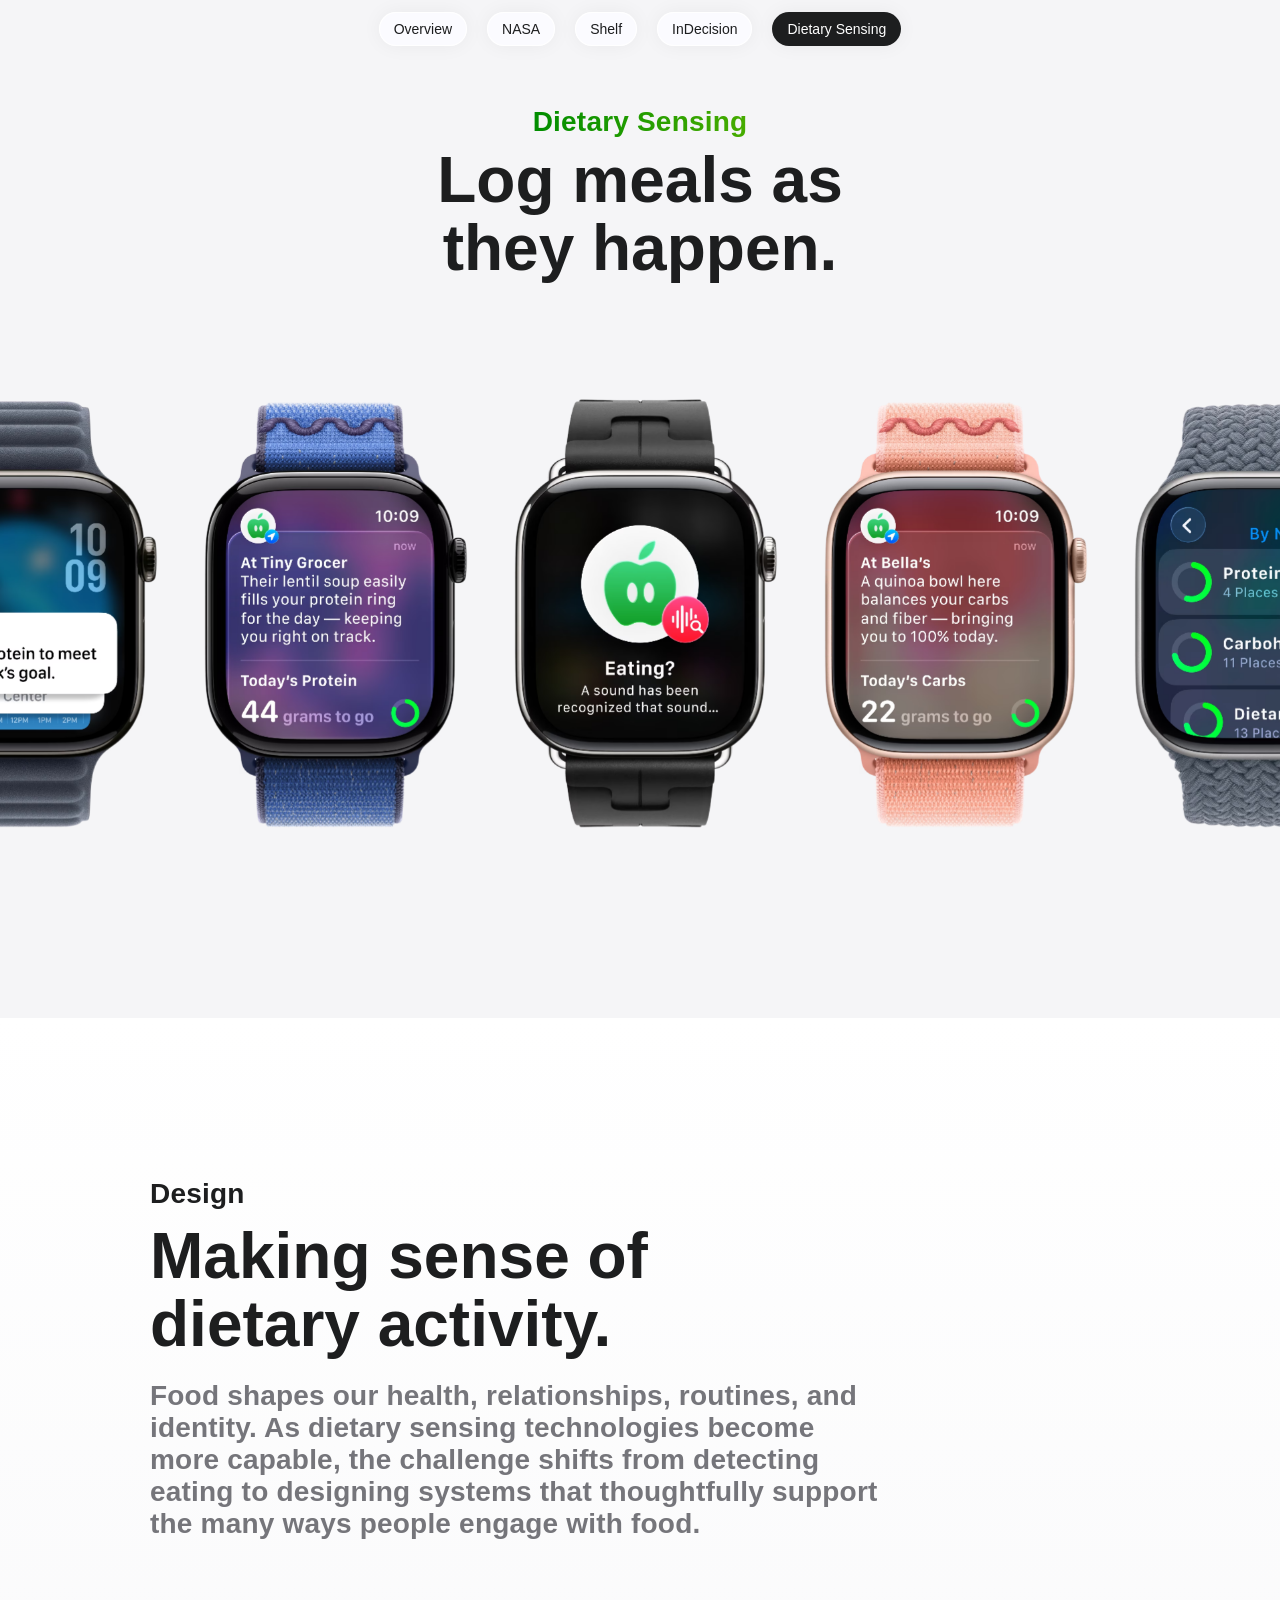
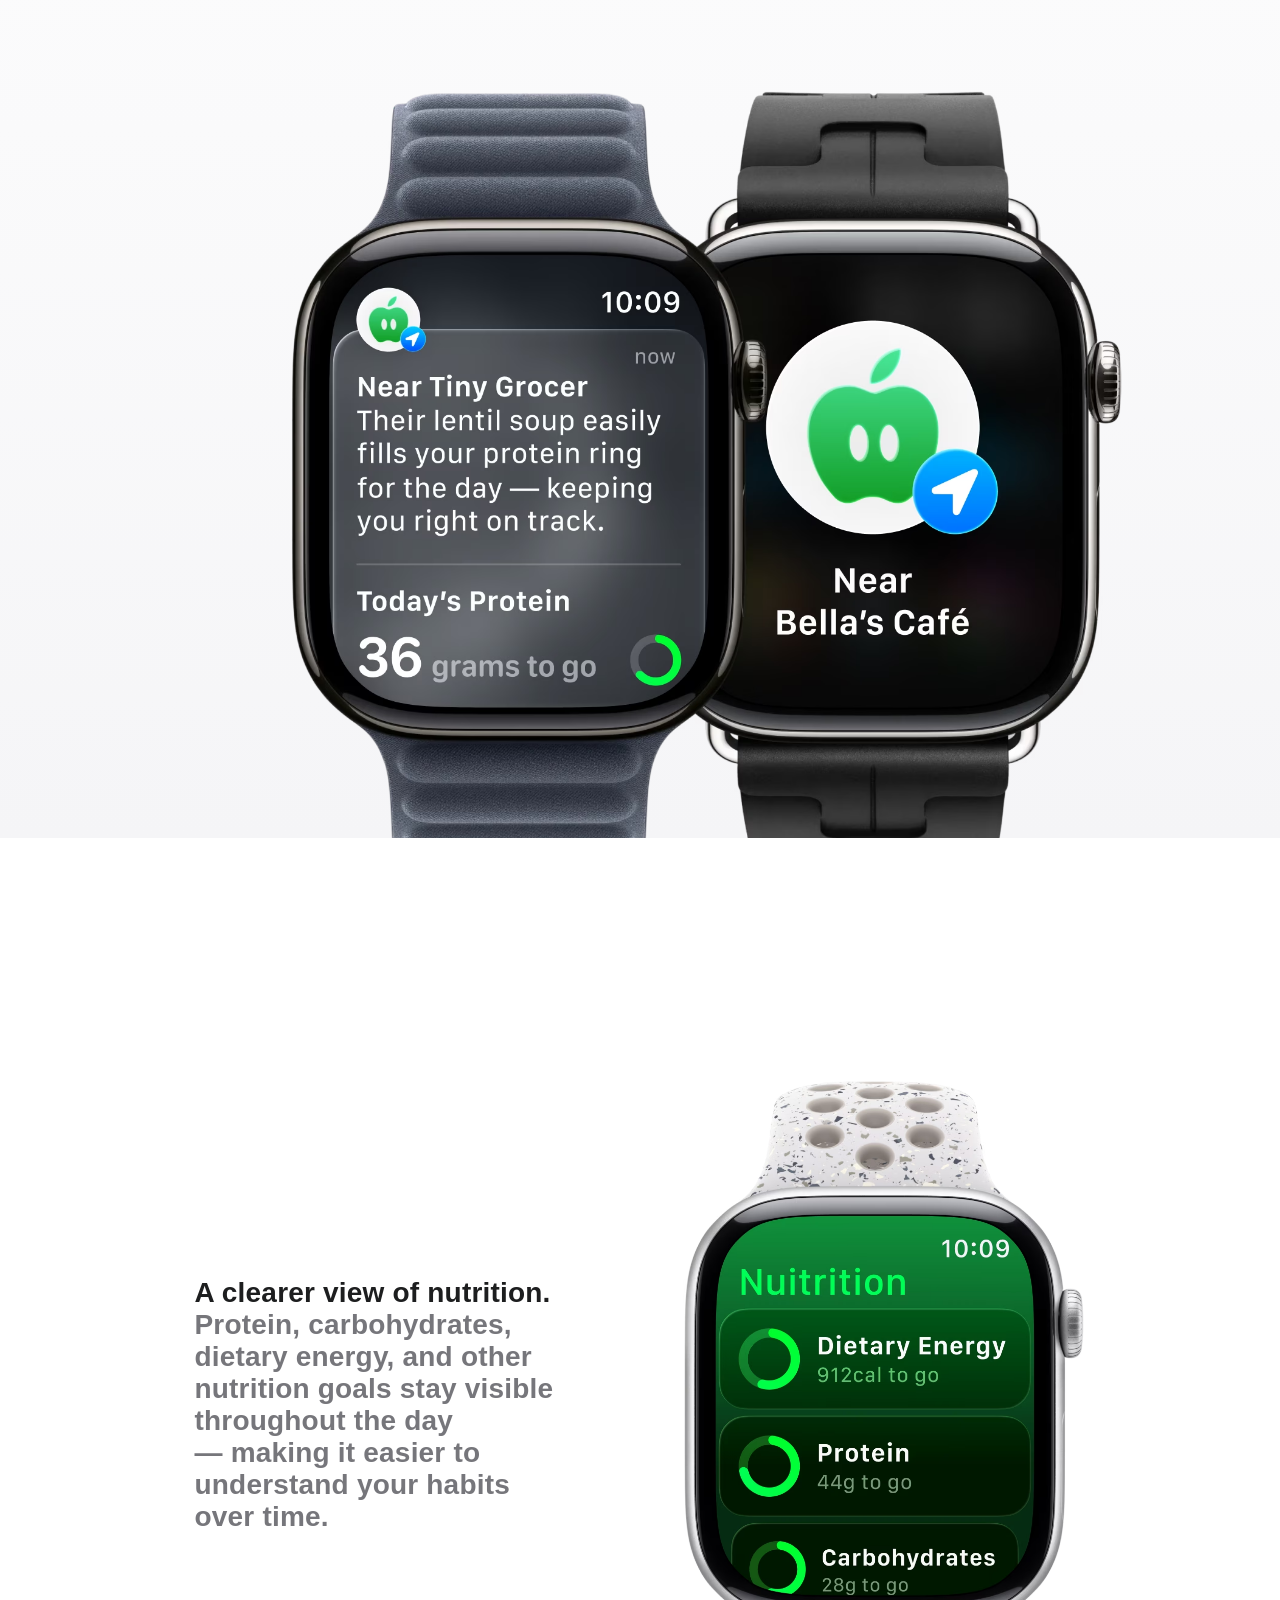
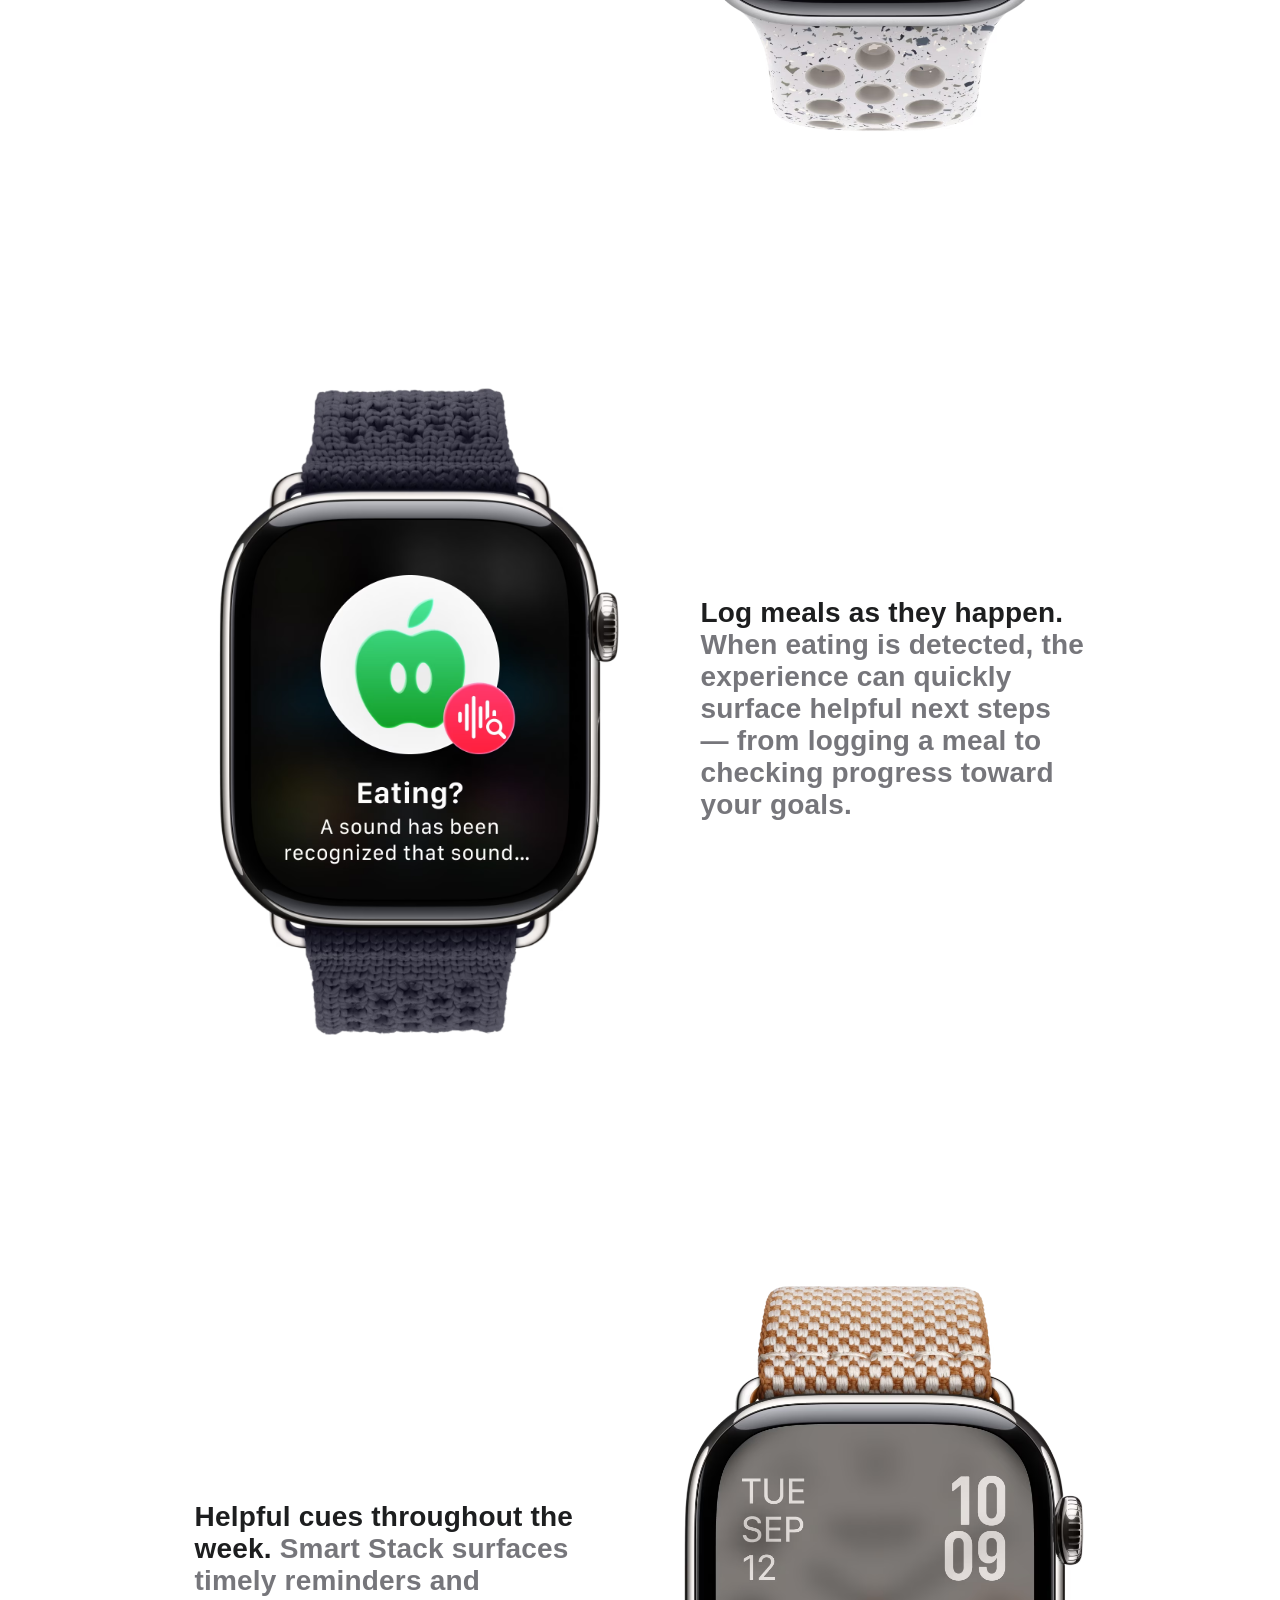
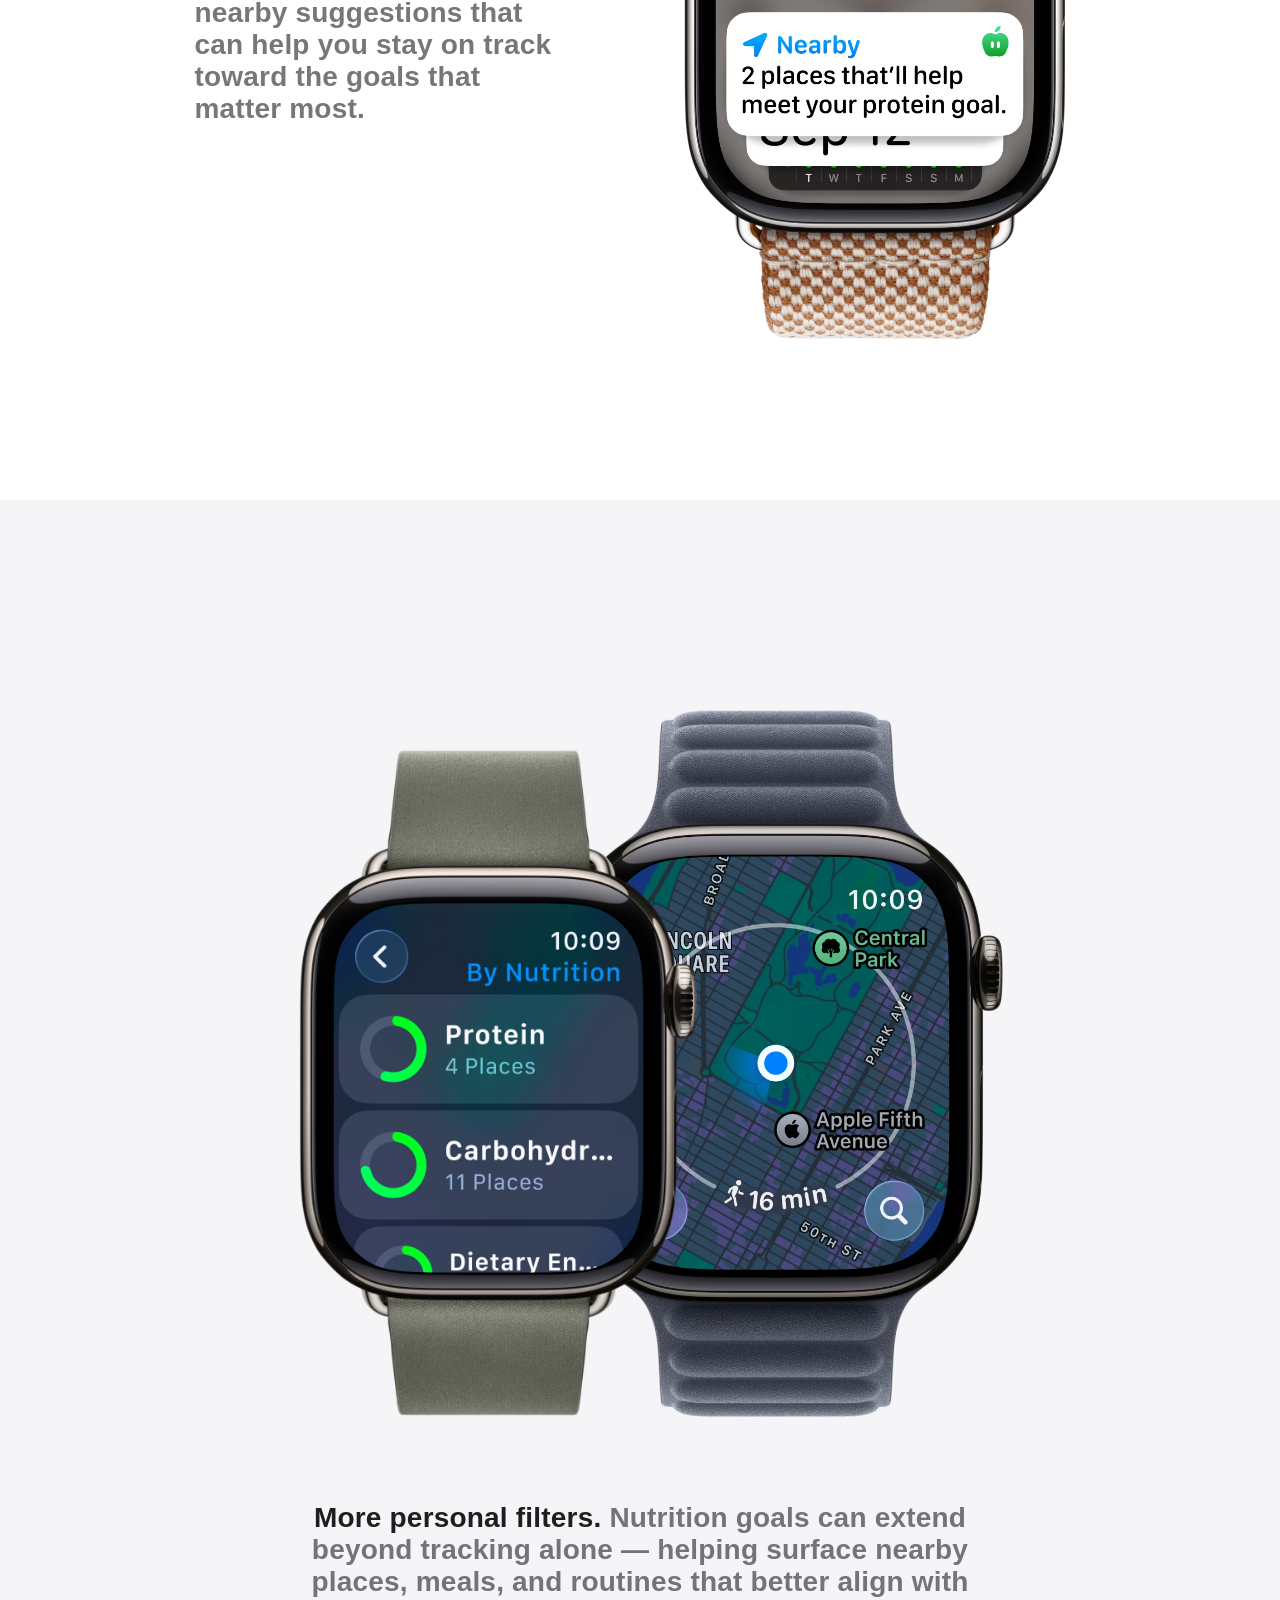
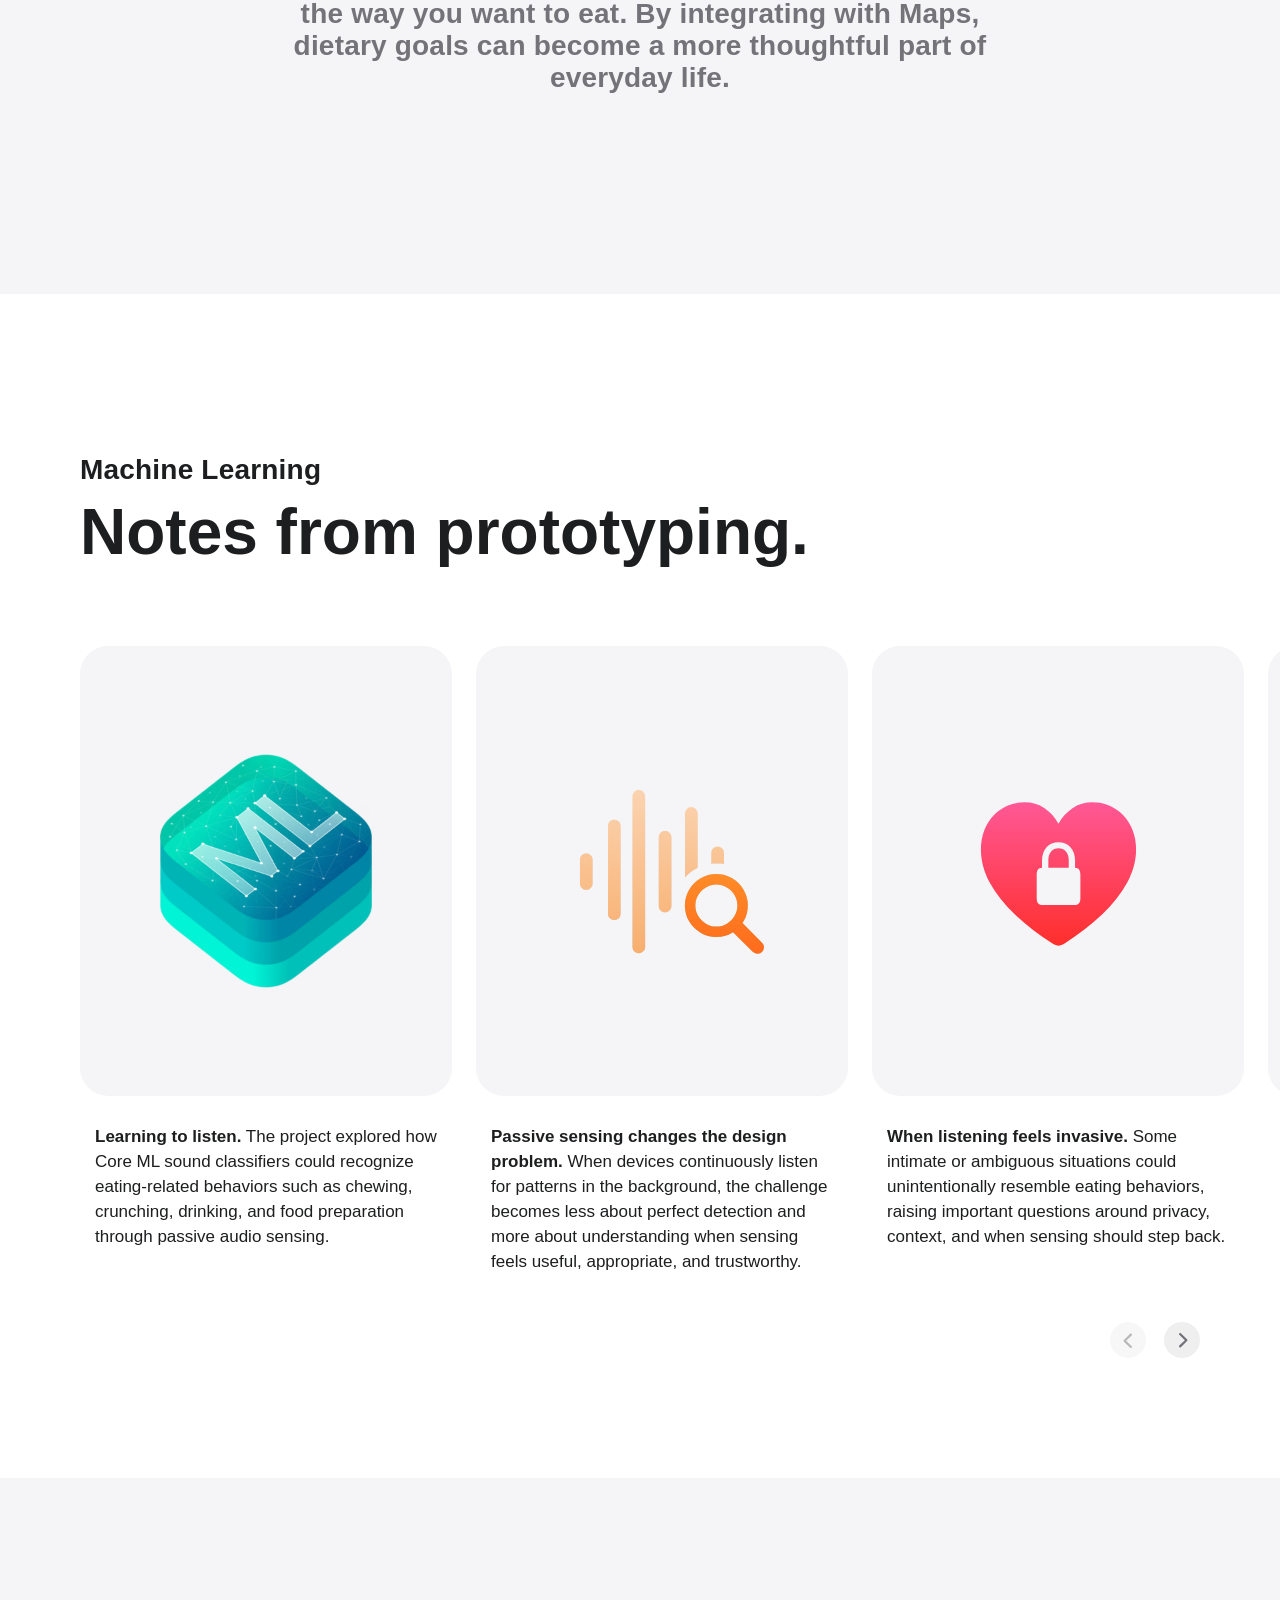
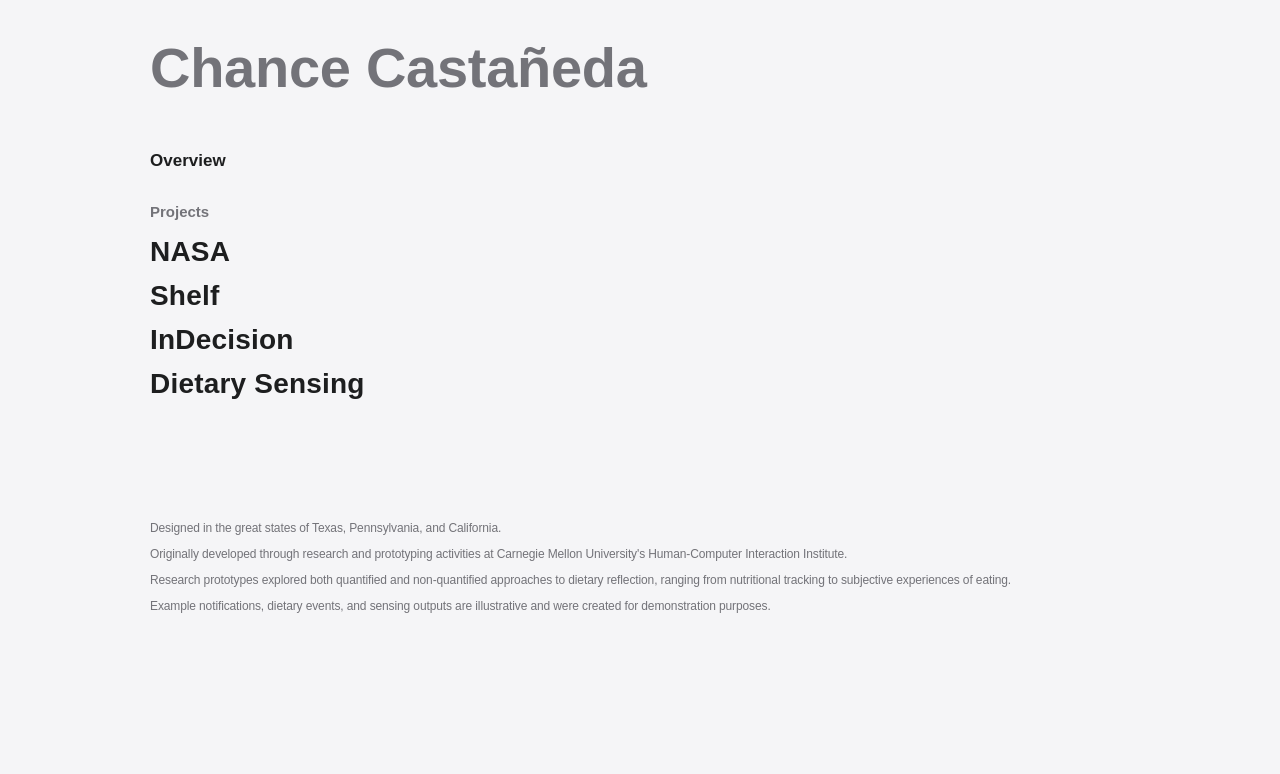
==== commit 36e72f3d: "performance improvements" ====
--- a/dietary-sensing.html
+++ b/dietary-sensing.html
@@ -7,9 +7,13 @@
   <link rel="icon" type="image/svg+xml" href="assets/images/Overview/icon.svg">
 
   <link rel="stylesheet" href="style.css">
-  <link rel="preload" as="image" type="image/avif" href="assets/images/Dietary Sensing/sense-1.avif">
-  <link rel="preload" as="image" type="image/avif" href="assets/images/Dietary Sensing/sense-2.avif">
-  <link rel="preload" as="image" type="image/avif" href="assets/images/Dietary Sensing/sense-3.avif">
+  <link rel="preload" as="image" type="image/avif" href="assets/images/Dietary Sensing/sense-1.avif" fetchpriority="high">
+  <link rel="preload" as="image" type="image/avif" href="assets/images/Dietary Sensing/sense-2.avif" fetchpriority="high">
+  <link rel="preload" as="image" type="image/avif" href="assets/images/Dietary Sensing/sense-3.avif" fetchpriority="high">
+  <link rel="preload" as="image" type="image/avif" href="assets/images/Dietary Sensing/sense-4.avif" fetchpriority="high">
+  <link rel="preload" as="image" type="image/avif" href="assets/images/Dietary Sensing/sense-5.avif" fetchpriority="high">
+  <link rel="preload" as="image" type="image/avif" href="assets/images/Dietary Sensing/sense-6.avif" fetchpriority="high">
+  <link rel="preload" as="image" type="image/avif" href="assets/images/Dietary Sensing/sense-7.avif" fetchpriority="high">
 </head>
 <body class="theme-light">
   <div class="mobile-pause">
@@ -55,7 +59,7 @@
       </div>
 
       <div class="dietary-design-frame" aria-hidden="true">
-        <img class="dietary-design-img" src="assets/images/Dietary Sensing/duo-1.avif" alt="">
+        <img class="dietary-design-img" src="assets/images/Dietary Sensing/duo-1.avif" alt="" loading="lazy">
       </div>
     </section>
 
@@ -66,13 +70,13 @@
           <p class="body-copy"><span>A clearer view of nutrition.</span> Protein, carbohydrates, dietary energy, and other nutrition goals stay visible throughout the day — making it easier to understand your habits over time.</p>
         </div>
         <div class="dietary-trio-frame">
-          <img class="dietary-trio-img" src="assets/images/Dietary Sensing/watch-1.avif" alt="">
+          <img class="dietary-trio-img" src="assets/images/Dietary Sensing/watch-1.avif" alt="" loading="lazy">
         </div>
       </div>
 
       <div class="view dietary-trio-row dietary-trio-row-right">
         <div class="dietary-trio-frame">
-          <img class="dietary-trio-img" src="assets/images/Dietary Sensing/watch-2.avif" alt="">
+          <img class="dietary-trio-img" src="assets/images/Dietary Sensing/watch-2.avif" alt="" loading="lazy">
         </div>
         <div class="dietary-trio-copy">
           <p class="body-copy"><span>Log meals as they happen.</span> When eating is detected, the experience can quickly surface helpful next steps — from logging a meal to checking progress toward your goals.</p>
@@ -84,7 +88,7 @@
           <p class="body-copy"><span>Helpful cues throughout the week.</span> Smart Stack surfaces timely reminders and nearby suggestions that can help you stay on track toward the goals that matter most.</p>
         </div>
         <div class="dietary-trio-frame">
-          <img class="dietary-trio-img" src="assets/images/Dietary Sensing/watch-3.avif" alt="">
+          <img class="dietary-trio-img" src="assets/images/Dietary Sensing/watch-3.avif" alt="" loading="lazy">
         </div>
       </div>
 
@@ -94,8 +98,8 @@
     <section class="section dietary-duo-section" data-duo-anim="1">
 
       <div class="dietary-duo-frame" aria-hidden="true">
-        <img class="dietary-duo-img dietary-duo-img-back" src="assets/images/Dietary Sensing/duo-2-46m.avif" alt="">
-        <img class="dietary-duo-img dietary-duo-img-front" src="assets/images/Dietary Sensing/duo-2-42m.avif" alt="">
+        <img class="dietary-duo-img dietary-duo-img-back" src="assets/images/Dietary Sensing/duo-2-46m.avif" alt="" loading="lazy">
+        <img class="dietary-duo-img dietary-duo-img-front" src="assets/images/Dietary Sensing/duo-2-42m.avif" alt="" loading="lazy">
       </div>
 
       <div class="view text-view text-center">
@@ -115,31 +119,31 @@
           <ul class="item-container" role="list">
             <li class="gallery-item poster-item poster-item-small" role="listitem">
               <div class="poster-card">
-                <img class="poster-card-img" src="assets/images/Dietary Sensing/ml-1.avif" width="240" height="240" alt="" aria-hidden="true">
+                <img class="poster-card-img" src="assets/images/Dietary Sensing/ml-1.avif" width="240" height="240" alt="" aria-hidden="true" loading="lazy">
               </div>
               <p class="poster-caption"><span>Learning to listen.</span> The project explored how Core ML sound classifiers could recognize eating-related behaviors such as chewing, crunching, drinking, and food preparation through passive audio sensing.</p>
             </li>
             <li class="gallery-item poster-item poster-item-small" role="listitem">
               <div class="poster-card">
-                <img class="poster-card-img" src="assets/images/Dietary Sensing/ml-2.svg" width="204" height="192" alt="" aria-hidden="true">
+                <img class="poster-card-img" src="assets/images/Dietary Sensing/ml-2.svg" width="204" height="192" alt="" aria-hidden="true" loading="lazy">
               </div>
               <p class="poster-caption"><span>Passive sensing changes the design problem.</span> When devices continuously listen for patterns in the background, the challenge becomes less about perfect detection and more about understanding when sensing feels useful, appropriate, and trustworthy.</p>
             </li>
             <li class="gallery-item poster-item poster-item-small" role="listitem">
               <div class="poster-card">
-                <img class="poster-card-img" src="assets/images/Dietary Sensing/ml-3.svg" width="195" height="192" alt="" aria-hidden="true">
+                <img class="poster-card-img" src="assets/images/Dietary Sensing/ml-3.svg" width="195" height="192" alt="" aria-hidden="true" loading="lazy">
               </div>
               <p class="poster-caption"><span>When listening feels invasive.</span> Some intimate or ambiguous situations could unintentionally resemble eating behaviors, raising important questions around privacy, context, and when sensing should step back.</p>
             </li>
             <li class="gallery-item poster-item poster-item-medium" role="listitem">
               <div class="poster-card">
-                <img class="poster-card-img" src="assets/images/Dietary Sensing/ml-4.svg" width="576" height="166" alt="" aria-hidden="true">
+                <img class="poster-card-img" src="assets/images/Dietary Sensing/ml-4.svg" width="576" height="166" alt="" aria-hidden="true" loading="lazy">
               </div>
               <p class="poster-caption"><span>Every device changes the experience.</span> Different devices introduced different sensing opportunities and constraints — from motion on Apple Watch, to passive listening on iPhone, to situational audio capture through AirPods.</p>
             </li>
             <li class="gallery-item poster-item poster-item-small" role="listitem">
               <div class="poster-card">
-                <img class="poster-card-img" src="assets/images/Dietary Sensing/ml-5.svg" width="272" height="192" alt="" aria-hidden="true">
+                <img class="poster-card-img" src="assets/images/Dietary Sensing/ml-5.svg" width="272" height="192" alt="" aria-hidden="true" loading="lazy">
               </div>
               <p class="poster-caption"><span>Battery life shapes interaction design.</span> Continuous sensing introduced important tradeoffs between detection fidelity, responsiveness, and power consumption across devices and usage patterns.</p>
             </li>
--- a/style.css
+++ b/style.css
@@ -607,7 +607,7 @@
 /* ── Shelf — Devices ─────────────────────────────────────── */
 
 .shelf-devices-outer {
-  background: var(--background-primary);
+  background: var(--background-secondary);
 }
 
 .shelf-devices-section {
@@ -720,7 +720,7 @@
   inset: 0;
   background-size: cover;
   background-position: top center;
-  transition: opacity 800ms linear;
+  transition: background-image 300ms cubic-bezier(0.4, 0, 0.2, 1);
 }
 
 /* Replay button */
@@ -1087,15 +1087,15 @@
   z-index: 1;
 }
 
-.indecision .indecision-hero-image-1 {
+.hero-ready .indecision-hero-image-1 {
   animation: indecisionHeroFan1Quick 1450ms cubic-bezier(0.16, 1, 0.3, 1) both;
 }
 
-.indecision .indecision-hero-image-2 {
+.hero-ready .indecision-hero-image-2 {
   animation: indecisionHeroFan2Quick 1450ms cubic-bezier(0.16, 1, 0.3, 1) 90ms both;
 }
 
-.indecision .indecision-hero-image-3 {
+.hero-ready .indecision-hero-image-3 {
   animation: indecisionHeroFan3Quick 1450ms cubic-bezier(0.16, 1, 0.3, 1) 170ms both;
 }
 
@@ -1356,7 +1356,7 @@
   z-index: 7;
 }
 
-.dietary .dietary-hero-image {
+.hero-ready .dietary-hero-image {
   animation: dietaryHeroCascade 1500ms cubic-bezier(0.16, 1, 0.3, 1) both;
 }
 
@@ -1735,6 +1735,18 @@
   to {
     opacity: 1;
     transform: translateY(0) scale(1);
+  }
+}
+
+@keyframes overviewGalleryRise {
+  from {
+    opacity: 0;
+    transform: translateY(60px);
+  }
+
+  to {
+    opacity: 1;
+    transform: translateY(0);
   }
 }
 
@@ -1828,6 +1840,29 @@
 }
 
 
+/* ── Overview — Entrance Animations ─────────────────────── */
+
+.overview .nav {
+  animation: shelfCopyZoomSettle 1400ms cubic-bezier(0.16, 1, 0.3, 1) both;
+}
+
+.overview .text-view {
+  animation: shelfCopyZoomSettle 1400ms cubic-bezier(0.16, 1, 0.3, 1) 220ms both;
+}
+
+.overview-gallery > * {
+  animation: overviewGalleryRise 1400ms cubic-bezier(0.16, 1, 0.3, 1) 420ms both;
+}
+
+@media (prefers-reduced-motion: reduce) {
+  .overview .nav,
+  .overview .text-view,
+  .overview-gallery > * {
+    animation: none;
+  }
+}
+
+
 /* ── Overview Gallery ────────────────────────────────────── */
 
 .gallery {
@@ -2291,6 +2326,10 @@
   background-image: url("assets/images/Overview/side-4.avif");
 }
 
+.refinements-card-side-5 {
+  background-image: url("assets/images/Overview/side-5.avif");
+}
+
 
 /* ── NASA — Anomaly Response ────────────────────────────── */
 
@@ -2299,6 +2338,7 @@
 }
 
 .anomaly-split {
+  container-type: inline-size;
   width: min(1316px, 100%);
   display: flex;
   justify-content: flex-end;
@@ -2414,10 +2454,18 @@
 .anomaly-text-stack {
   width: 440px;
   flex: 0 1 440px;
-  min-width: 380px;
+  min-width: 440px;
   display: flex;
   flex-direction: column;
   gap: 12px;
+}
+
+@container (max-width: 1259px) {
+  .anomaly-text-stack {
+    flex: 1 1 auto;
+    min-width: 380px;
+    width: auto;
+  }
 }
 
 .anomaly-text-stack .body-copy {
@@ -2785,7 +2833,7 @@
   font-size: 17px;
   font-weight: 600;
   line-height: 22px;
-  letter-spacing: -0.022em;
+  letter-spacing: 0;
 }
 
 .footer-projects-group {
@@ -2799,7 +2847,7 @@
   font-size: 15px;
   font-weight: 600;
   line-height: 20px;
-  letter-spacing: -0.022em;
+  letter-spacing: 0;
 }
 
 .footer-project-links {
@@ -3277,21 +3325,25 @@
   }
 
   .headline {
-    font-size: 32px;
-    line-height: 36px;
-    letter-spacing: 0.004em;
+    font-size: 40px;
+    line-height: 44px;
+    letter-spacing: 0;
   }
 
   .eyebrow {
     font-size: 21px;
     line-height: 25px;
-    letter-spacing: 0.011em;
+    letter-spacing: 0.011em; 
+  }
+
+  .text-view {
+    gap: 8px;
   }
 
   .body-copy {
     font-size: 21px;
     line-height: 25px;
-    letter-spacing: 0.011em;
+    letter-spacing: 0.011em; 
   }
 
   .poster-caption,
@@ -3349,9 +3401,7 @@
     height: 380px;
     flex-shrink: 0;
   }
-}
-
-@media (max-width: 734px) {
+
   .gallery {
     --gallery-frame-width: min(420px, 87.5vw);
     --gallery-item-width: var(--gallery-frame-width);
@@ -3396,6 +3446,10 @@
     background-image: url("assets/images/Overview/side-4-small.avif");
   }
 
+  .refinements-card-side-5 {
+    background-image: url("assets/images/Overview/side-5-small.avif");
+  }
+
   .section {
     padding-top: 96px;
     padding-bottom: 96px;
@@ -3428,7 +3482,7 @@
   .footer-overview-link {
     font-size: 15px;
     line-height: 20px;
-    letter-spacing: -0.022em;
+    letter-spacing: 0;
   }
 
   /* ── Overview gallery poster stacks ── */
@@ -3558,6 +3612,10 @@
   .split-image {
     height: 859px;
     width: auto;
+  }
+
+  .nasa-eio-section .split-view {
+    align-items: center;
   }
 }
 
@@ -3684,7 +3742,7 @@
   height: 106.45%;
   background-size: cover;
   background-position: center;
-  transition: background-image 360ms ease;
+  transition: background-image 300ms cubic-bezier(0.4, 0, 0.2, 1);
 }
 
 .segmented-control {
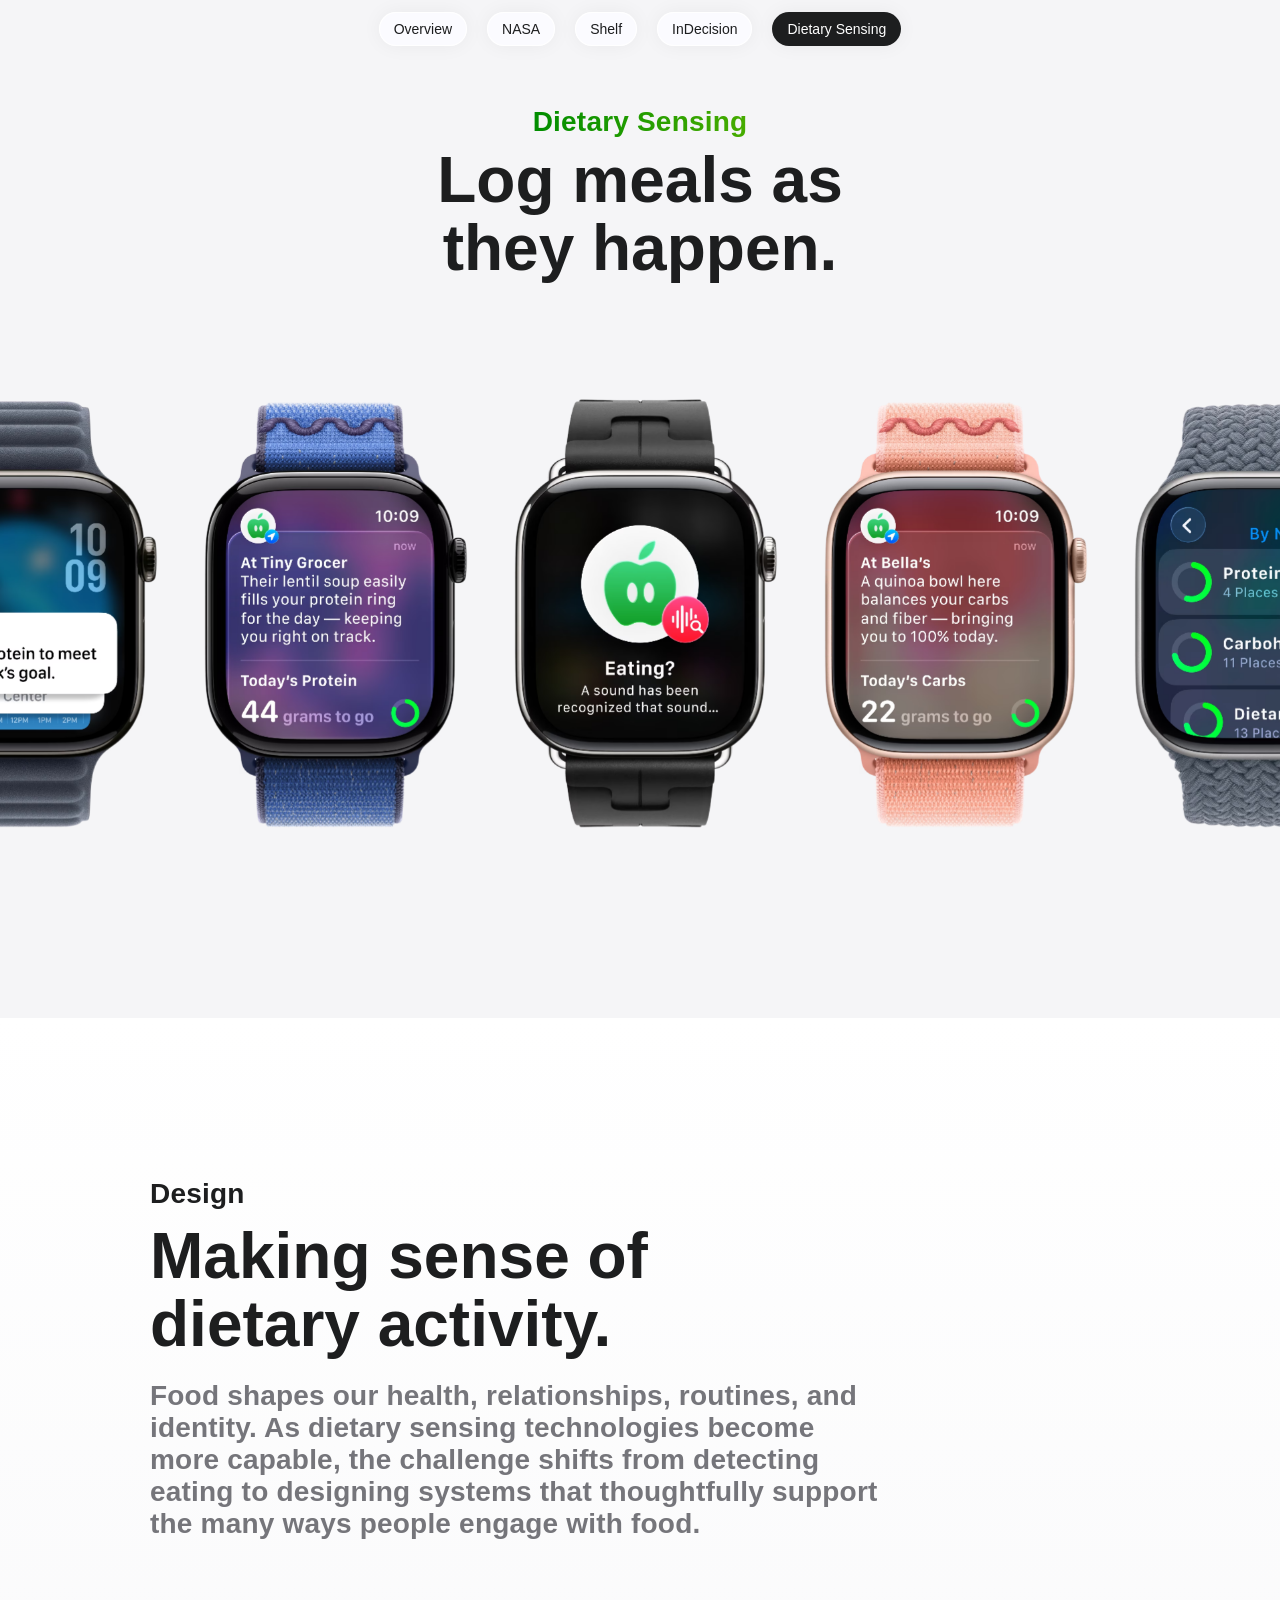
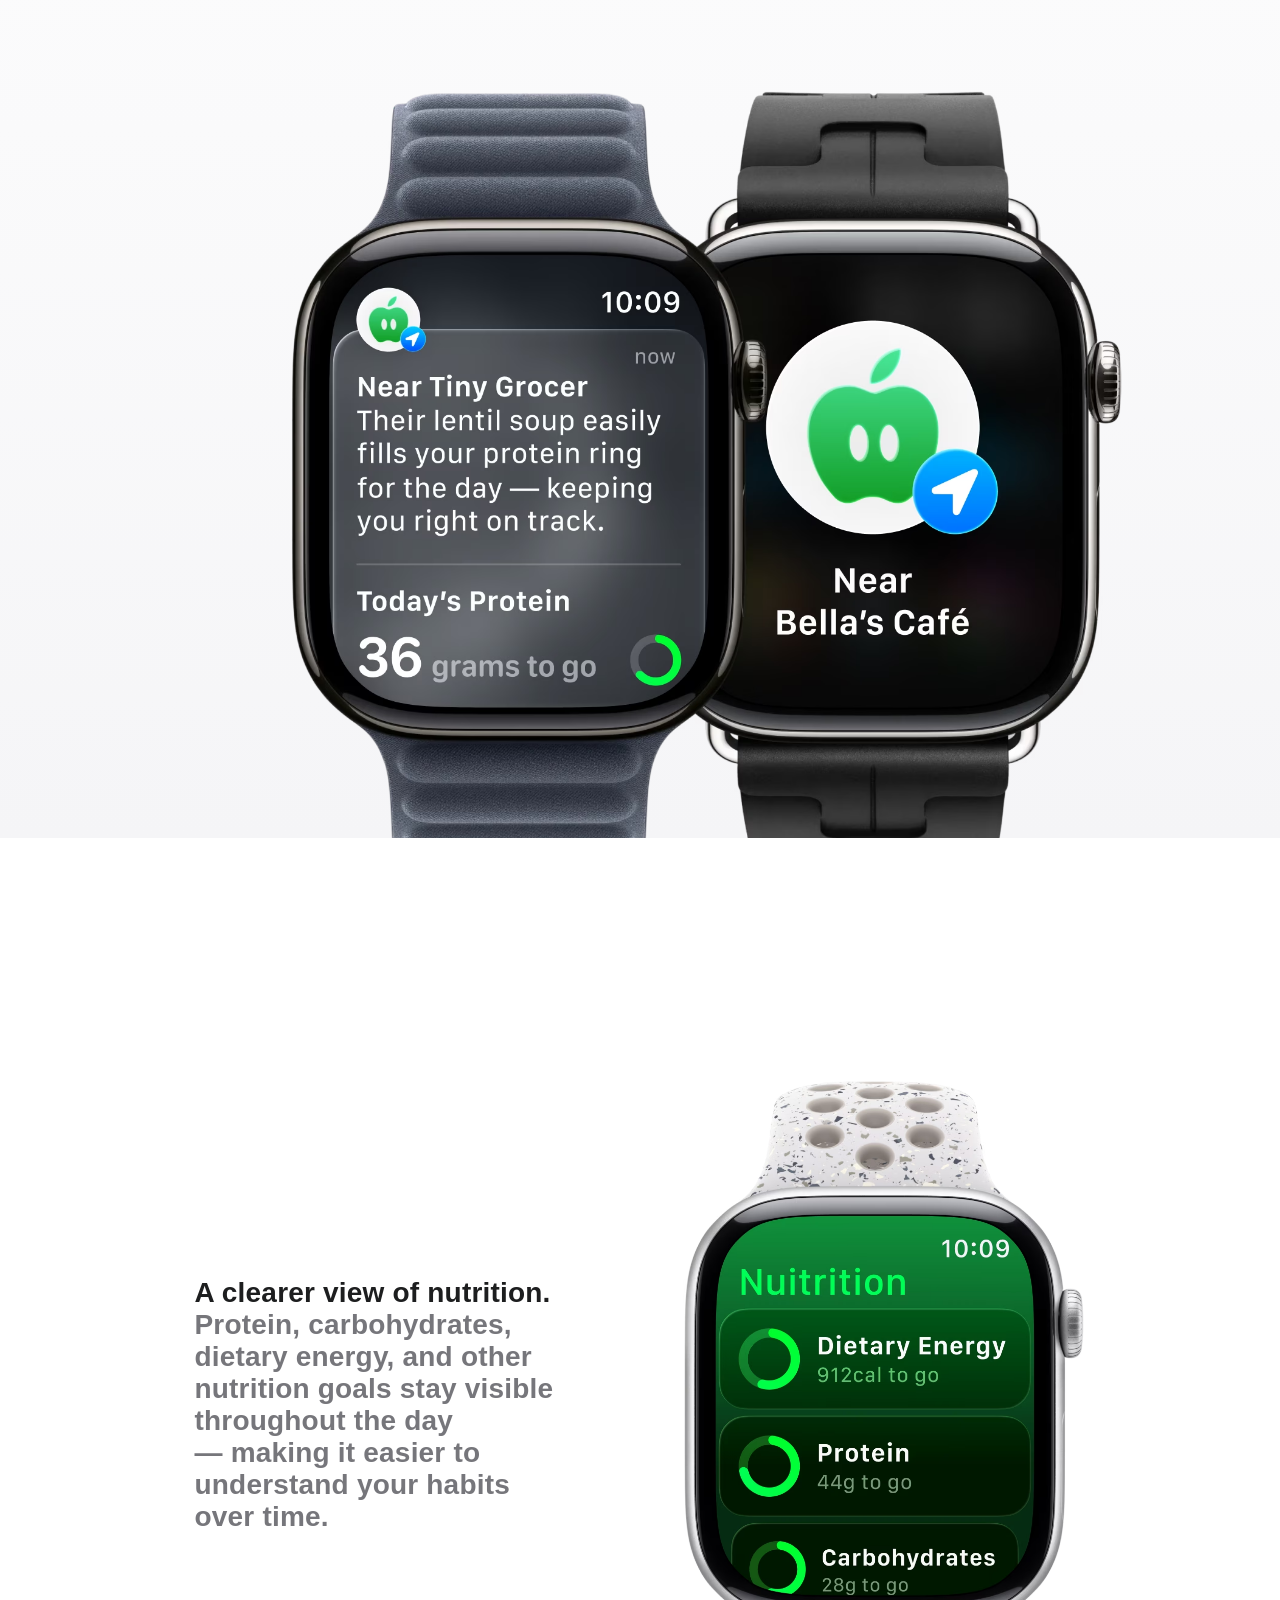
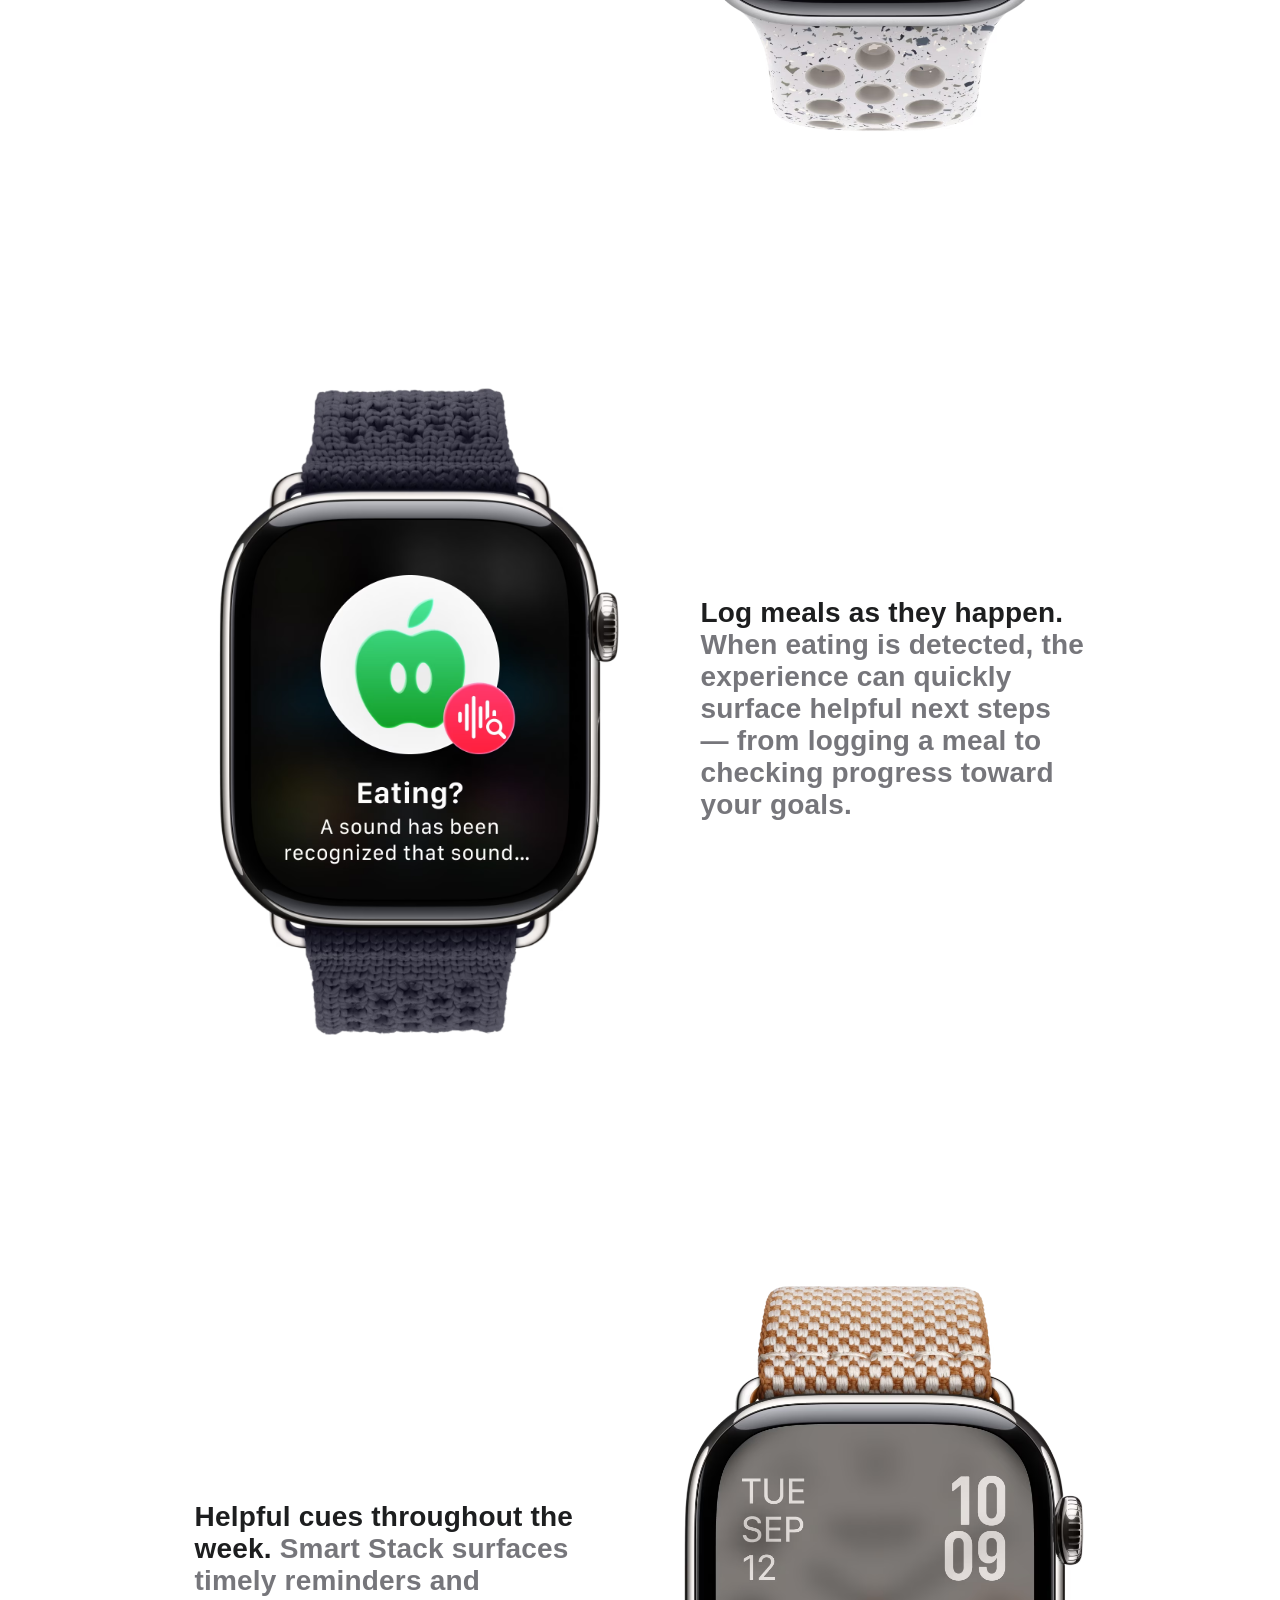
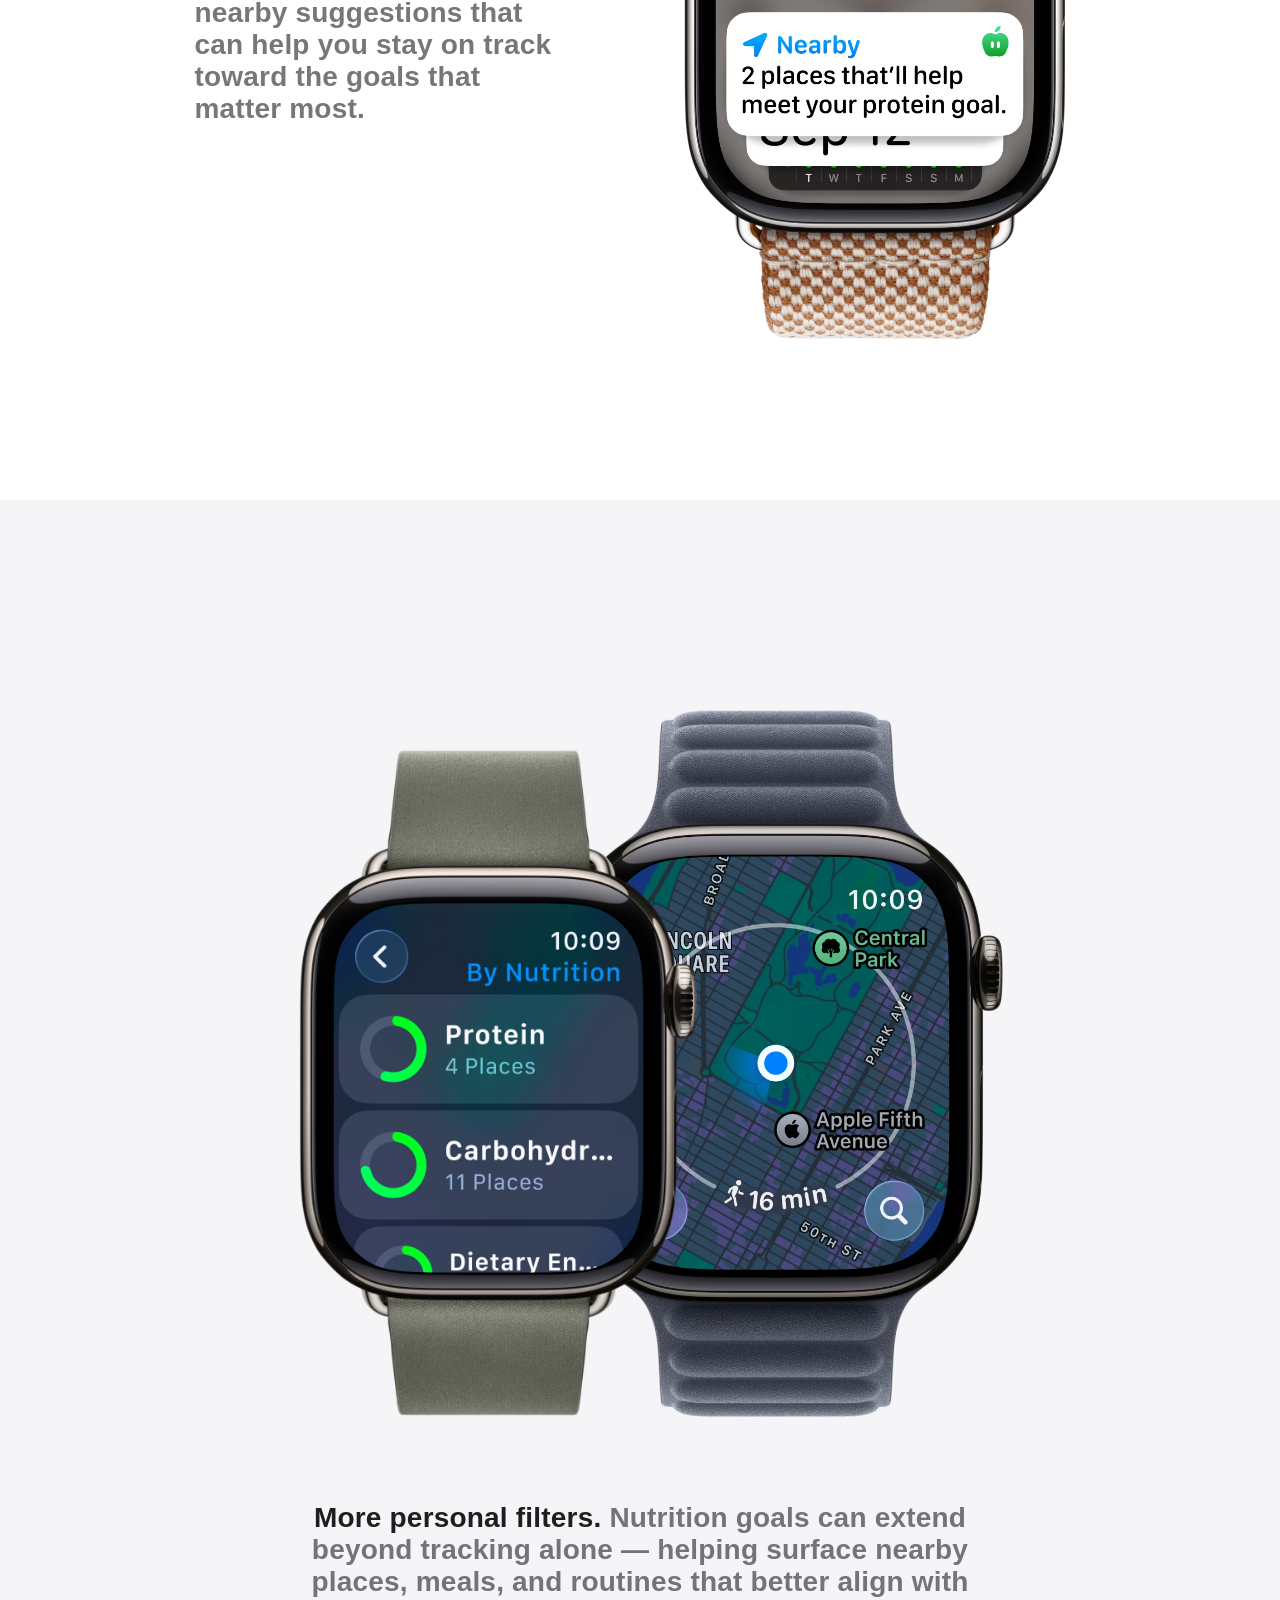
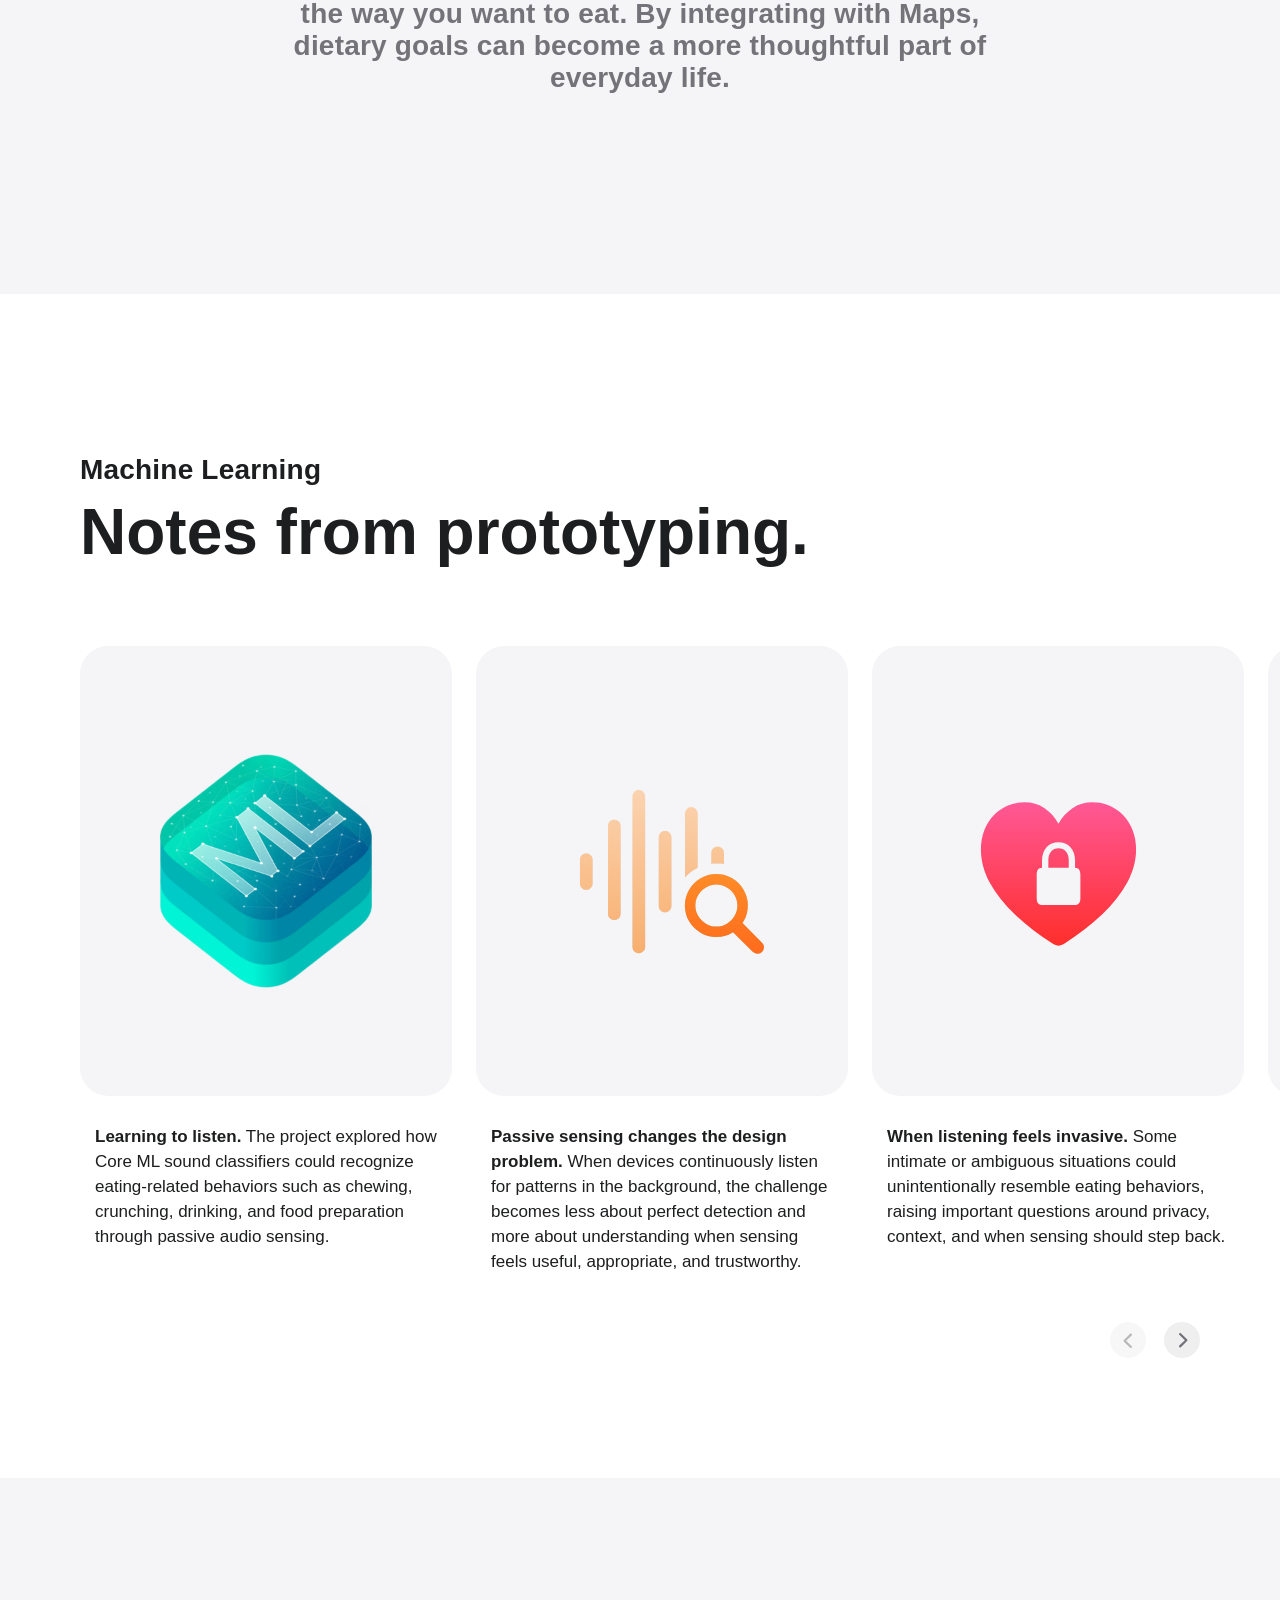
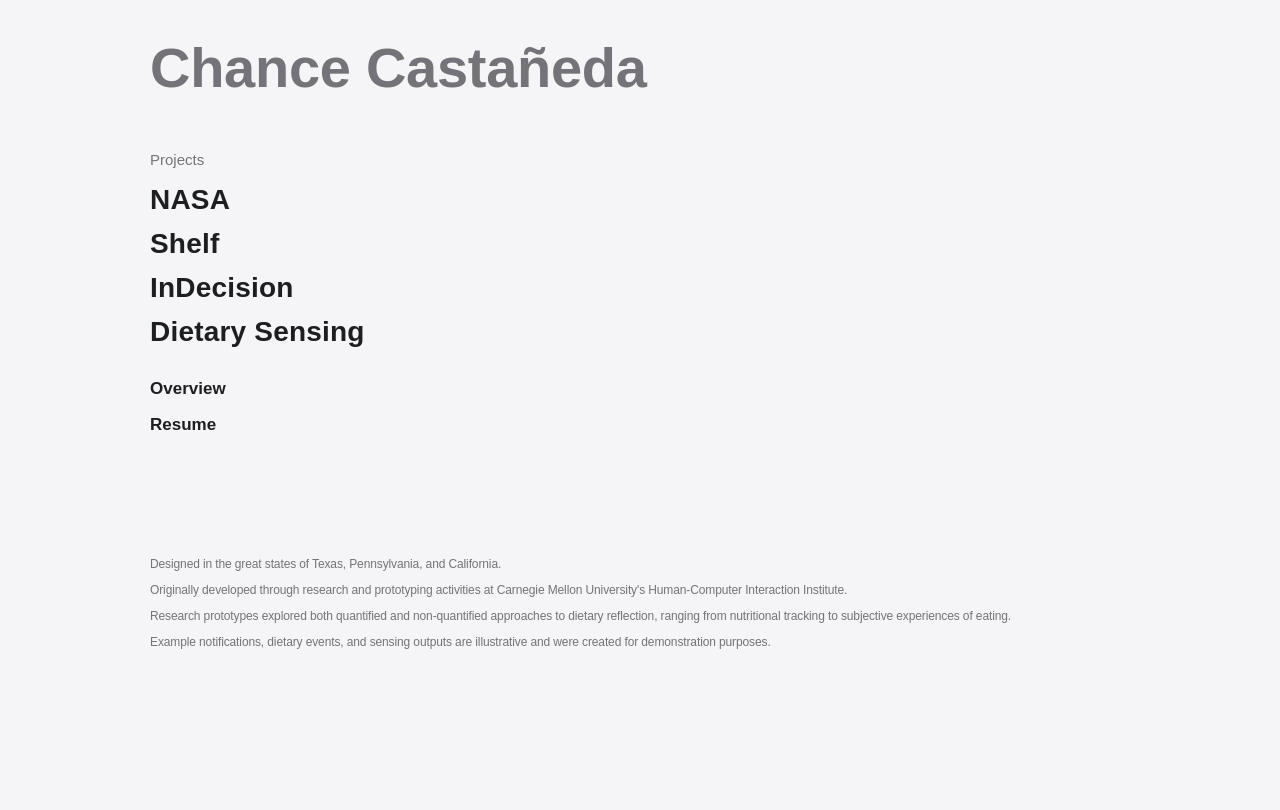
==== commit 86e4dff9: "optimize and update" ====
--- a/dietary-sensing.html
+++ b/dietary-sensing.html
@@ -119,31 +119,31 @@
           <ul class="item-container" role="list">
             <li class="gallery-item poster-item poster-item-small" role="listitem">
               <div class="poster-card">
-                <img class="poster-card-img" src="assets/images/Dietary Sensing/ml-1.avif" width="240" height="240" alt="" aria-hidden="true" loading="lazy">
+                <img class="poster-card-img" src="assets/images/Dietary Sensing/ml-1.avif" width="240" height="240" alt="" aria-hidden="true">
               </div>
               <p class="poster-caption"><span>Learning to listen.</span> The project explored how Core ML sound classifiers could recognize eating-related behaviors such as chewing, crunching, drinking, and food preparation through passive audio sensing.</p>
             </li>
             <li class="gallery-item poster-item poster-item-small" role="listitem">
               <div class="poster-card">
-                <img class="poster-card-img" src="assets/images/Dietary Sensing/ml-2.svg" width="204" height="192" alt="" aria-hidden="true" loading="lazy">
+                <img class="poster-card-img" src="assets/images/Dietary Sensing/ml-2.svg" width="204" height="192" alt="" aria-hidden="true">
               </div>
               <p class="poster-caption"><span>Passive sensing changes the design problem.</span> When devices continuously listen for patterns in the background, the challenge becomes less about perfect detection and more about understanding when sensing feels useful, appropriate, and trustworthy.</p>
             </li>
             <li class="gallery-item poster-item poster-item-small" role="listitem">
               <div class="poster-card">
-                <img class="poster-card-img" src="assets/images/Dietary Sensing/ml-3.svg" width="195" height="192" alt="" aria-hidden="true" loading="lazy">
+                <img class="poster-card-img" src="assets/images/Dietary Sensing/ml-3.svg" width="195" height="192" alt="" aria-hidden="true">
               </div>
               <p class="poster-caption"><span>When listening feels invasive.</span> Some intimate or ambiguous situations could unintentionally resemble eating behaviors, raising important questions around privacy, context, and when sensing should step back.</p>
             </li>
             <li class="gallery-item poster-item poster-item-medium" role="listitem">
               <div class="poster-card">
-                <img class="poster-card-img" src="assets/images/Dietary Sensing/ml-4.svg" width="576" height="166" alt="" aria-hidden="true" loading="lazy">
+                <img class="poster-card-img" src="assets/images/Dietary Sensing/ml-4.svg" width="576" height="166" alt="" aria-hidden="true">
               </div>
               <p class="poster-caption"><span>Every device changes the experience.</span> Different devices introduced different sensing opportunities and constraints — from motion on Apple Watch, to passive listening on iPhone, to situational audio capture through AirPods.</p>
             </li>
             <li class="gallery-item poster-item poster-item-small" role="listitem">
               <div class="poster-card">
-                <img class="poster-card-img" src="assets/images/Dietary Sensing/ml-5.svg" width="272" height="192" alt="" aria-hidden="true" loading="lazy">
+                <img class="poster-card-img" src="assets/images/Dietary Sensing/ml-5.svg" width="272" height="192" alt="" aria-hidden="true">
               </div>
               <p class="poster-caption"><span>Battery life shapes interaction design.</span> Continuous sensing introduced important tradeoffs between detection fidelity, responsiveness, and power consumption across devices and usage patterns.</p>
             </li>
@@ -164,7 +164,6 @@
       <div class="footer-view">
         <a class="footer-name" href="index.html">Chance Castañeda</a>
         <div class="footer-links-group">
-          <a class="footer-overview-link" href="index.html">Overview</a>
           <div class="footer-projects-group">
             <p class="footer-projects-label">Projects</p>
             <div class="footer-project-links">
@@ -173,6 +172,10 @@
               <a class="footer-project-link" href="indecision.html">InDecision</a>
               <a class="footer-project-link" href="dietary-sensing.html">Dietary Sensing</a>
             </div>
+          </div>
+          <div class="footer-overview-group">
+            <a class="footer-overview-link" href="index.html">Overview</a>
+            <a class="footer-overview-link" href="resume.pdf" target="_blank" rel="noopener noreferrer">Resume</a>
           </div>
         </div>
       </div>
--- a/style.css
+++ b/style.css
@@ -1087,16 +1087,16 @@
   z-index: 1;
 }
 
-.hero-ready .indecision-hero-image-1 {
-  animation: indecisionHeroFan1Quick 1450ms cubic-bezier(0.16, 1, 0.3, 1) both;
-}
-
-.hero-ready .indecision-hero-image-2 {
-  animation: indecisionHeroFan2Quick 1450ms cubic-bezier(0.16, 1, 0.3, 1) 90ms both;
-}
-
-.hero-ready .indecision-hero-image-3 {
-  animation: indecisionHeroFan3Quick 1450ms cubic-bezier(0.16, 1, 0.3, 1) 170ms both;
+.indecision .indecision-hero-image-1 {
+  animation: indecisionHeroFan1Quick 1450ms cubic-bezier(0.16, 1, 0.3, 1) 500ms both;
+}
+
+.indecision .indecision-hero-image-2 {
+  animation: indecisionHeroFan2Quick 1450ms cubic-bezier(0.16, 1, 0.3, 1) 590ms both;
+}
+
+.indecision .indecision-hero-image-3 {
+  animation: indecisionHeroFan3Quick 1450ms cubic-bezier(0.16, 1, 0.3, 1) 670ms both;
 }
 
 /* ── InDecision — New Decision ───────────────────────────── */
@@ -1356,32 +1356,32 @@
   z-index: 7;
 }
 
-.hero-ready .dietary-hero-image {
-  animation: dietaryHeroCascade 1500ms cubic-bezier(0.16, 1, 0.3, 1) both;
+.dietary .dietary-hero-image {
+  animation: dietaryHeroCascade 1500ms cubic-bezier(0.16, 1, 0.3, 1) 450ms both;
 }
 
 .dietary .dietary-hero-image-2 {
-  animation-delay: 70ms;
+  animation-delay: 520ms;
 }
 
 .dietary .dietary-hero-image-3 {
-  animation-delay: 140ms;
+  animation-delay: 590ms;
 }
 
 .dietary .dietary-hero-image-4 {
-  animation-delay: 210ms;
+  animation-delay: 660ms;
 }
 
 .dietary .dietary-hero-image-5 {
-  animation-delay: 280ms;
+  animation-delay: 730ms;
 }
 
 .dietary .dietary-hero-image-6 {
-  animation-delay: 350ms;
+  animation-delay: 800ms;
 }
 
 .dietary .dietary-hero-image-7 {
-  animation-delay: 420ms;
+  animation-delay: 870ms;
 }
 
 
@@ -2828,6 +2828,12 @@
   gap: 30px;
 }
 
+.footer-overview-group {
+  display: flex;
+  flex-direction: column;
+  gap: 14px;
+}
+
 .footer-overview-link {
   color: var(--label-primary);
   font-size: 17px;
@@ -2845,7 +2851,7 @@
 .footer-projects-label {
   color: var(--label-secondary);
   font-size: 15px;
-  font-weight: 600;
+  font-weight: 500;
   line-height: 20px;
   letter-spacing: 0;
 }
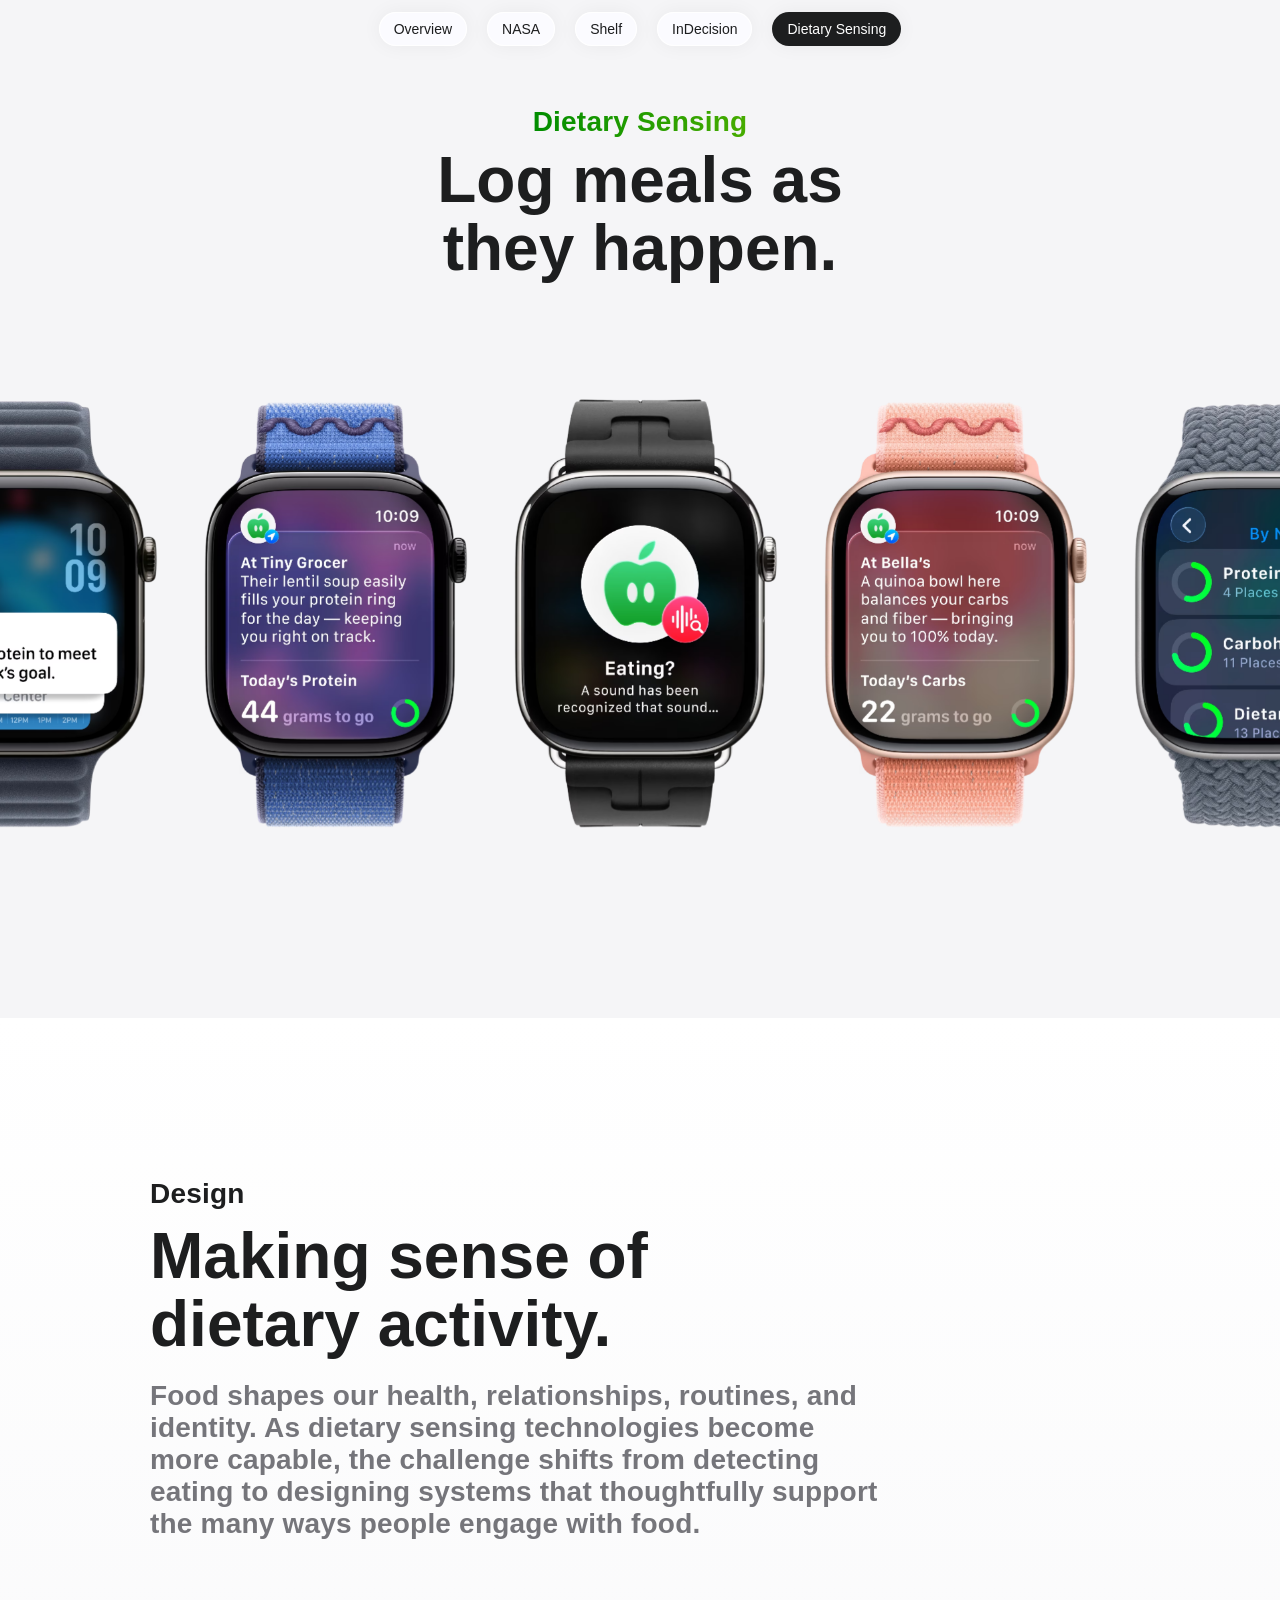
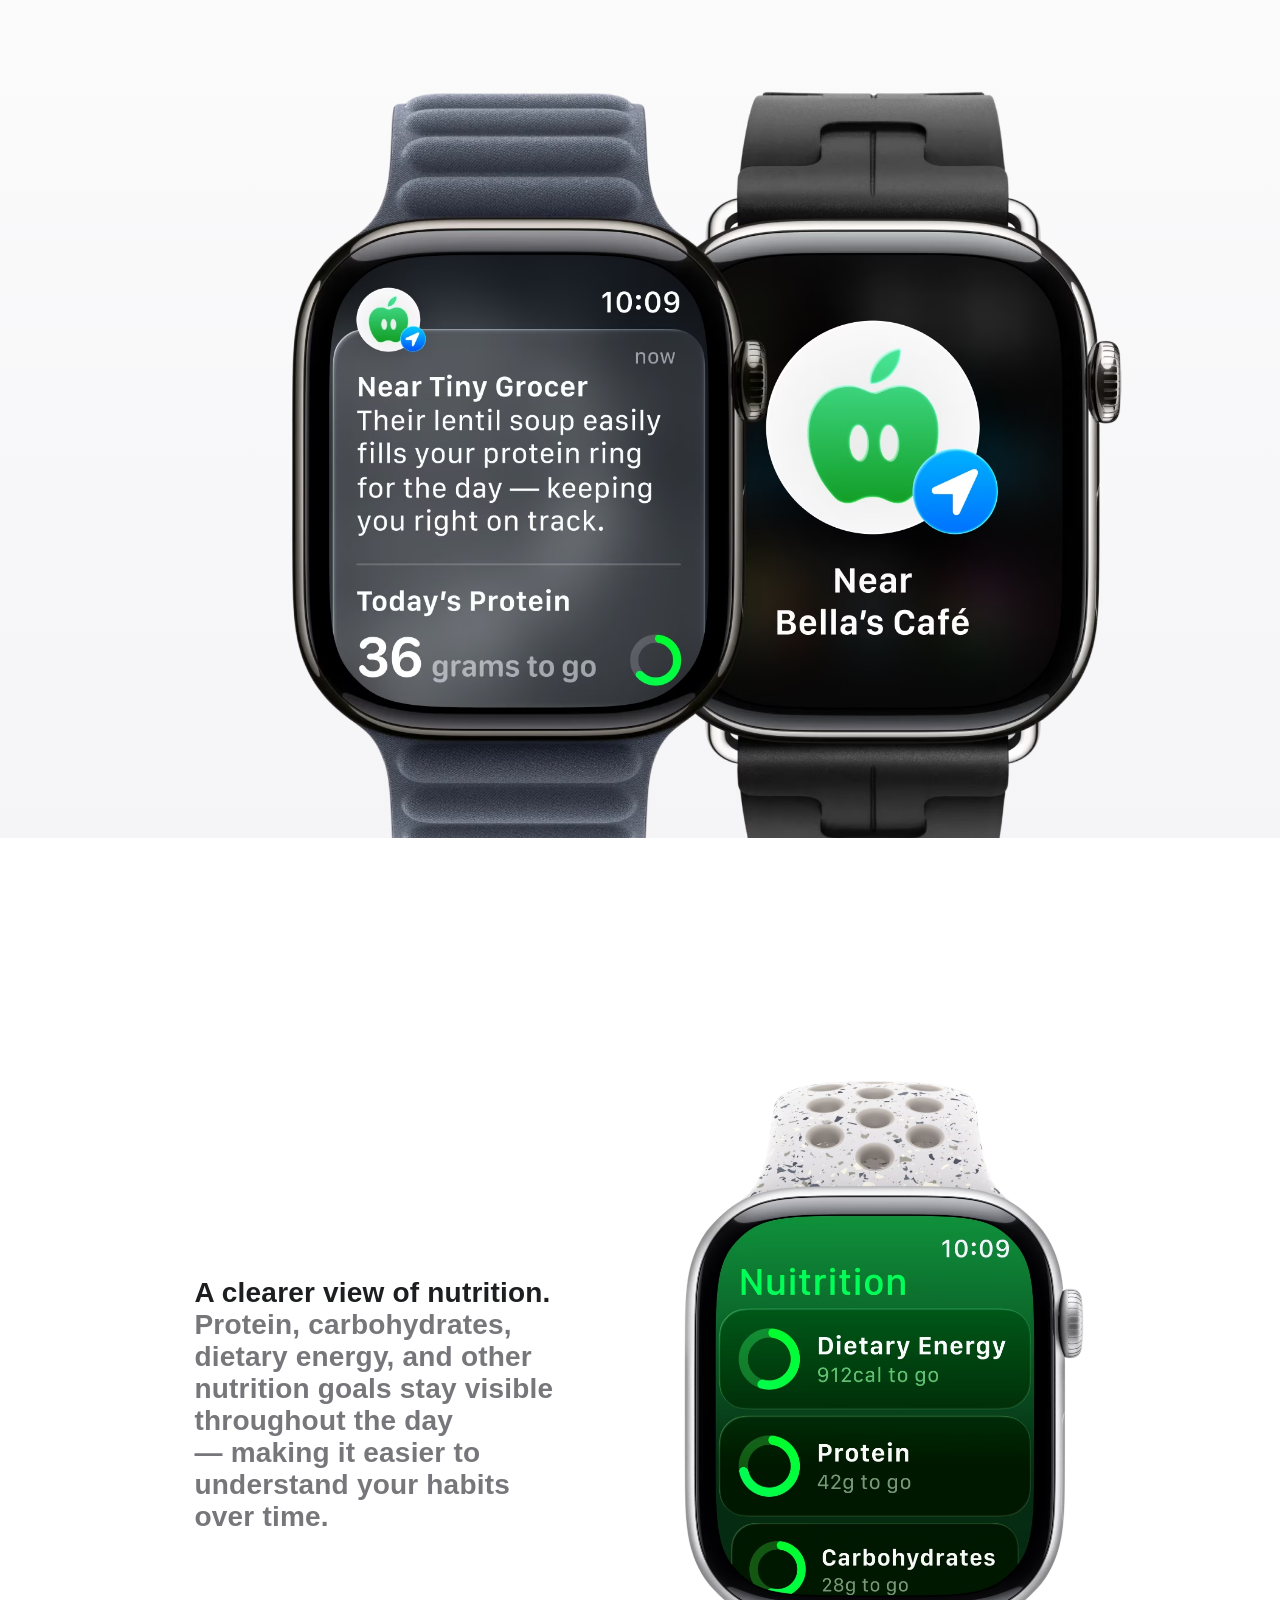
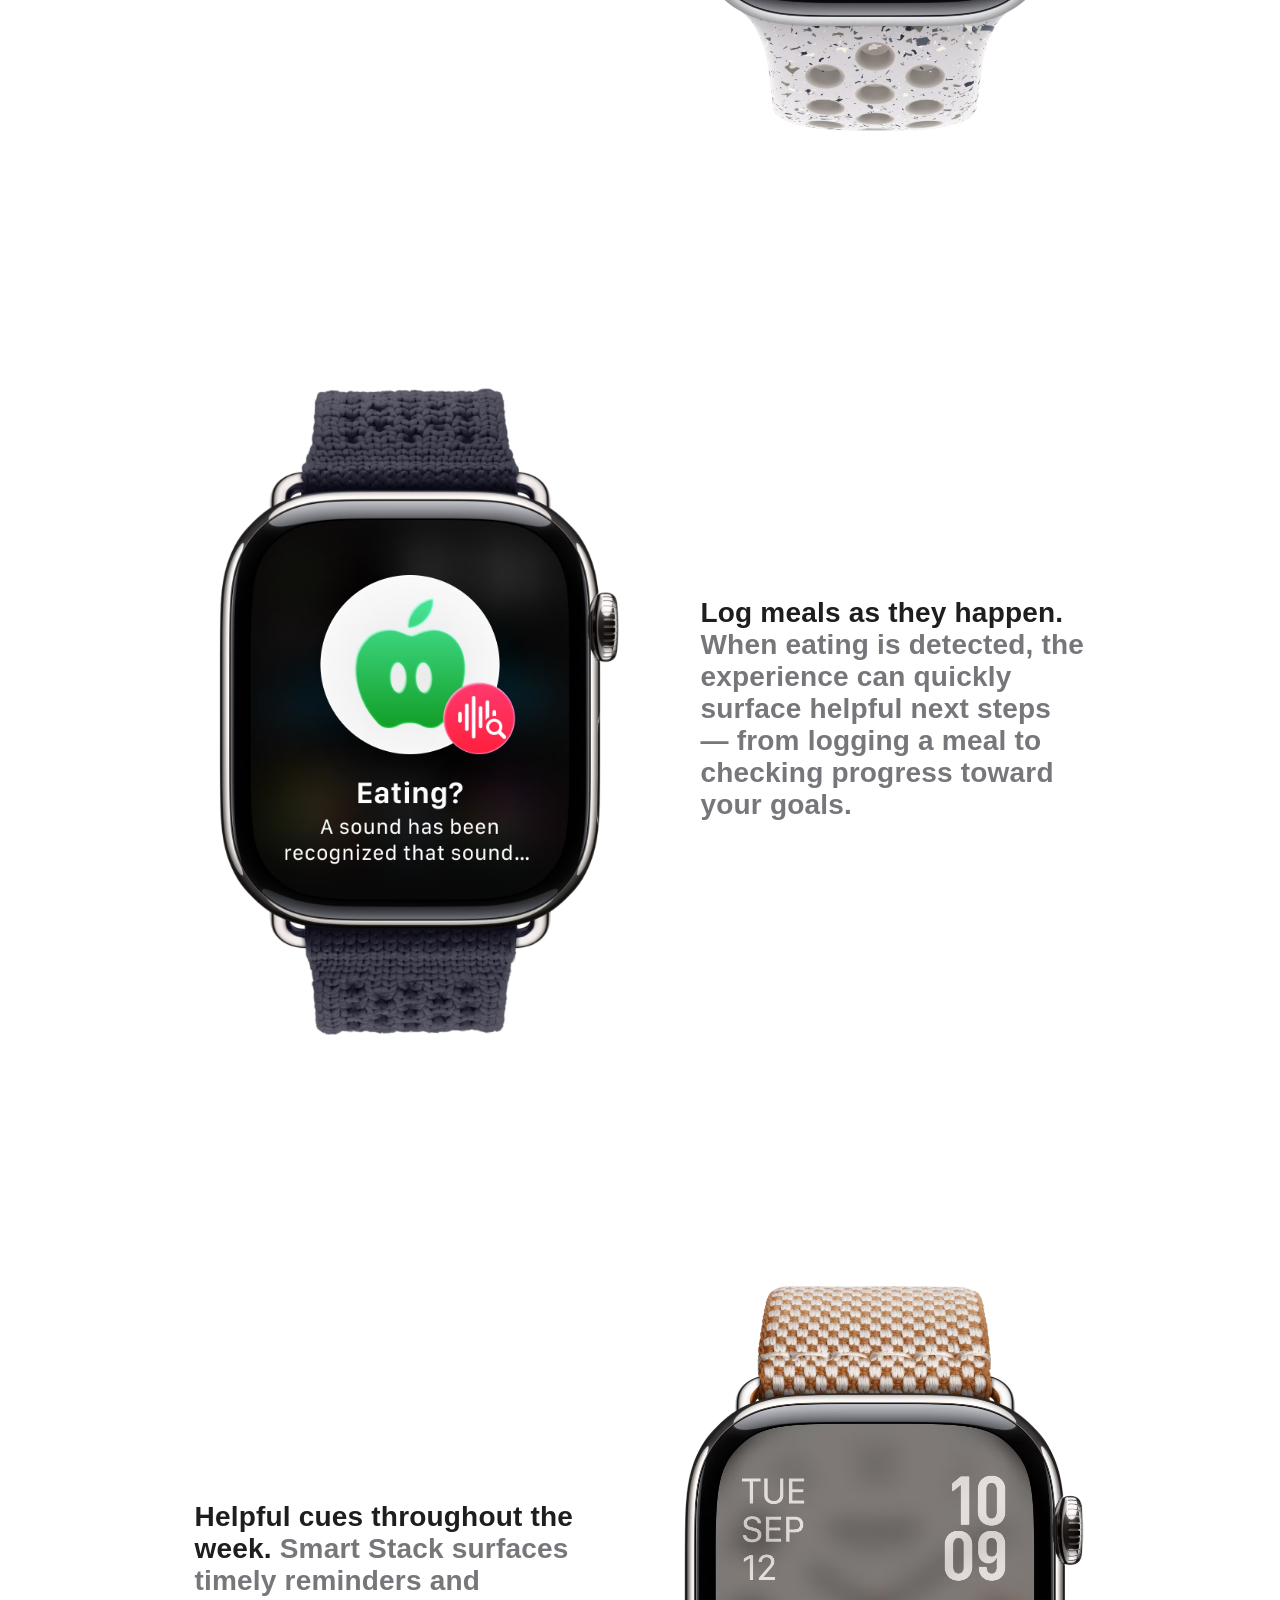
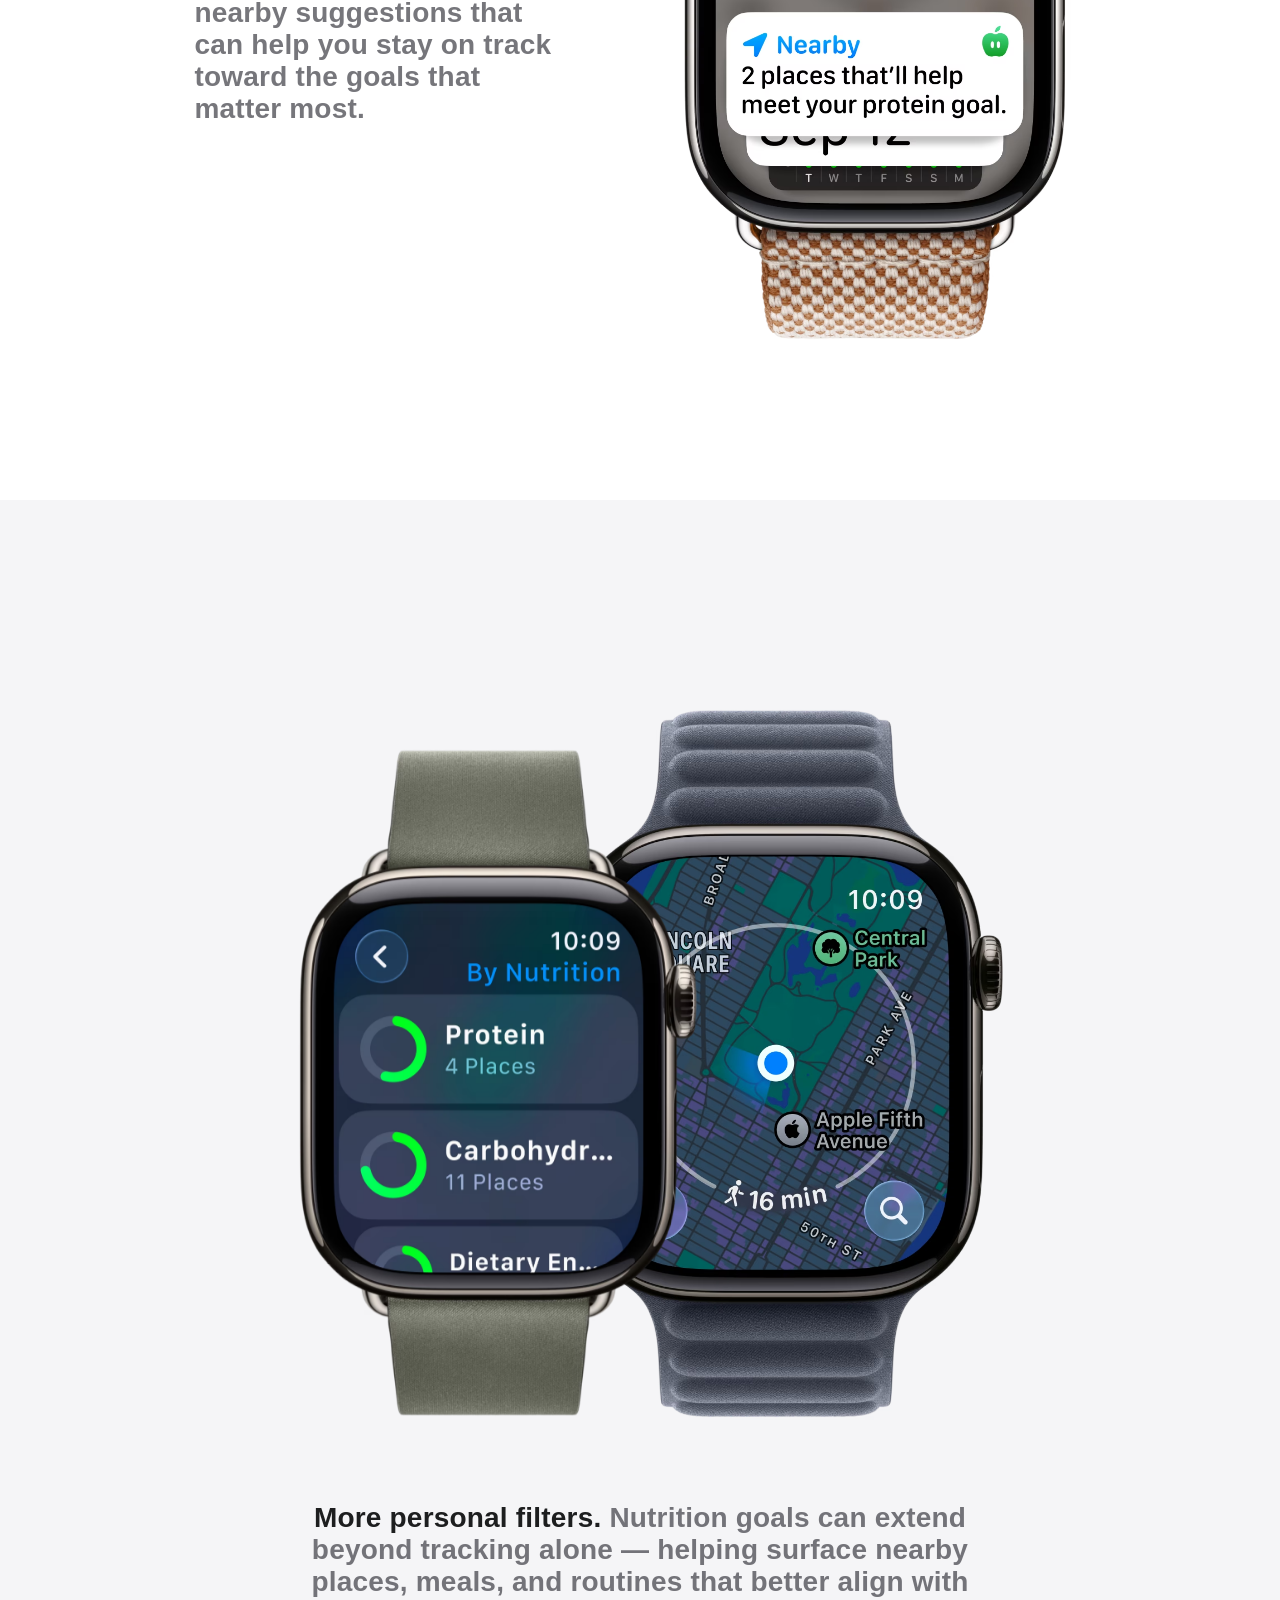
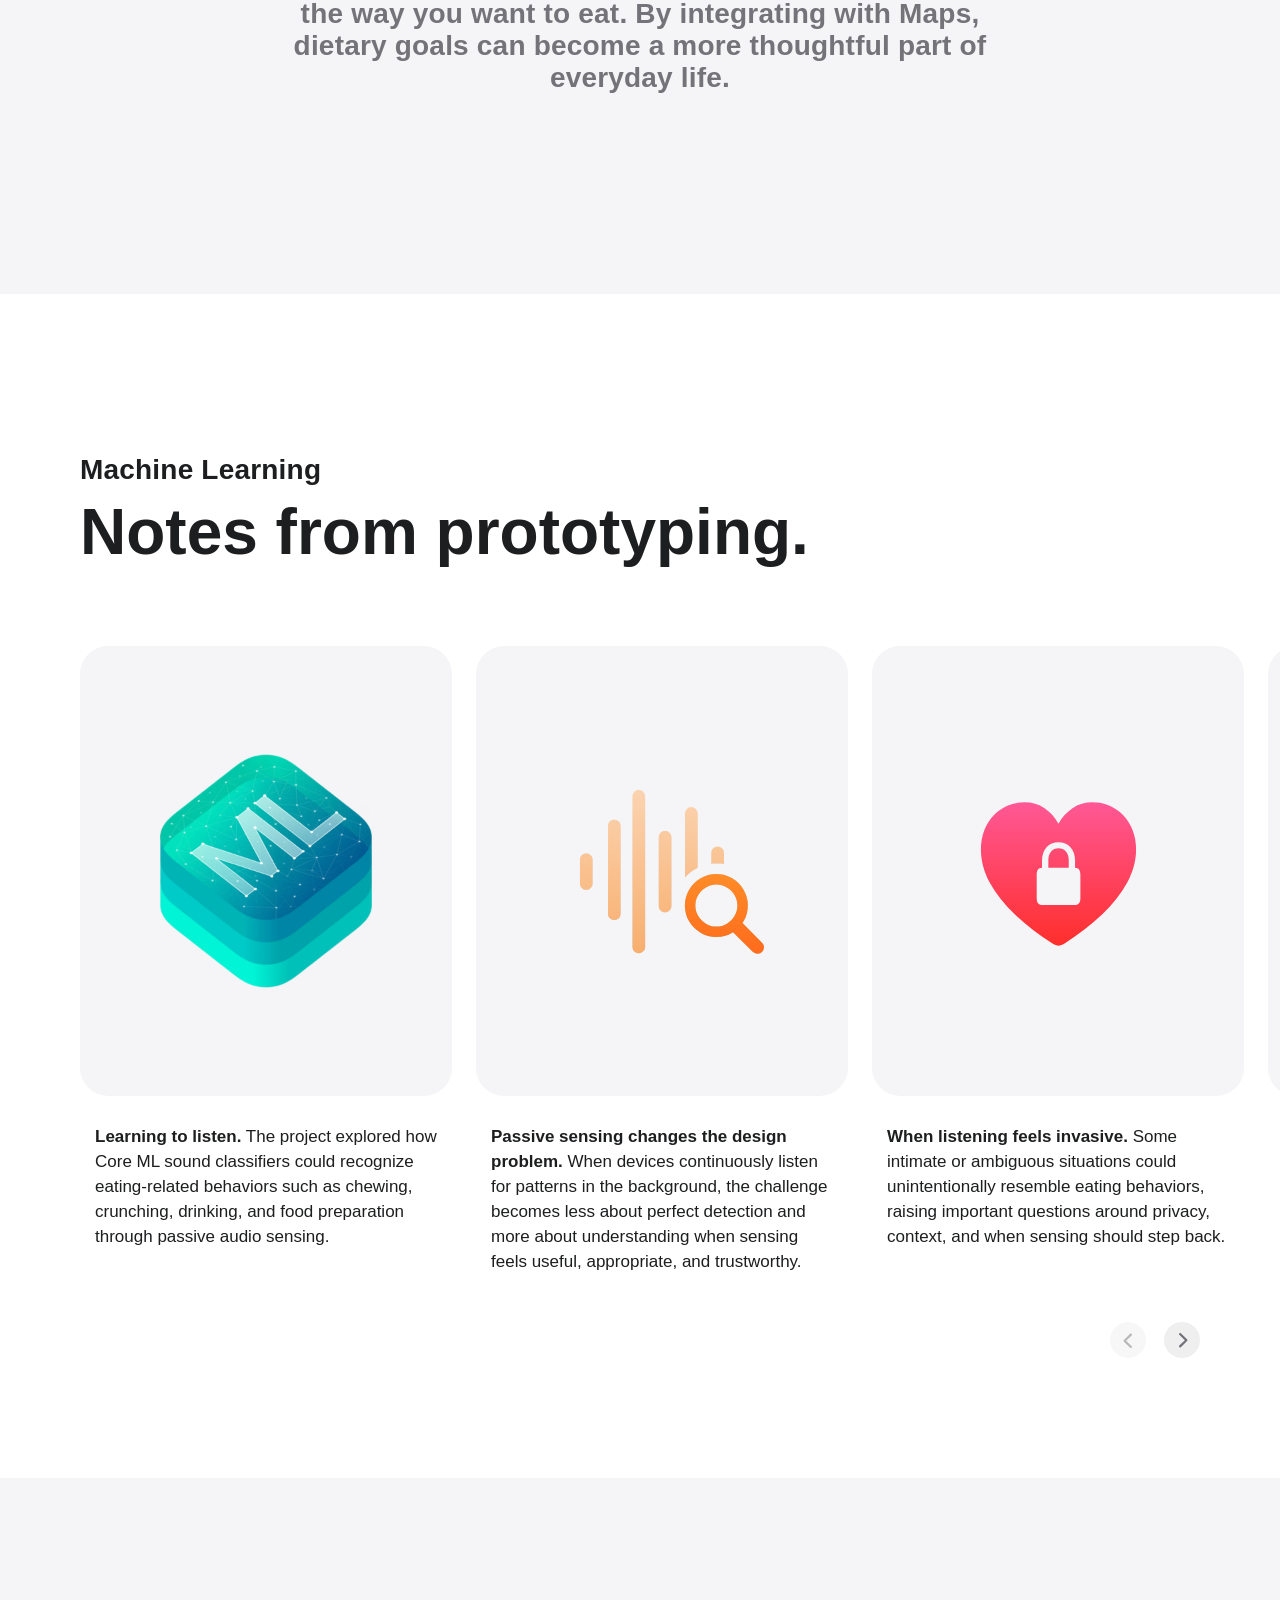
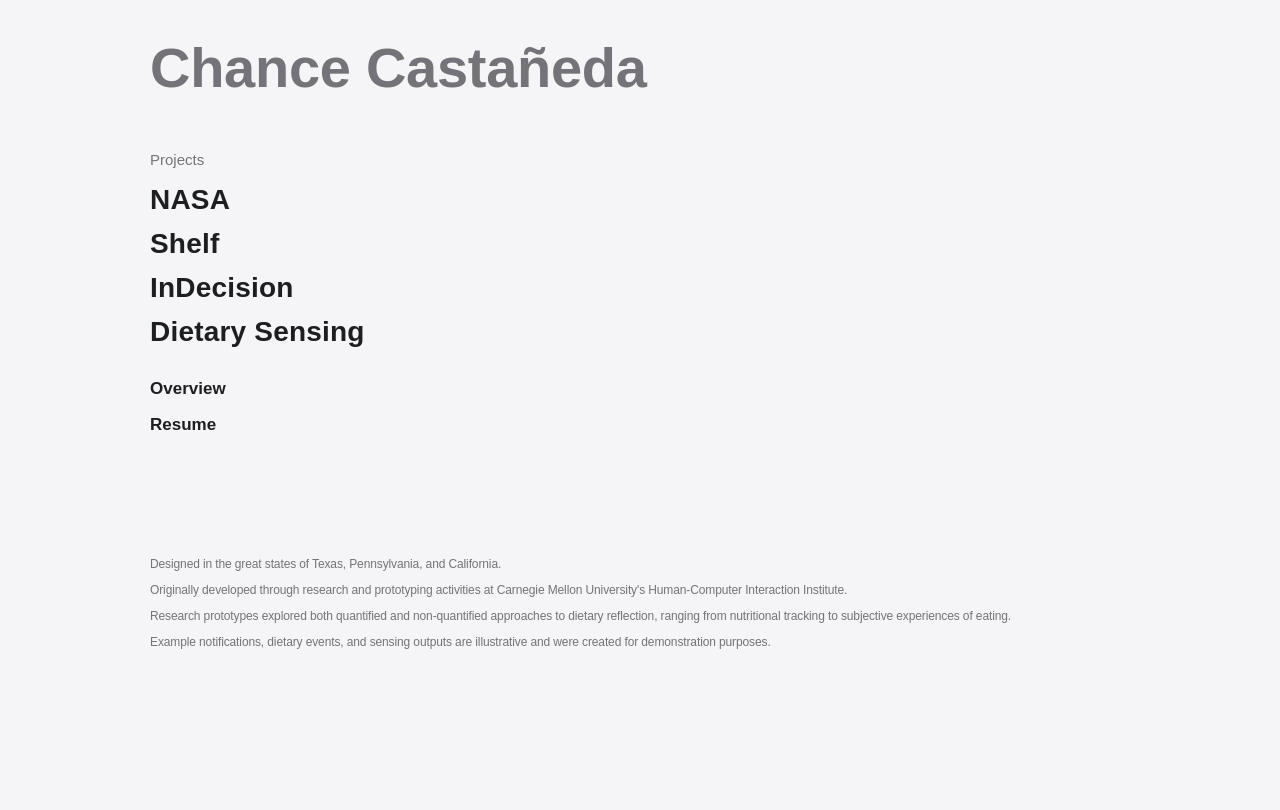
==== commit 7ca2af87: "deitary sensing mobile" ====
--- a/dietary-sensing.html
+++ b/dietary-sensing.html
@@ -16,13 +16,6 @@
   <link rel="preload" as="image" type="image/avif" href="assets/images/Dietary Sensing/sense-7.avif" fetchpriority="high">
 </head>
 <body class="theme-light">
-  <div class="mobile-pause">
-    <div class="mobile-pause-content">
-      <h1 class="headline">Be right back.</h1>
-      <p class="body-copy">I'm making updates to this portfolio. Open on a larger device, or check back soon.</p>
-      <a class="inline-link" href="resume.pdf" target="_blank" rel="noopener noreferrer">Resume <svg class="inline-icon" width="8" height="14" viewBox="0 0 8 14" fill="none" xmlns="http://www.w3.org/2000/svg" aria-hidden="true"><path d="M7.96143 6.70898C7.96143 6.88965 7.9248 7.05811 7.85156 7.21436C7.7832 7.36572 7.67334 7.51465 7.52197 7.66113L1.99219 13.0811C1.76758 13.3057 1.49414 13.418 1.17188 13.418C0.961914 13.418 0.766602 13.3643 0.585938 13.2568C0.405273 13.1543 0.26123 13.0151 0.153809 12.8394C0.0512695 12.6636 0 12.4683 0 12.2534C0 11.9312 0.124512 11.6431 0.373535 11.3892L5.2002 6.70166L0.373535 2.02148C0.124512 1.77734 0 1.4917 0 1.16455C0 0.949707 0.0512695 0.754395 0.153809 0.578613C0.26123 0.402832 0.405273 0.263272 0.585938 0.161133C0.766602 0.0537109 0.961914 0 1.17188 0C1.49414 0 1.76758 0.109863 1.99219 0.32959L7.52197 5.74951C7.67334 5.896 7.7832 6.04736 7.85156 6.20361C7.91992 6.35498 7.95654 6.52344 7.96143 6.70898Z" fill="#2997FF"/></svg></a>
-    </div>
-  </div>
   <main>
     <section class="section first-section dietary">
       <nav class="nav" aria-label="Primary">
@@ -137,7 +130,10 @@
             </li>
             <li class="gallery-item poster-item poster-item-medium" role="listitem">
               <div class="poster-card">
-                <img class="poster-card-img" src="assets/images/Dietary Sensing/ml-4.svg" width="576" height="166" alt="" aria-hidden="true">
+                <picture>
+                  <source media="(max-width: 734px)" srcset="assets/images/Dietary%20Sensing/ml-4-small.svg">
+                  <img class="poster-card-img" src="assets/images/Dietary Sensing/ml-4.svg" width="576" height="166" alt="" aria-hidden="true">
+                </picture>
               </div>
               <p class="poster-caption"><span>Every device changes the experience.</span> Different devices introduced different sensing opportunities and constraints — from motion on Apple Watch, to passive listening on iPhone, to situational audio capture through AirPods.</p>
             </li>
--- a/style.css
+++ b/style.css
@@ -720,7 +720,7 @@
   inset: 0;
   background-size: cover;
   background-position: top center;
-  transition: background-image 300ms cubic-bezier(0.4, 0, 0.2, 1);
+  transition: background-image 600ms cubic-bezier(0.4, 0, 0.2, 1);
 }
 
 /* Replay button */
@@ -3330,6 +3330,11 @@
     padding-right: var(--gallery-frame-gutter);
   }
 
+  .dietary.first-section .text-view {
+    align-items: center;
+    text-align: center;
+  }
+
   .headline {
     font-size: 40px;
     line-height: 44px;
@@ -3393,19 +3398,26 @@
     flex-direction: column;
     justify-content: flex-start;
     align-items: center;
+    gap: 40px;
   }
 
   .dietary-trio-copy {
     width: 100%;
     flex-shrink: 1;
     min-width: 0;
+    padding-inline: 8%;
   }
 
   .dietary-trio-frame {
     width: 100%;
     max-width: 426px;
-    height: 380px;
+    height: 480px;
     flex-shrink: 0;
+    order: -1;
+  }
+
+  .dietary-trio-img {
+    transform: translate(-50%, -50%) scale(0.7);
   }
 
   .gallery {
@@ -3463,6 +3475,56 @@
 
   .first-section {
     padding-top: 0;
+  }
+
+  .dietary.first-section {
+    padding-bottom: 96px;
+  }
+
+  .dietary-hero-image + .dietary-hero-image {
+    margin-left: -250px;
+  }
+
+  .dietary-design-section {
+    padding-bottom: 0;
+  }
+
+  .dietary-trio-section {
+    gap: 120px;
+  }
+
+  .poster-card picture {
+    display: contents;
+  }
+
+  .dietary-hero-stack {
+    height: min(410px, calc(100vh - 48px));
+  }
+
+  .dietary-design-img {
+    left: -188px;
+  }
+
+  .dietary-design-frame {
+    transform: scale(calc(var(--gallery-frame-width) / 840px));
+    margin-inline: calc((var(--gallery-frame-width) - 840px) / 2);
+    margin-bottom: calc(834px * (var(--gallery-frame-width) / 840px) - 834px);
+  }
+
+  .dietary-duo-frame {
+    transform: scale(calc(var(--gallery-frame-width) / 724px));
+    transform-origin: top center;
+    margin-inline: calc((var(--gallery-frame-width) - 724px) / 2);
+    margin-bottom: calc(712px * (var(--gallery-frame-width) / 724px) - 712px);
+  }
+
+  @supports (animation-timeline: view()) {
+    [data-duo-anim="1"] .dietary-duo-img-front {
+      animation-range: entry 0% cover 28%;
+    }
+    [data-duo-anim="1"] .dietary-duo-img-back {
+      animation-range: entry 10% cover 38%;
+    }
   }
 
   .footer-section {
